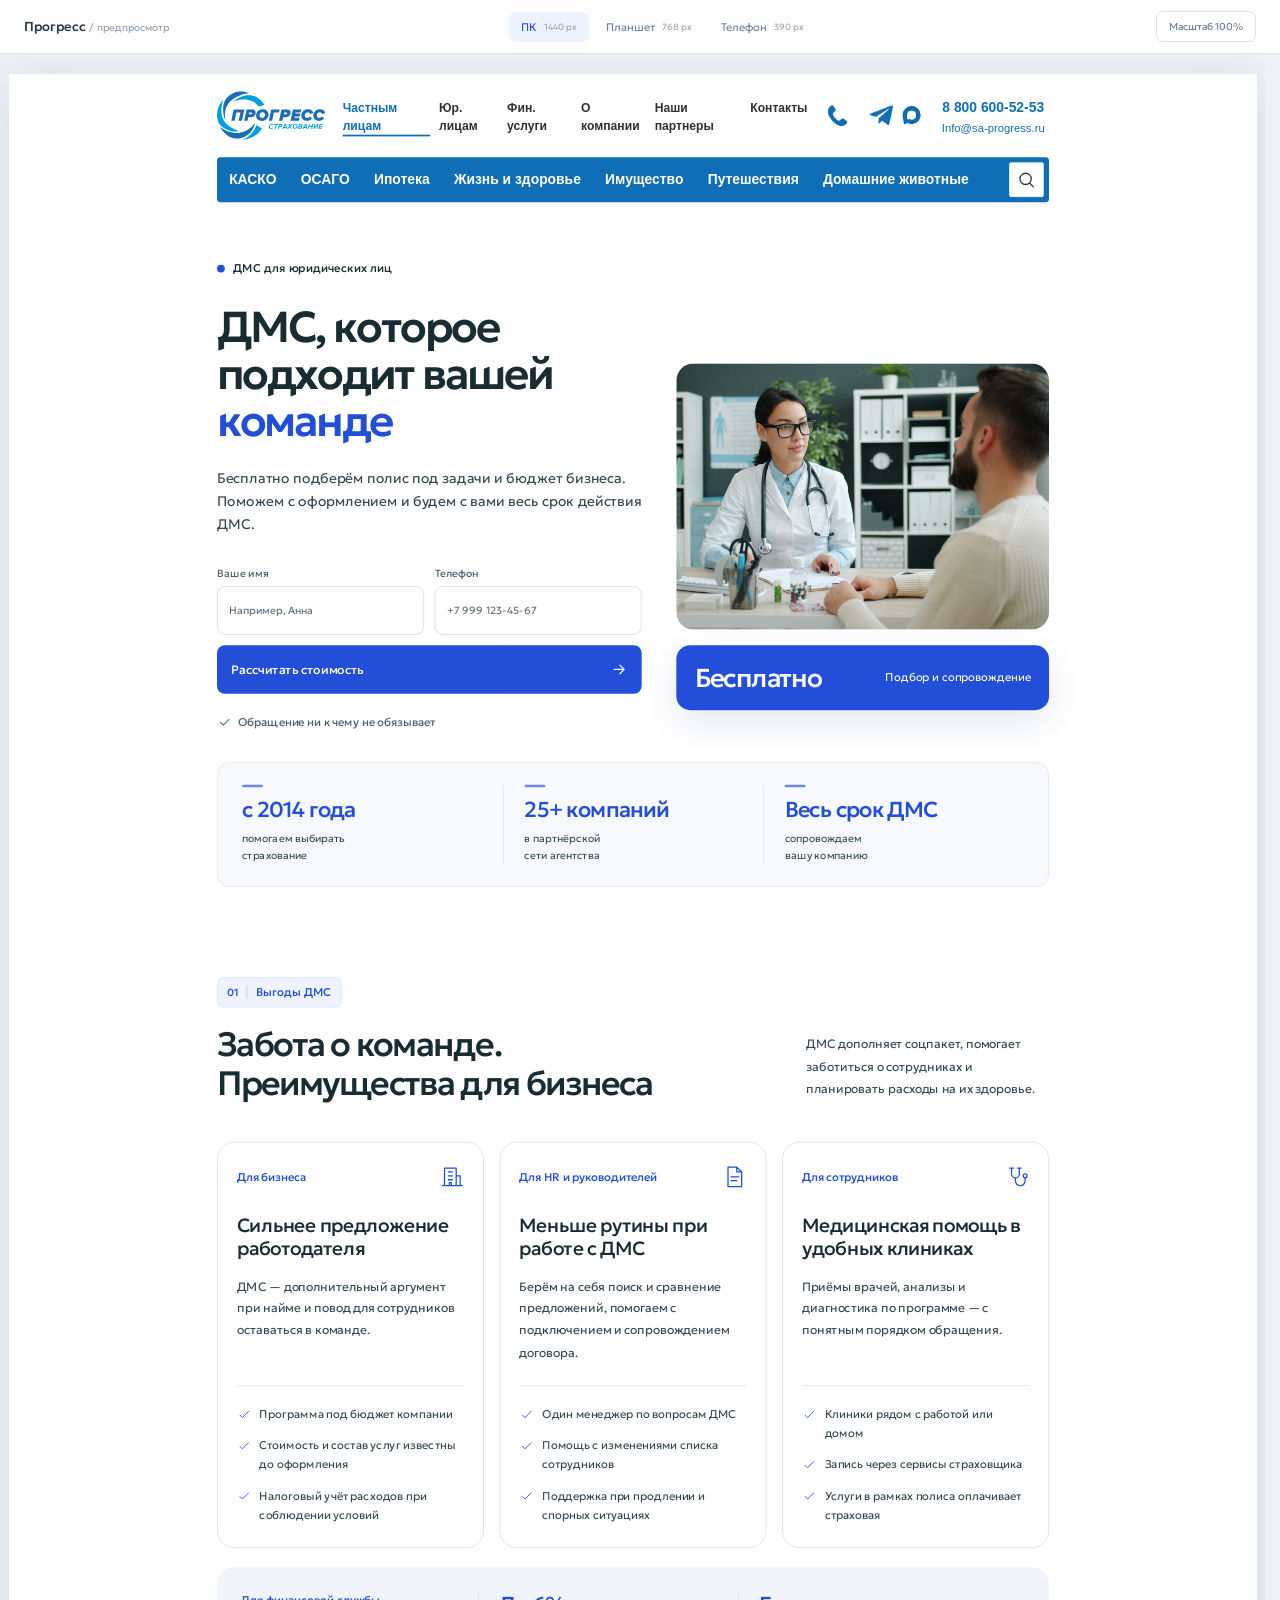
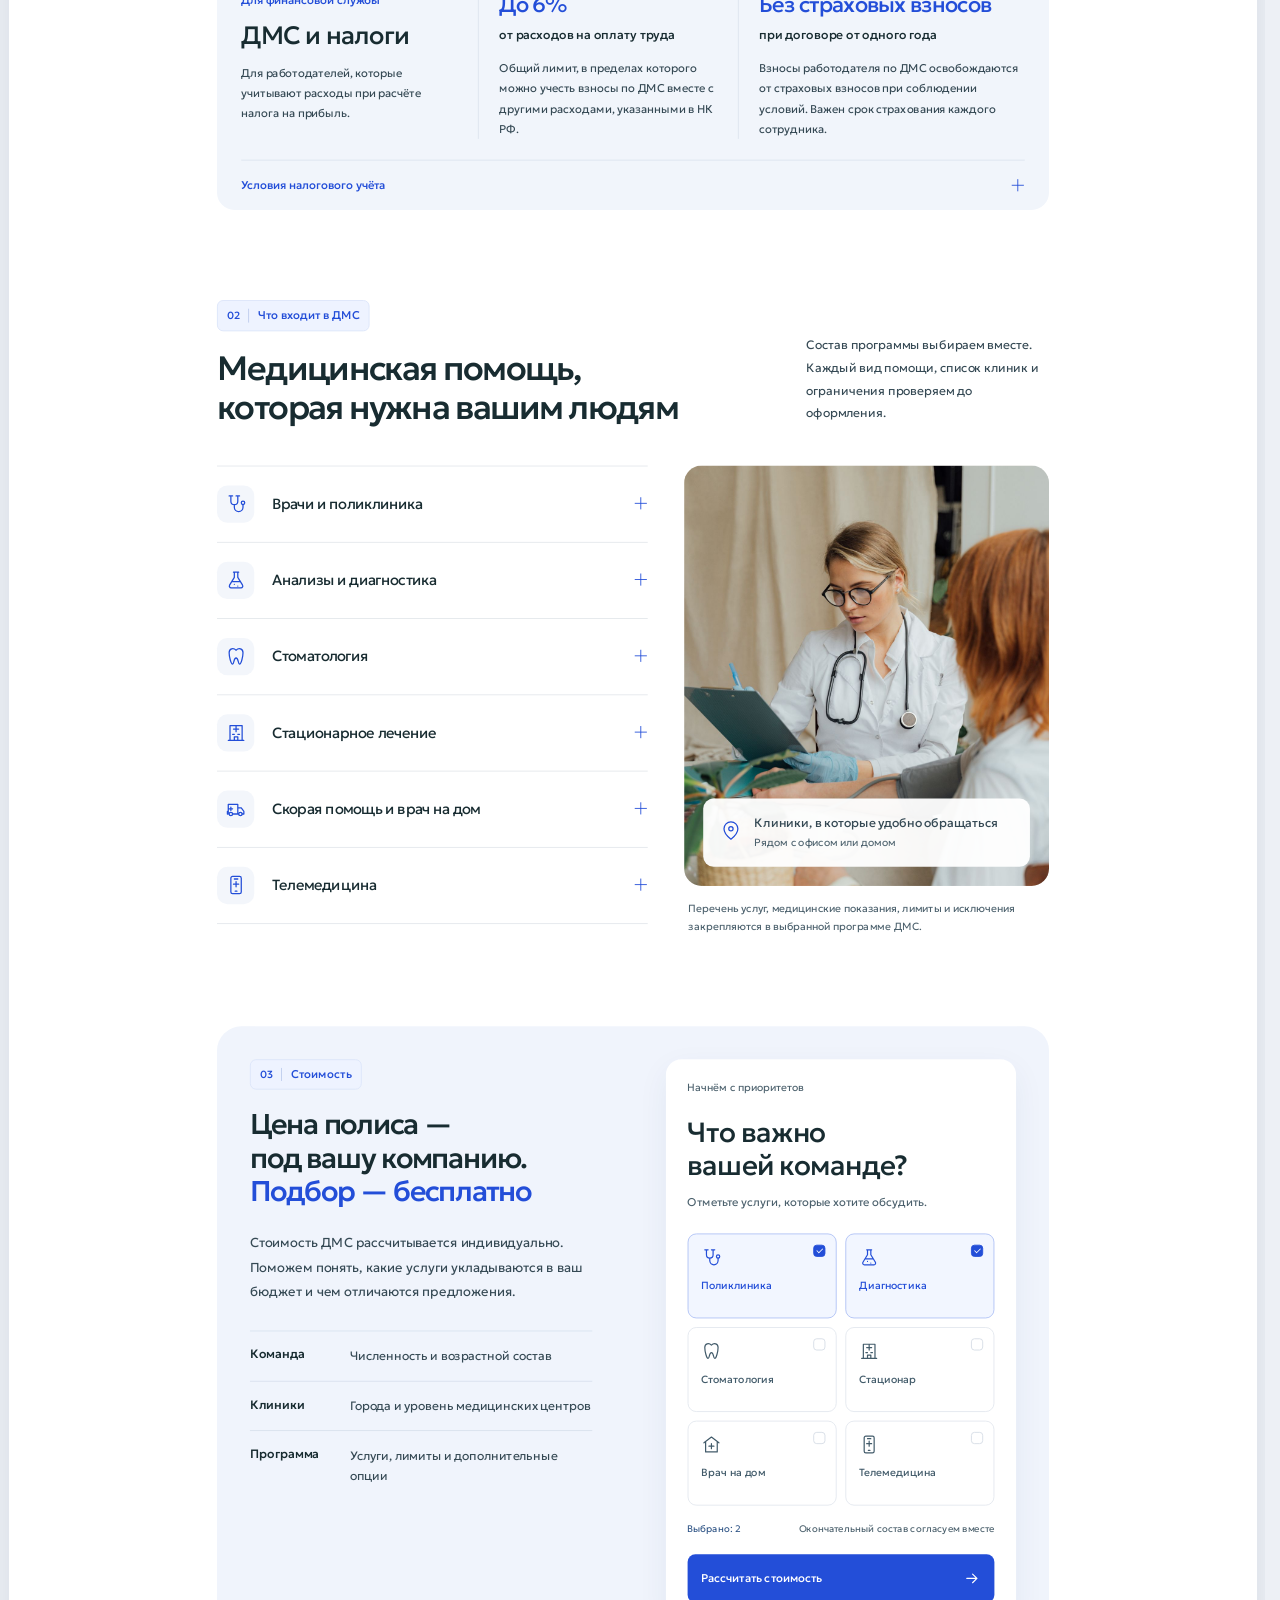
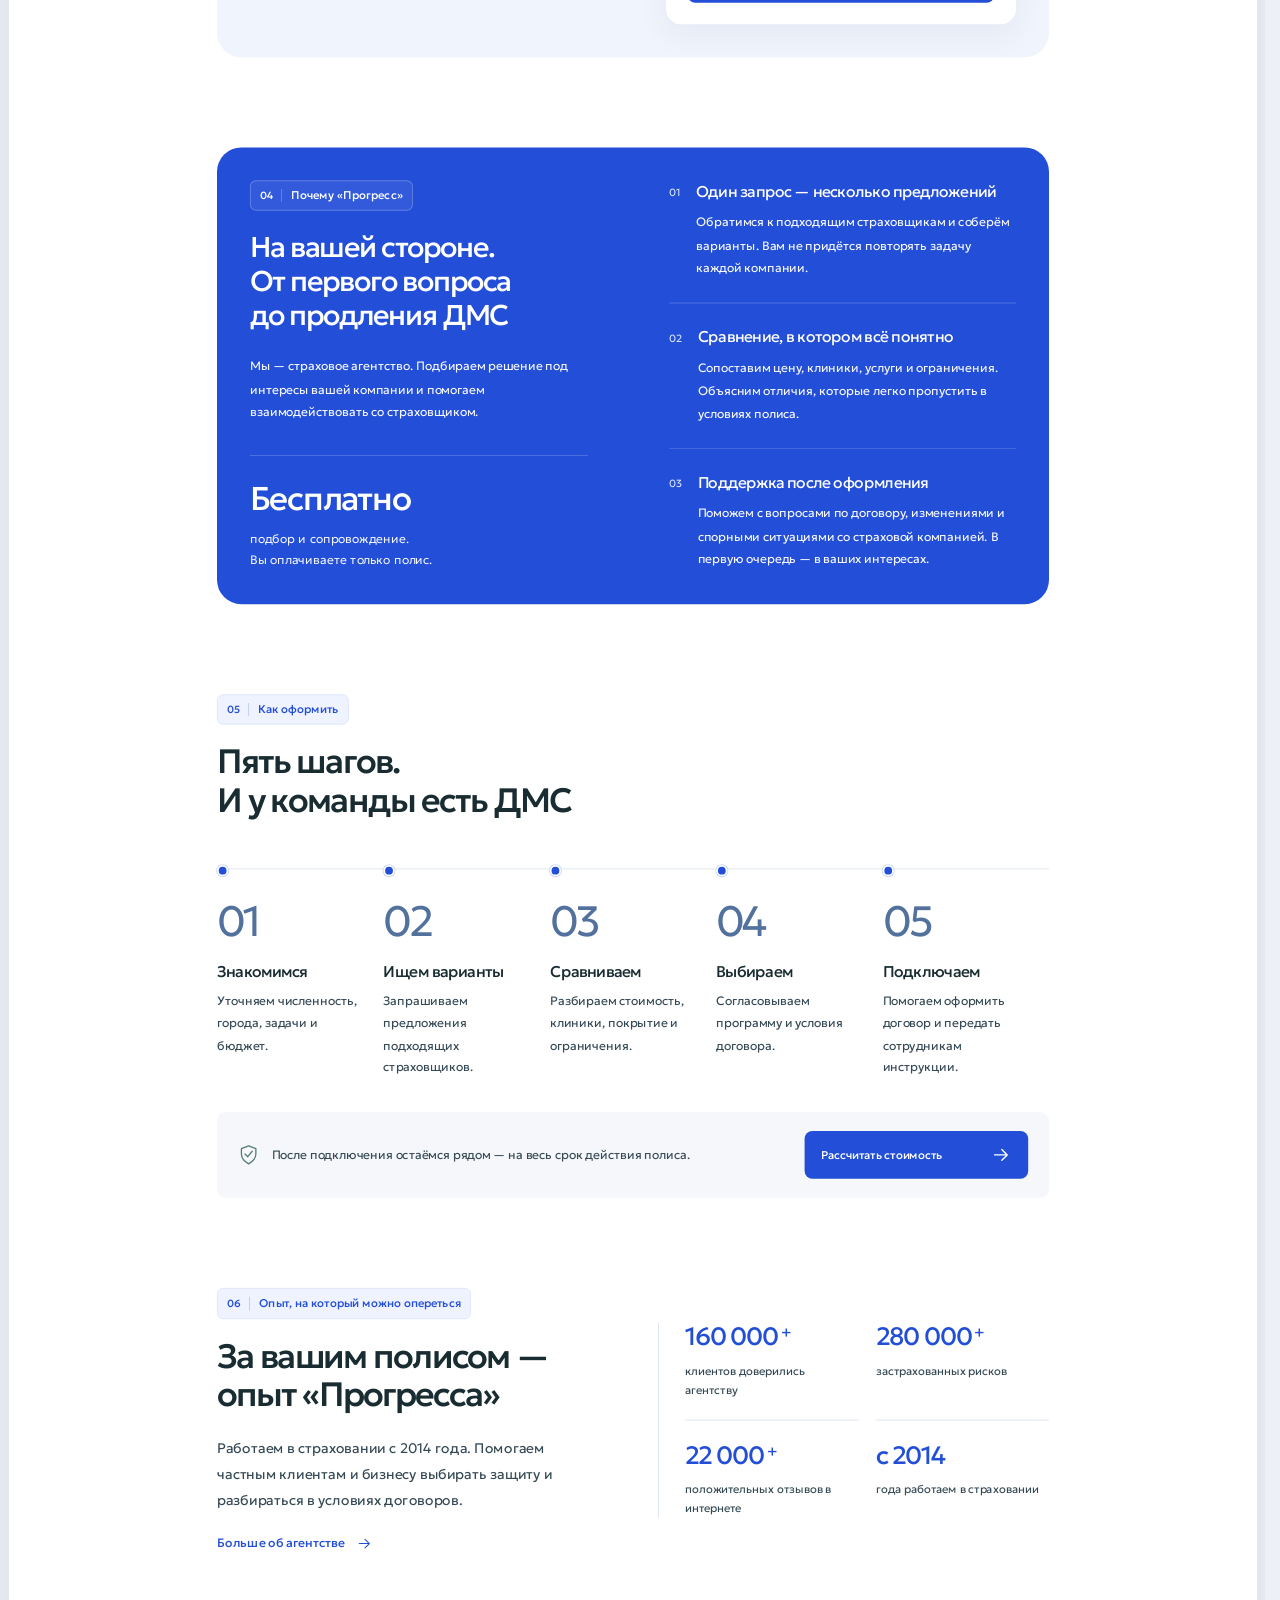
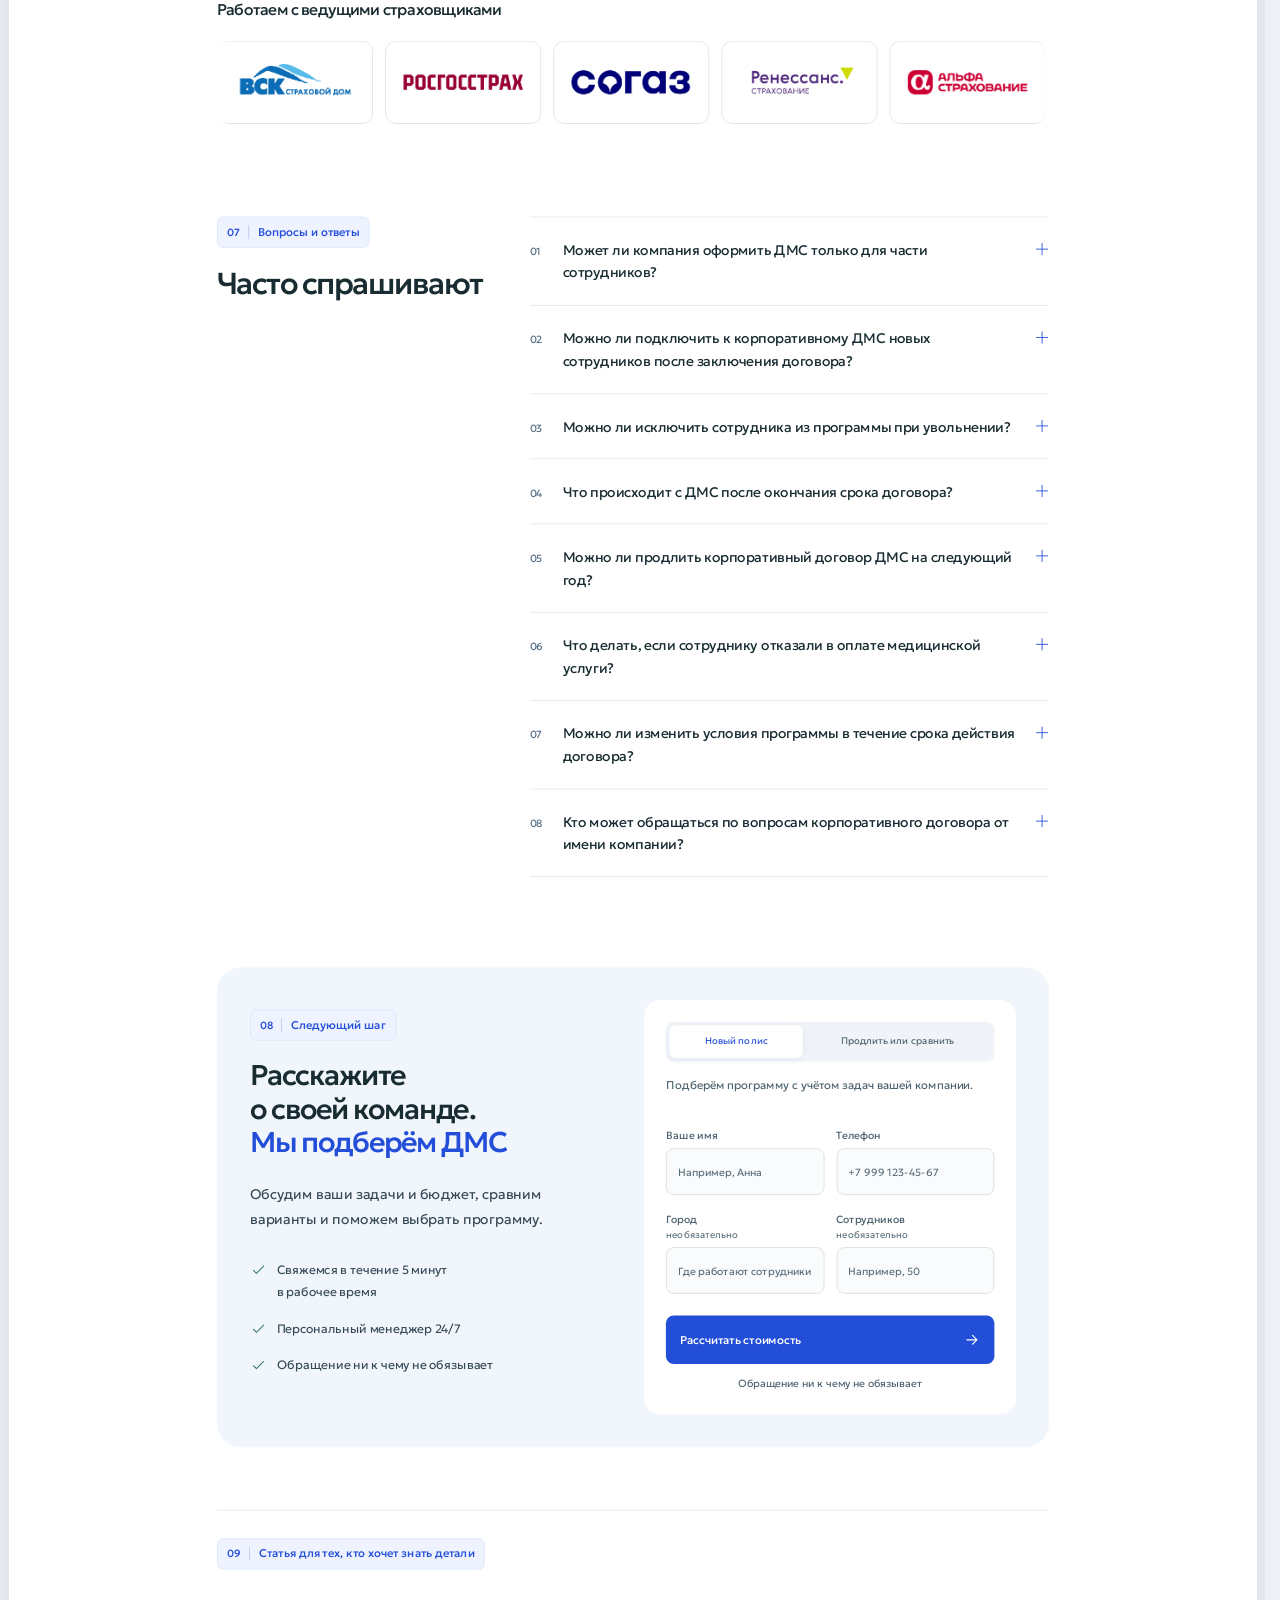
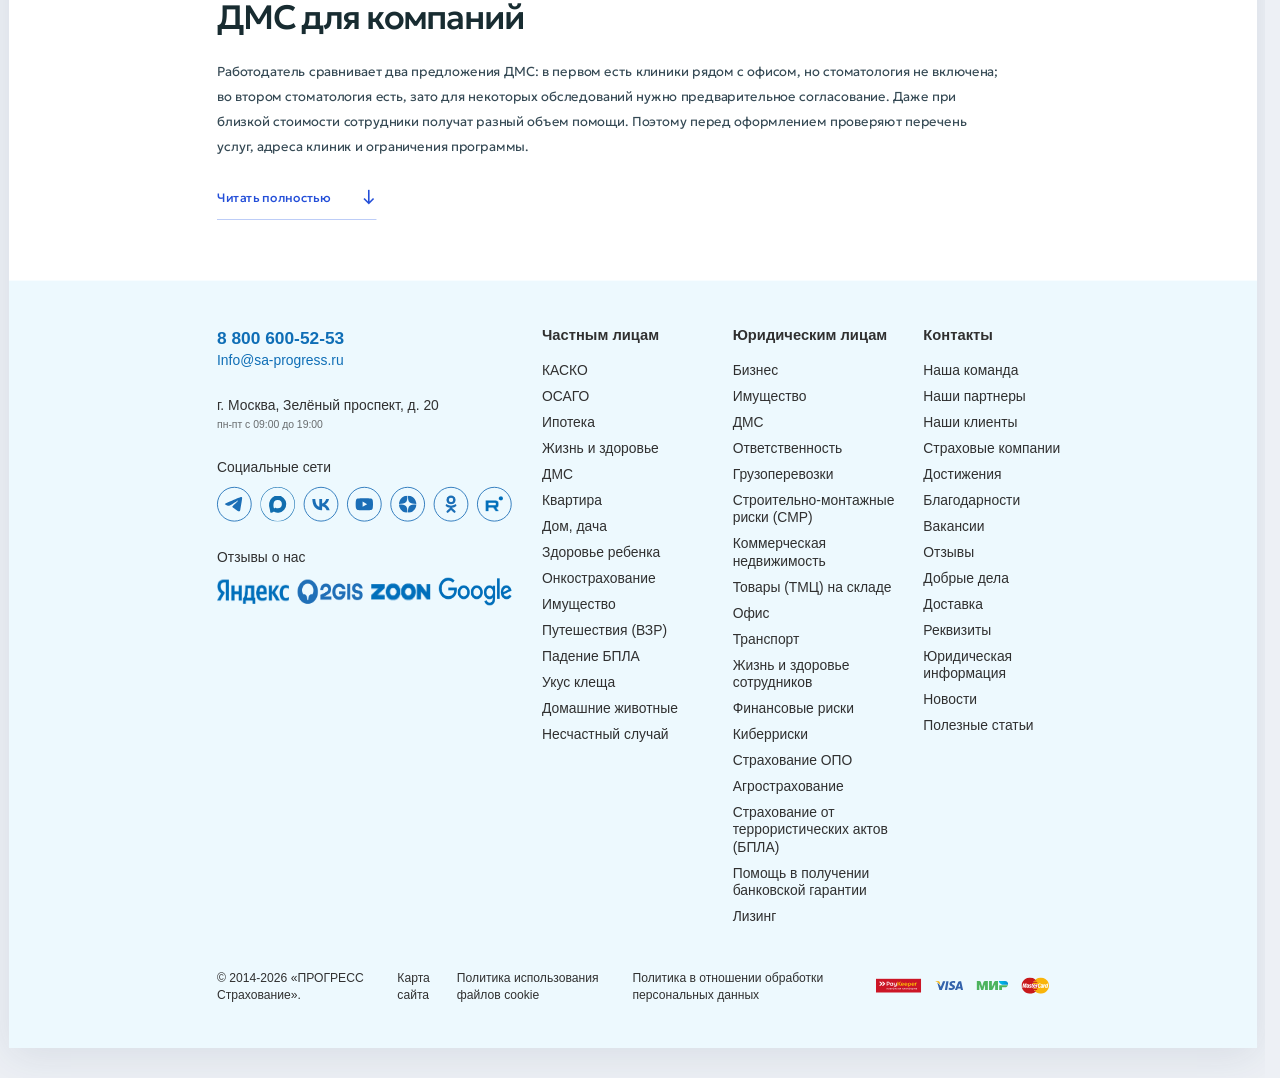
==== desktop.html @ e62f15ab "Publish DMS landing page in the original blue palette" ====
<!doctype html>
<html lang="ru" data-review="desktop" data-width="1440">
<head>
  <meta charset="utf-8">
  <meta name="viewport" content="width=device-width,initial-scale=1">
  <meta name="robots" content="noindex,nofollow">
  <meta name="theme-color" content="#ffffff">
  <meta name="description" content="Бесплатный подбор ДМС для сотрудников под задачи и бюджет вашей компании. Прогресс Страхование — на вашей стороне весь срок полиса.">
  <title>ПК 1440 — ДМС Прогресс</title>
  <link rel="icon" href="./assets/favicon.svg" type="image/svg+xml">
  <link rel="preload" href="./assets/fonts/Geologica-Variable.ttf" as="font" type="font/ttf" crossorigin>
  <link rel="stylesheet" href="./previews/desktop.css?v=02de1650d023">
  <link rel="stylesheet" href="./assets/vendor/lenis/lenis.css?v=02de1650d023">
  <script src="./assets/vendor/lenis/lenis.min.js?v=02de1650d023" defer></script>
  <script src="./scroll.js?v=02de1650d023" defer></script>
  <script src="./app.js?v=02de1650d023" defer></script>
  <script src="./assets/vendor/hystmodal/hystmodal.js?v=02de1650d023" defer></script>
  <script src="./site-chrome.js?v=02de1650d023" defer></script>
<link rel="stylesheet" href="./review.css?v=02de1650d023"><script src="./review.js?v=02de1650d023" defer></script></head>
<body><div class="review-toolbar"><a class="review-brand" href="./index.html" title="Открыть обычную адаптивную страницу">Прогресс <span>/ предпросмотр</span></a><nav aria-label="Формат предпросмотра"><a href="./desktop.html" aria-current="page">ПК<span>1440 px</span></a><a href="./tablet.html">Планшет<span>768 px</span></a><a href="./mobile.html">Телефон<span>390 px</span></a></nav><button id="review-scale" type="button" aria-pressed="false">Масштаб 100%</button></div><div class="review-stage"><div class="review-canvas">
  <div class="source-chrome source-chrome-header"><header class="header">
    <div class="content-wrapper">
        <div class="header__wrapper">
        <a class="header__logo" href="https://sa-progress.ru/">
            <img class="logo-img" src="./assets/original-site/img/logo.svg" alt="Прогресс стархование логотип">
        </a>
        <nav class="menu-top">
            <ul class="menu-top__list">
    <li class="menu-top__item js-menu-top-item first" data-is-active="yes">
        <a href="https://sa-progress.ru/chastnyim-liczam/" class="js-top-menu-section-item" data-type="private">Частным лицам</a>
            </li>

    <li class="menu-top__item js-menu-top-item" data-is-active="no">
        <a href="https://sa-progress.ru/yuridicheskim-liczam/" class="js-top-menu-section-item" data-type="corporate">Юр. лицам</a>
            </li>

    <li class="menu-top__item js-menu-top-item">
        <a href="https://sa-progress.ru/finansovyie-uslugi/">Фин. услуги</a>
            </li>

    <li class="menu-top__item js-menu-top-item">
        <a href="https://sa-progress.ru/o-kompanii/">О компании</a>
            </li>

    <li class="menu-top__item js-menu-top-item">
        <a href="https://sa-progress.ru/partnery">Наши партнеры</a>
            </li>

    <li class="menu-top__item js-menu-top-item last">
        <a href="https://sa-progress.ru/kontaktyi">Контакты</a>
            </li>
</ul>        </nav>
        <div class="callback-btn__wrapper">
            <button class="callback-btn-desktop" data-hystmodal="#feedback-form-short">Заказать звонок</button>
            <a class="callback-btn-mobile" href="tel:88006005253">
                <img class="callback-btn-mobile__img" src="./assets/original-site/img/icons/callback.png" alt="callback">
            </a>
        </div>
        <div class="header__social">
            <a href="https://t.me/Progress_strahovanie" class="header__social-item" target="_blank" rel="nofollow noopener noreferrer">
                <img src="./assets/original-site/img/icons/telegram.png">
            </a>
            <a href="https://max.ru/u/f9LHodD0cOL1nK710Nd3do71_UiDQPEofr9h8V5QH5dgAX2QZrWWFHqI5sg" class="header__social-item" target="_blank" rel="nofollow noopener noreferrer">
                <img src="./assets/original-site/img/icons/max-simple.svg">
            </a>
        </div>
        <div class="header__contacts">
            <a class="header-phone" href="tel:88006005253">8 800 600-52-53</a>
            <a class="header-mail" href="mailto:info@sa-progress.ru">Info@sa-progress.ru</a>
        </div>
        <div class="mobile-search" data-hystmodal="#mobile-search">
            <div class="mobile-search__icon">
                <svg><use xlink:href="./assets/original-site/sprite.svg#icon-search"></use></svg>
            </div>
        </div>
        <div class="mobile-menu__btn js-open-mobile-menu">
            <span></span>
            <span></span>
            <span></span>
         </div>
        
        <div class="desktop-menu">
            <div class="desktop-menu-wrapper">
                <a href="https://sa-progress.ru/" class="desktop-menu__logo">
                    <img src="./assets/original-site/img/logo-mini.svg" alt="logo">
                </a>
                <nav class="nav-desktop">
                    

<ul class="nav-desktop__list main-menu">
        
<li class="nav-desktop__item main-menu__item first level1">
    <a href="https://sa-progress.ru/chastnyim-liczam/kasko/">КАСКО</a>
        <ul class="main-submenu">
    <div class="main-submenu__wrapper">
        <li class="main-submenu__item first level1">
    <a class="main-submenu__link" href="https://sa-progress.ru/chastnyim-liczam/kasko/mini-kasko">Мини-КАСКО</a>
    </li>


<li class="main-submenu__item level1">
    <a class="main-submenu__link" href="https://sa-progress.ru/chastnyim-liczam/kasko/strahovka-kasko-s-franshizoy">КАСКО с франшизой</a>
    </li>


<li class="main-submenu__item last level1">
    <a class="main-submenu__link" href="https://sa-progress.ru/chastnyim-liczam/kasko/kasko-ot-ugona-i-polnoj-gibeli">КАСКО от угона и полной гибели</a>
    </li>


    </div>
</ul></li>    
<li class="nav-desktop__item main-menu__item level1">
    <a href="https://sa-progress.ru/chastnyim-liczam/osago/">ОСАГО</a>
        <ul class="main-submenu">
    <div class="main-submenu__wrapper">
        <li class="main-submenu__item first level1">
    <a class="main-submenu__link" href="https://sa-progress.ru/chastnyim-liczam/osago/sinyaya-karta">Синяя карта</a>
    </li>


<li class="main-submenu__item level1">
    <a class="main-submenu__link" href="https://sa-progress.ru/chastnyim-liczam/osago/otkryitaya-straxovka-na-mashinu">ОСАГО без ограничений</a>
    </li>


<li class="main-submenu__item last level1">
    <a class="main-submenu__link" href="https://sa-progress.ru/chastnyim-liczam/osago/dsago">ДСАГО (ДГО)</a>
    </li>


    </div>
</ul></li>    
<li class="nav-desktop__item main-menu__item level1">
    <a href="https://sa-progress.ru/chastnyim-liczam/ipoteka/">Ипотека</a>
        <ul class="main-submenu">
    <div class="main-submenu__wrapper">
        <li class="main-submenu__item first level1">
    <a class="main-submenu__link" href="https://sa-progress.ru/chastnyim-liczam/ipoteka/kompleksnoe-ipotechnoe-straxovanie-v-moskve-czena-kalkulyator-oformlen">Комплексное ипотечное страхование</a>
    </li>


<li class="main-submenu__item level1">
    <a class="main-submenu__link" href="https://sa-progress.ru/chastnyim-liczam/ipoteka/straxovanie-zhizni-dlya-ipoteki">Страхование жизни для ипотеки</a>
    </li>


<li class="main-submenu__item last level1">
    <a class="main-submenu__link" href="https://sa-progress.ru/chastnyim-liczam/ipoteka/titulnoe-straxovanie">Титульное страхование</a>
    </li>


    </div>
</ul></li>    
<li class="nav-desktop__item main-menu__item level1">
    <a href="https://sa-progress.ru/chastnyim-liczam/zhizn-i-zdorove/">Жизнь и здоровье</a>
        <ul class="main-submenu">
    <div class="main-submenu__wrapper">
        <li class="main-submenu__item first level1">
    <a class="main-submenu__link" href="https://sa-progress.ru/chastnyim-liczam/zhizn-i-zdorove/dms">Полис ДМС для физических лиц</a>
    </li>


<li class="main-submenu__item level1">
    <a class="main-submenu__link" href="https://sa-progress.ru/chastnyim-liczam/zhizn-i-zdorove/ns-neschastnyij-sluchaj">Страхование от несчастных случаев и болезней</a>
    </li>


<li class="main-submenu__item level1">
    <a class="main-submenu__link" href="https://sa-progress.ru/chastnyim-liczam/zhizn-i-zdorove/sportivnaya-straxovka">Спортивная страховка</a>
    </li>


<li class="main-submenu__item level1">
    <a class="main-submenu__link" href="https://sa-progress.ru/chastnyim-liczam/zhizn-i-zdorove/onkologicheskie-zabolevaniya">Онкологические заболевания</a>
    </li>


<li class="main-submenu__item level1">
    <a class="main-submenu__link" href="https://sa-progress.ru/chastnyim-liczam/zhizn-i-zdorove/polis-dms-dlya-rebenka">Полис ДМС для ребенка</a>
    </li>


<li class="main-submenu__item level1">
    <a class="main-submenu__link" href="https://sa-progress.ru/chastnyim-liczam/zhizn-i-zdorove/dms-so-stomatologiey-dlya-fizicheskih-lic">ДМС со стоматологией для физических лиц</a>
    </li>


<li class="main-submenu__item level1">
    <a class="main-submenu__link" href="https://sa-progress.ru/chastnyim-liczam/zhizn-i-zdorove/straxovanie-detej">Страхование детей</a>
    </li>


<li class="main-submenu__item last level1">
    <a class="main-submenu__link" href="https://sa-progress.ru/chastnyim-liczam/zhizn-i-zdorove/ukus-kleshha">Страховка от укуса клеща «Антиклещ»</a>
    </li>


    </div>
</ul></li>    
<li class="nav-desktop__item main-menu__item level1">
    <a href="https://sa-progress.ru/chastnyim-liczam/imushhestvo/">Имущество</a>
        <ul class="main-submenu">
    <div class="main-submenu__wrapper">
        <li class="main-submenu__item first level1">
    <a class="main-submenu__link" href="https://sa-progress.ru/chastnyim-liczam/imushhestvo/kvartira-apartamentyi">Страхование квартиры</a>
    </li>


<li class="main-submenu__item level1">
    <a class="main-submenu__link" href="https://sa-progress.ru/chastnyim-liczam/imushhestvo/dom-dacha">Страхование дома и дачи</a>
    </li>


<li class="main-submenu__item level1">
    <a class="main-submenu__link" href="https://sa-progress.ru/chastnyim-liczam/imushhestvo/otvetstvennost-pered-sosedyami">Страхование ответственности перед соседями</a>
    </li>


<li class="main-submenu__item level1">
    <a class="main-submenu__link" href="https://sa-progress.ru/chastnyim-liczam/imushhestvo/straxovanie-ot-padeniya-bpla">Страхование от падения БПЛА</a>
    </li>


<li class="main-submenu__item last level1">
    <a class="main-submenu__link" href="https://sa-progress.ru/chastnyim-liczam/imushhestvo/straxovanie-bani">Страхование бани</a>
    </li>


    </div>
</ul></li>    
<li class="nav-desktop__item main-menu__item level1">
    <a href="https://sa-progress.ru/chastnyim-liczam/puteshestviya/">Путешествия</a>
        <ul class="main-submenu">
    <div class="main-submenu__wrapper">
        <li class="main-submenu__item first level1">
    <a class="main-submenu__link" href="https://sa-progress.ru/chastnyim-liczam/puteshestviya/straxovka-vzr-dlya-vizyi">Страховка выезжающих за рубеж (ВЗР)</a>
    </li>


<li class="main-submenu__item level1">
    <a class="main-submenu__link" href="https://sa-progress.ru/chastnyim-liczam/puteshestviya/straxovanie-puteshestvuyushhix-po-rossii">Страховка для путешествий по России</a>
    </li>


<li class="main-submenu__item level1">
    <a class="main-submenu__link" href="https://sa-progress.ru/chastnyim-liczam/puteshestviya/straxovanie-tura-ot-nevyileta">Страховка от невылета за границу</a>
    </li>


<li class="main-submenu__item level1">
    <a class="main-submenu__link" href="https://sa-progress.ru/chastnyim-liczam/puteshestviya/straxovanie-bagazha-ot-poteri-v-puteshestvii">Страхование багажа от потери в путешествии</a>
    </li>


<li class="main-submenu__item last level1">
    <a class="main-submenu__link" href="https://sa-progress.ru/chastnyim-liczam/puteshestviya/straxovanie-bagazha-pri-perelete">Страхование багажа при перелете</a>
    </li>


    </div>
</ul></li>    
<li class="nav-desktop__item main-menu__item last level1">
    <a href="https://sa-progress.ru/chastnyim-liczam/straxovanie-pitomczev">Домашние животные</a>
        </li>        </ul>                </nav>
                
                <div class="desktop-menu__contacts">
                    <a href="https://t.me/Progress_strahovanie" class="header-icon">
                        <img src="./assets/original-site/img/icons/telegram-white.svg" alt="">
                    </a>
                    <a href="https://max.ru/u/f9LHodD0cOL1nK710Nd3do71_UiDQPEofr9h8V5QH5dgAX2QZrWWFHqI5sg" class="header-icon">
                        <img src="./assets/original-site/img/icons/max-white-simple.svg" alt="">
                    </a>
                    <div class="contacts-wrapper">
                        <a href="tel:88006005253" class="phone">8 800 600-52-53</a>
                        <a href="mailto:info@sa-progress.ru" class="email">info@sa-progress.ru</a>
                    </div>
                </div>
                
                <div class="desktop-menu__search">
                    <div class="search-btn js-toggle-desktop-search-btn">
                        <svg>
                            <use xlink:href="./assets/original-site/sprite.svg#icon-search"></use>
                        </svg>
                    </div>
                    <form id="main-menu-search-form" class="desktop-search__form js-search-form js-hidden" action="https://sa-progress.ru/search" method="get">
    <input id="searchField" type="text" name="query" placeholder="Поиск...">
    <input type="hidden" name="id" value="search">
    
    <div class="desktop-search__btn-close js-toggle-desktop-search-btn js-clear-search-form">
        <svg>
            <use xlink:href="./assets/original-site/sprite.svg#mobile-close"></use>
        </svg>
    </div>
    <button type="submit" class="desktop-search__btn-search ">
        <svg>
            <use xlink:href="./assets/original-site/sprite.svg#icon-search"></use>
        </svg>
    </button>
    
</form>                </div>
            </div>
        </div>

    </div>
    </div>
    

<div class="c-mobile-menu js-mobile-menu js-hidden fixed">
    <div class="mobile-menu-wrapper">
        <div class="section-switch">
            <div class="section-name js-mobile-section-switch active" data-type="private">Частным лицам</div>
            <div class="section-name js-mobile-section-switch " data-type="corporate">Юр. лицам</div>
            <div class="section-name js-mobile-section-switch " data-type="finance">Фин. услуги</div>
        </div>
        <nav class="c-nav-mobile border js-mobile-section " data-type="private">
            <ul class="menu-top__list"><li class="menu-mobile__item first level1 js-mobile-menu-parent" data-link="https://sa-progress.ru/chastnyim-liczam/kasko/" data-title="КАСКО">
    <div>КАСКО</div>
    <div class="mobile-menu__nav-arrow">
        <svg><use xlink:href="./assets/original-site/sprite.svg#mobile-arrow"></use></svg>
    </div>
    <ul class="mobile-menu__inner js-mobile-menu-inner fixed">
    <div class="js-mobile-menu-close-subsection mobile-menu__close-subsection">
        <svg><use xlink:href="./assets/original-site/sprite.svg#mobile-arrow-prev"></use></svg>
        Назад
    </div>
    <a href="" class="mobule-menu__submenu-title js-mobile-menu-submenu-title"></a>
    <li class="menu-mobile__item first level2"><a href="https://sa-progress.ru/chastnyim-liczam/kasko/mini-kasko">Мини-КАСКО</a></li><li class="menu-mobile__item level2"><a href="https://sa-progress.ru/chastnyim-liczam/kasko/strahovka-kasko-s-franshizoy">КАСКО с франшизой</a></li><li class="menu-mobile__item last level2"><a href="https://sa-progress.ru/chastnyim-liczam/kasko/kasko-ot-ugona-i-polnoj-gibeli">КАСКО от угона и полной гибели</a></li></ul></li><li class="menu-mobile__item level1 js-mobile-menu-parent" data-link="https://sa-progress.ru/chastnyim-liczam/osago/" data-title="ОСАГО">
    <div>ОСАГО</div>
    <div class="mobile-menu__nav-arrow">
        <svg><use xlink:href="./assets/original-site/sprite.svg#mobile-arrow"></use></svg>
    </div>
    <ul class="mobile-menu__inner js-mobile-menu-inner fixed">
    <div class="js-mobile-menu-close-subsection mobile-menu__close-subsection">
        <svg><use xlink:href="./assets/original-site/sprite.svg#mobile-arrow-prev"></use></svg>
        Назад
    </div>
    <a href="" class="mobule-menu__submenu-title js-mobile-menu-submenu-title"></a>
    <li class="menu-mobile__item first level2"><a href="https://sa-progress.ru/chastnyim-liczam/osago/sinyaya-karta">Синяя карта</a></li><li class="menu-mobile__item level2"><a href="https://sa-progress.ru/chastnyim-liczam/osago/otkryitaya-straxovka-na-mashinu">ОСАГО без ограничений</a></li><li class="menu-mobile__item last level2"><a href="https://sa-progress.ru/chastnyim-liczam/osago/dsago">ДСАГО (ДГО)</a></li></ul></li><li class="menu-mobile__item level1 js-mobile-menu-parent" data-link="https://sa-progress.ru/chastnyim-liczam/ipoteka/" data-title="Ипотека">
    <div>Ипотека</div>
    <div class="mobile-menu__nav-arrow">
        <svg><use xlink:href="./assets/original-site/sprite.svg#mobile-arrow"></use></svg>
    </div>
    <ul class="mobile-menu__inner js-mobile-menu-inner fixed">
    <div class="js-mobile-menu-close-subsection mobile-menu__close-subsection">
        <svg><use xlink:href="./assets/original-site/sprite.svg#mobile-arrow-prev"></use></svg>
        Назад
    </div>
    <a href="" class="mobule-menu__submenu-title js-mobile-menu-submenu-title"></a>
    <li class="menu-mobile__item first level2"><a href="https://sa-progress.ru/chastnyim-liczam/ipoteka/kompleksnoe-ipotechnoe-straxovanie-v-moskve-czena-kalkulyator-oformlen">Комплексное ипотечное страхование</a></li><li class="menu-mobile__item level2"><a href="https://sa-progress.ru/chastnyim-liczam/ipoteka/straxovanie-zhizni-dlya-ipoteki">Страхование жизни для ипотеки</a></li><li class="menu-mobile__item last level2"><a href="https://sa-progress.ru/chastnyim-liczam/ipoteka/titulnoe-straxovanie">Титульное страхование</a></li></ul></li><li class="menu-mobile__item level1 js-mobile-menu-parent" data-link="https://sa-progress.ru/chastnyim-liczam/zhizn-i-zdorove/" data-title="Жизнь и здоровье">
    <div>Жизнь и здоровье</div>
    <div class="mobile-menu__nav-arrow">
        <svg><use xlink:href="./assets/original-site/sprite.svg#mobile-arrow"></use></svg>
    </div>
    <ul class="mobile-menu__inner js-mobile-menu-inner fixed">
    <div class="js-mobile-menu-close-subsection mobile-menu__close-subsection">
        <svg><use xlink:href="./assets/original-site/sprite.svg#mobile-arrow-prev"></use></svg>
        Назад
    </div>
    <a href="" class="mobule-menu__submenu-title js-mobile-menu-submenu-title"></a>
    <li class="menu-mobile__item first level2"><a href="https://sa-progress.ru/chastnyim-liczam/zhizn-i-zdorove/dms">Полис ДМС для физических лиц</a></li><li class="menu-mobile__item level2"><a href="https://sa-progress.ru/chastnyim-liczam/zhizn-i-zdorove/ns-neschastnyij-sluchaj">Страхование от несчастных случаев и болезней</a></li><li class="menu-mobile__item level2"><a href="https://sa-progress.ru/chastnyim-liczam/zhizn-i-zdorove/sportivnaya-straxovka">Спортивная страховка</a></li><li class="menu-mobile__item level2"><a href="https://sa-progress.ru/chastnyim-liczam/zhizn-i-zdorove/onkologicheskie-zabolevaniya">Онкологические заболевания</a></li><li class="menu-mobile__item level2"><a href="https://sa-progress.ru/chastnyim-liczam/zhizn-i-zdorove/polis-dms-dlya-rebenka">Полис ДМС для ребенка</a></li><li class="menu-mobile__item level2"><a href="https://sa-progress.ru/chastnyim-liczam/zhizn-i-zdorove/dms-so-stomatologiey-dlya-fizicheskih-lic">ДМС со стоматологией для физических лиц</a></li><li class="menu-mobile__item level2"><a href="https://sa-progress.ru/chastnyim-liczam/zhizn-i-zdorove/straxovanie-detej">Страхование детей</a></li><li class="menu-mobile__item last level2"><a href="https://sa-progress.ru/chastnyim-liczam/zhizn-i-zdorove/ukus-kleshha">Страховка от укуса клеща «Антиклещ»</a></li></ul></li><li class="menu-mobile__item level1 js-mobile-menu-parent" data-link="https://sa-progress.ru/chastnyim-liczam/imushhestvo/" data-title="Имущество">
    <div>Имущество</div>
    <div class="mobile-menu__nav-arrow">
        <svg><use xlink:href="./assets/original-site/sprite.svg#mobile-arrow"></use></svg>
    </div>
    <ul class="mobile-menu__inner js-mobile-menu-inner fixed">
    <div class="js-mobile-menu-close-subsection mobile-menu__close-subsection">
        <svg><use xlink:href="./assets/original-site/sprite.svg#mobile-arrow-prev"></use></svg>
        Назад
    </div>
    <a href="" class="mobule-menu__submenu-title js-mobile-menu-submenu-title"></a>
    <li class="menu-mobile__item first level2"><a href="https://sa-progress.ru/chastnyim-liczam/imushhestvo/kvartira-apartamentyi">Страхование квартиры</a></li><li class="menu-mobile__item level2"><a href="https://sa-progress.ru/chastnyim-liczam/imushhestvo/dom-dacha">Страхование дома и дачи</a></li><li class="menu-mobile__item level2"><a href="https://sa-progress.ru/chastnyim-liczam/imushhestvo/otvetstvennost-pered-sosedyami">Страхование ответственности перед соседями</a></li><li class="menu-mobile__item level2"><a href="https://sa-progress.ru/chastnyim-liczam/imushhestvo/straxovanie-ot-padeniya-bpla">Страхование от падения БПЛА</a></li><li class="menu-mobile__item last level2"><a href="https://sa-progress.ru/chastnyim-liczam/imushhestvo/straxovanie-bani">Страхование бани</a></li></ul></li><li class="menu-mobile__item level1 js-mobile-menu-parent" data-link="https://sa-progress.ru/chastnyim-liczam/puteshestviya/" data-title="Путешествия">
    <div>Путешествия</div>
    <div class="mobile-menu__nav-arrow">
        <svg><use xlink:href="./assets/original-site/sprite.svg#mobile-arrow"></use></svg>
    </div>
    <ul class="mobile-menu__inner js-mobile-menu-inner fixed">
    <div class="js-mobile-menu-close-subsection mobile-menu__close-subsection">
        <svg><use xlink:href="./assets/original-site/sprite.svg#mobile-arrow-prev"></use></svg>
        Назад
    </div>
    <a href="" class="mobule-menu__submenu-title js-mobile-menu-submenu-title"></a>
    <li class="menu-mobile__item first level2"><a href="https://sa-progress.ru/chastnyim-liczam/puteshestviya/straxovka-vzr-dlya-vizyi">Страховка выезжающих за рубеж (ВЗР)</a></li><li class="menu-mobile__item level2"><a href="https://sa-progress.ru/chastnyim-liczam/puteshestviya/straxovanie-puteshestvuyushhix-po-rossii">Страховка для путешествий по России</a></li><li class="menu-mobile__item level2"><a href="https://sa-progress.ru/chastnyim-liczam/puteshestviya/straxovanie-tura-ot-nevyileta">Страховка от невылета за границу</a></li><li class="menu-mobile__item level2"><a href="https://sa-progress.ru/chastnyim-liczam/puteshestviya/straxovanie-bagazha-ot-poteri-v-puteshestvii">Страхование багажа от потери в путешествии</a></li><li class="menu-mobile__item last level2"><a href="https://sa-progress.ru/chastnyim-liczam/puteshestviya/straxovanie-bagazha-pri-perelete">Страхование багажа при перелете</a></li></ul></li><li class="menu-mobile__item last level1"><a href="https://sa-progress.ru/chastnyim-liczam/straxovanie-pitomczev">Домашние животные</a></li></ul> 
        </nav>
        <nav class="c-nav-mobile border js-mobile-section js-hidden" data-type="corporate">
            <ul class="menu-top__list"><li class="menu-mobile__item first level1 js-mobile-menu-parent" data-link="https://sa-progress.ru/yuridicheskim-liczam/imushhestvo/" data-title="Имущество">
    <div>Имущество</div>
    <div class="mobile-menu__nav-arrow">
        <svg><use xlink:href="./assets/original-site/sprite.svg#mobile-arrow"></use></svg>
    </div>
    <ul class="mobile-menu__inner js-mobile-menu-inner fixed">
    <div class="js-mobile-menu-close-subsection mobile-menu__close-subsection">
        <svg><use xlink:href="./assets/original-site/sprite.svg#mobile-arrow-prev"></use></svg>
        Назад
    </div>
    <a href="" class="mobule-menu__submenu-title js-mobile-menu-submenu-title"></a>
    <li class="menu-mobile__item first level2">
    <a href="https://sa-progress.ru/yuridicheskim-liczam/imushhestvo/straxovanie-kommercheskoj-nedvizhimosti">Страхование коммерческой недвижимости</a>
    </li>

<li class="menu-mobile__item level2">
    <a href="https://sa-progress.ru/yuridicheskim-liczam/imushhestvo/straxovanie-tmcz-tovara-na-sklade">Страхование (ТМЦ) товара</a>
    </li>

<li class="menu-mobile__item level2">
    <a href="https://sa-progress.ru/yuridicheskim-liczam/imushhestvo/straxovanie-skladov">Страхование складов</a>
    </li>

<li class="menu-mobile__item level2">
    <a href="https://sa-progress.ru/yuridicheskim-liczam/imushhestvo/straxovanie-oborudovaniya-i-inventarya">Страхование оборудования и инвентаря</a>
    </li>

<li class="menu-mobile__item level2">
    <a href="https://sa-progress.ru/yuridicheskim-liczam/imushhestvo/straxovanie-tcz">Страхование ТЦ</a>
    </li>

<li class="menu-mobile__item level2">
    <a href="https://sa-progress.ru/yuridicheskim-liczam/imushhestvo/straxovanie-vyistavok-i-predmetov-iskusstva">Страхование выставок и предметов искусства</a>
    </li>

<li class="menu-mobile__item level2">
    <a href="https://sa-progress.ru/yuridicheskim-liczam/imushhestvo/straxovanie-lizingovogo-imushhestva">Страхование лизингового имущества</a>
    </li>

<li class="menu-mobile__item level2">
    <a href="https://sa-progress.ru/yuridicheskim-liczam/imushhestvo/straxovanie-zalogovogo-imushhestva">Страхование залогового имущества</a>
    </li>

<li class="menu-mobile__item level2">
    <a href="https://sa-progress.ru/yuridicheskim-liczam/imushhestvo/straxovanie-lombardov-i-yuvelirnyix-magazinov">Страхование ломбардов и ювелирных магазинов</a>
    </li>

<li class="menu-mobile__item level2">
    <a href="https://sa-progress.ru/yuridicheskim-liczam/imushhestvo/inzhenernyie-seti-i-kommunikaczii">Инженерные сети и коммуникации</a>
    </li>

<li class="menu-mobile__item level2">
    <a href="https://sa-progress.ru/yuridicheskim-liczam/imushhestvo/straxovanie-bankomatov-i-terminalov-samoobsluzhivaniya">Страхование банкоматов и терминалов самообслуживания</a>
    </li>

<li class="menu-mobile__item level2">
    <a href="https://sa-progress.ru/yuridicheskim-liczam/imushhestvo/straxovanie-restoranov-barov-i-kafe">Страхование ресторанов, баров и кафе</a>
    </li>

<li class="menu-mobile__item level2">
    <a href="https://sa-progress.ru/yuridicheskim-liczam/imushhestvo/straxovanie-gostinicz-i-otelej">Страхование гостиниц и отелей</a>
    </li>

<li class="menu-mobile__item level2">
    <a href="https://sa-progress.ru/yuridicheskim-liczam/imushhestvo/strahovanie-ot-padeniya-bpla-yur-lic">Страхование от падения БПЛА</a>
    </li>

<li class="menu-mobile__item level2">
    <a href="https://sa-progress.ru/yuridicheskim-liczam/imushhestvo/strahovanie-nezhilyh-pomeshcheniy-i-zdaniy">Страхование нежилых помещений и зданий</a>
    </li>

<li class="menu-mobile__item last level2">
    <a href="https://sa-progress.ru/yuridicheskim-liczam/imushhestvo/straxovanie-ofisa">Страхование офиса</a>
    </li>

</ul></li><li class="menu-mobile__item level1 js-mobile-menu-parent" data-link="https://sa-progress.ru/yuridicheskim-liczam/otvetstvennost/" data-title="Ответственность">
    <div>Ответственность</div>
    <div class="mobile-menu__nav-arrow">
        <svg><use xlink:href="./assets/original-site/sprite.svg#mobile-arrow"></use></svg>
    </div>
    <ul class="mobile-menu__inner js-mobile-menu-inner fixed">
    <div class="js-mobile-menu-close-subsection mobile-menu__close-subsection">
        <svg><use xlink:href="./assets/original-site/sprite.svg#mobile-arrow-prev"></use></svg>
        Назад
    </div>
    <a href="" class="mobule-menu__submenu-title js-mobile-menu-submenu-title"></a>
    <li class="menu-mobile__item first level2">
    <a href="https://sa-progress.ru/yuridicheskim-liczam/otvetstvennost/straxovanie-professionalnoj-otvetstvennosti">Страхование профессиональной ответственности</a>
    </li>

<li class="menu-mobile__item level2">
    <a href="https://sa-progress.ru/yuridicheskim-liczam/otvetstvennost/straxovanie-grazhdanskoj-otvetstvennosti">Страхование гражданской ответственности</a>
    </li>

<li class="menu-mobile__item level2">
    <a href="https://sa-progress.ru/yuridicheskim-liczam/otvetstvennost/straxovanie-otvetstvennosti-perevozchikov-gruzov-i-ekspeditorov">Страхование ответственности перевозчиков грузов и экспедиторов</a>
    </li>

    <li class="menu-mobile__item level2">
        <a href="https://sa-progress.ru/page-tags/straxovanie-grazhdanskoj-otvetstvennosti-arendatora">Страхование арендатора</a>
    </li>
    <li class="menu-mobile__item level2">
        <a href="https://sa-progress.ru/page-tags/otvetstvennost-podryadnyix-organizaczij">Ответственность подрядных организаций</a>
    </li>
    <li class="menu-mobile__item level2">
        <a href="https://sa-progress.ru/page-tags/straxovanie-otvetstvennosti-proizvoditelya">Страхование ответственности производителя</a>
    </li>
    <li class="menu-mobile__item level2">
        <a href="https://sa-progress.ru/page-tags/straxovanie-otvetstvennosti-vladelczev-bespilotnikov">Страхование ответственности владельцев беспилотников</a>
    </li>
    <li class="menu-mobile__item level2">
        <a href="https://sa-progress.ru/page-tags/straxovanie-otvetstvennosti-rabotodatelya">Страхование ответственности работодателя</a>
    </li>
    <li class="menu-mobile__item level2">
        <a href="https://sa-progress.ru/page-tags/straxovanie-otvetstvennosti-za-kachestvo-produkczii">Страхование ответственности за качество продукции</a>
    </li>
<li class="menu-mobile__item last level2">
    <a href="https://sa-progress.ru/yuridicheskim-liczam/otvetstvennost/ekologicheskoe-straxovanie-riskov">Страхование экологических рисков</a>
    </li>

</ul></li><li class="menu-mobile__item level1 js-mobile-menu-parent" data-link="https://sa-progress.ru/yuridicheskim-liczam/trasnsport/" data-title="Транспорт">
    <div>Транспорт</div>
    <div class="mobile-menu__nav-arrow">
        <svg><use xlink:href="./assets/original-site/sprite.svg#mobile-arrow"></use></svg>
    </div>
    <ul class="mobile-menu__inner js-mobile-menu-inner fixed">
    <div class="js-mobile-menu-close-subsection mobile-menu__close-subsection">
        <svg><use xlink:href="./assets/original-site/sprite.svg#mobile-arrow-prev"></use></svg>
        Назад
    </div>
    <a href="" class="mobule-menu__submenu-title js-mobile-menu-submenu-title"></a>
    <li class="menu-mobile__item first level2">
    <a href="https://sa-progress.ru/yuridicheskim-liczam/trasnsport/gruzoperevozki">Грузоперевозки</a>
    </li>

<li class="menu-mobile__item level2">
    <a href="https://sa-progress.ru/yuridicheskim-liczam/trasnsport/straxovanie-avtoparka">Страхование автопарка</a>
    </li>

<li class="menu-mobile__item level2">
    <a href="https://sa-progress.ru/yuridicheskim-liczam/trasnsport/kasko-dlya-yuridicheskix-licz">КАСКО</a>
    </li>

<li class="menu-mobile__item level2">
    <a href="https://sa-progress.ru/yuridicheskim-liczam/trasnsport/osago-dlya-yuridicheskix-licz">ОСАГО</a>
    </li>

<li class="menu-mobile__item level2">
    <a href="https://sa-progress.ru/yuridicheskim-liczam/trasnsport/aviatransporta">Авиатранспорт</a>
    </li>

<li class="menu-mobile__item level2">
    <a href="https://sa-progress.ru/yuridicheskim-liczam/trasnsport/straxovanie-morskix-i-rechnyix-sudov">Страхование морских и речных судов</a>
    </li>

<li class="menu-mobile__item level2">
    <a href="https://sa-progress.ru/yuridicheskim-liczam/trasnsport/straxovanie-speczialnoj-texniki/">Страхование специальной техники</a>
    </li>

<li class="menu-mobile__item last level2">
    <a href="https://sa-progress.ru/yuridicheskim-liczam/trasnsport/polis-osgop-taksi">Полис ОСГОП такси</a>
    </li>

</ul></li><li class="menu-mobile__item level1 js-mobile-menu-parent" data-link="https://sa-progress.ru/yuridicheskim-liczam/mediczina/" data-title="Жизнь и здоровье">
    <div>Жизнь и здоровье</div>
    <div class="mobile-menu__nav-arrow">
        <svg><use xlink:href="./assets/original-site/sprite.svg#mobile-arrow"></use></svg>
    </div>
    <ul class="mobile-menu__inner js-mobile-menu-inner fixed">
    <div class="js-mobile-menu-close-subsection mobile-menu__close-subsection">
        <svg><use xlink:href="./assets/original-site/sprite.svg#mobile-arrow-prev"></use></svg>
        Назад
    </div>
    <a href="" class="mobule-menu__submenu-title js-mobile-menu-submenu-title"></a>
    <li class="menu-mobile__item first level2">
    <a href="https://sa-progress.ru/yuridicheskim-liczam/mediczina/dms-dlya-yuridicheskix-licz">ДМС для юридических лиц</a>
    </li>

<li class="menu-mobile__item level2">
    <a href="https://sa-progress.ru/yuridicheskim-liczam/mediczina/straxovanie-zhizni-i-zdorovya-sotrudnikov">Страхование жизни и здоровья сотрудников</a>
    </li>

<li class="menu-mobile__item level2">
    <a href="https://sa-progress.ru/yuridicheskim-liczam/mediczina/kollektivnoe-straxovanie-ot-onkozabolevanij">Коллективное страхование от онкозаболеваний</a>
    </li>

<li class="menu-mobile__item level2">
    <a href="https://sa-progress.ru/yuridicheskim-liczam/mediczina/kollektivnoe-straxovanie-ot-neschastnyix-sluchaev">Коллективное страхование от несчастных случаев</a>
    </li>

<li class="menu-mobile__item last level2">
    <a href="https://sa-progress.ru/yuridicheskim-liczam/mediczina/straxovanie-passazhirov">Страхование пассажиров</a>
    </li>

</ul></li><li class="menu-mobile__item level1 js-mobile-menu-parent" data-link="https://sa-progress.ru/yuridicheskim-liczam/stroitelno-montazhnyie-riski/" data-title="Строительно-монтажные риски">
    <div>Строительно-монтажные риски</div>
    <div class="mobile-menu__nav-arrow">
        <svg><use xlink:href="./assets/original-site/sprite.svg#mobile-arrow"></use></svg>
    </div>
    <ul class="mobile-menu__inner js-mobile-menu-inner fixed">
    <div class="js-mobile-menu-close-subsection mobile-menu__close-subsection">
        <svg><use xlink:href="./assets/original-site/sprite.svg#mobile-arrow-prev"></use></svg>
        Назад
    </div>
    <a href="" class="mobule-menu__submenu-title js-mobile-menu-submenu-title"></a>
    <li class="menu-mobile__item first level2">
    <a href="https://sa-progress.ru/yuridicheskim-liczam/stroitelno-montazhnyie-riski/straxovanie-grazhdanskoj-otvetstvennosti-chlenov-sro-odo">Страхование гражданской ответственности членов СРО (ОДО)</a>
    </li>

<li class="menu-mobile__item last level2">
    <a href="https://sa-progress.ru/yuridicheskim-liczam/stroitelno-montazhnyie-riski/straxovanie-ppgo">Страхование ППГО</a>
    </li>

</ul></li><li class="menu-mobile__item level1 js-mobile-menu-parent" data-link="https://sa-progress.ru/yuridicheskim-liczam/finansovyie-riski/" data-title="Финансовые риски">
    <div>Финансовые риски</div>
    <div class="mobile-menu__nav-arrow">
        <svg><use xlink:href="./assets/original-site/sprite.svg#mobile-arrow"></use></svg>
    </div>
    <ul class="mobile-menu__inner js-mobile-menu-inner fixed">
    <div class="js-mobile-menu-close-subsection mobile-menu__close-subsection">
        <svg><use xlink:href="./assets/original-site/sprite.svg#mobile-arrow-prev"></use></svg>
        Назад
    </div>
    <a href="" class="mobule-menu__submenu-title js-mobile-menu-submenu-title"></a>
    <li class="menu-mobile__item first level2">
    <a href="https://sa-progress.ru/yuridicheskim-liczam/finansovyie-riski/straxovanie-debitorskoj-zadolzhennosti">Страхование дебиторской задолженности</a>
    </li>

<li class="menu-mobile__item level2">
    <a href="https://sa-progress.ru/yuridicheskim-liczam/finansovyie-riski/straxovanie-eksportnyix-kreditov-i-kontraktov">Страхование экспортных кредитов и контрактов</a>
    </li>

<li class="menu-mobile__item level2">
    <a href="https://sa-progress.ru/yuridicheskim-liczam/finansovyie-riski/straxovanie-podtverzhdennogo-akkreditiva">Страхование подтвержденного аккредитива</a>
    </li>

<li class="menu-mobile__item level2">
    <a href="https://sa-progress.ru/yuridicheskim-liczam/finansovyie-riski/straxovanie-ubyitkov-ot-pereryivov-v-proizvodstve">Страхование убытков от перерывов в производстве</a>
    </li>

<li class="menu-mobile__item level2">
    <a href="https://sa-progress.ru/yuridicheskim-liczam/finansovyie-riski/straxovanie-avansovyix-platezhej">Страхование авансовых платежей</a>
    </li>

<li class="menu-mobile__item level2">
    <a href="https://sa-progress.ru/yuridicheskim-liczam/finansovyie-riski/straxovanie-eksportnogo-faktoringa">Страхование экспортного факторинга</a>
    </li>

<li class="menu-mobile__item level2">
    <a href="https://sa-progress.ru/yuridicheskim-liczam/finansovyie-riski/straxovanie-vkladov-yuridicheskix-licz">Страхование вкладов юридических лиц</a>
    </li>

<li class="menu-mobile__item level2">
    <a href="https://sa-progress.ru/yuridicheskim-liczam/finansovyie-riski/straxovanie-bankov-i-finansovyix-institutov-bbb">Страхование банков и финансовых институтов (BBB)</a>
    </li>

<li class="menu-mobile__item level2">
    <a href="https://sa-progress.ru/yuridicheskim-liczam/finansovyie-riski/obyazatelstva-po-dogovoru">Обязательства по договору</a>
    </li>

<li class="menu-mobile__item last level2">
    <a href="https://sa-progress.ru/yuridicheskim-liczam/finansovyie-riski/straxovanie-kommercheskix-kreditov">Страхование коммерческих кредитов</a>
    </li>

</ul></li><li class="menu-mobile__item level1">
    <a href="https://sa-progress.ru/yuridicheskim-liczam/kiberriski">Киберриски</a>
    </li>

<li class="menu-mobile__item level1 js-mobile-menu-parent" data-link="https://sa-progress.ru/yuridicheskim-liczam/opasnyie-obektyi-opo/" data-title="Страхование ОПО (ОСОПО)">
    <div>Страхование ОПО (ОСОПО)</div>
    <div class="mobile-menu__nav-arrow">
        <svg><use xlink:href="./assets/original-site/sprite.svg#mobile-arrow"></use></svg>
    </div>
    <ul class="mobile-menu__inner js-mobile-menu-inner fixed">
    <div class="js-mobile-menu-close-subsection mobile-menu__close-subsection">
        <svg><use xlink:href="./assets/original-site/sprite.svg#mobile-arrow-prev"></use></svg>
        Назад
    </div>
    <a href="" class="mobule-menu__submenu-title js-mobile-menu-submenu-title"></a>
    <li class="menu-mobile__item first level2">
    <a href="https://sa-progress.ru/yuridicheskim-liczam/opasnyie-obektyi-opo/gidrotexnicheskie-sooruzheniya">Страхование гидротехнических сооружений</a>
    </li>

<li class="menu-mobile__item level2">
    <a href="https://sa-progress.ru/yuridicheskim-liczam/opasnyie-obektyi-opo/liftyi-i-podemnyie-mexanizmyi">Страхование лифтов и подъемных механизмов</a>
    </li>

<li class="menu-mobile__item last level2">
    <a href="https://sa-progress.ru/yuridicheskim-liczam/opasnyie-obektyi-opo/straxovanie-rasxodov-po-likvidaczii-posledstvij-chrezvyichajnyix-situa">Страхование расходов по ликвидации последствий чрезвычайных ситуаций</a>
    </li>

</ul></li><li class="menu-mobile__item level1">
    <a href="https://sa-progress.ru/yuridicheskim-liczam/strahovanie-ot-terroristicheskih-aktov">Страхование от террористических актов</a>
    </li>

<li class="menu-mobile__item last level1 js-mobile-menu-parent" data-link="https://sa-progress.ru/yuridicheskim-liczam/agrostraxovanie/" data-title="Агрострахование">
    <div>Агрострахование</div>
    <div class="mobile-menu__nav-arrow">
        <svg><use xlink:href="./assets/original-site/sprite.svg#mobile-arrow"></use></svg>
    </div>
    <ul class="mobile-menu__inner js-mobile-menu-inner fixed">
    <div class="js-mobile-menu-close-subsection mobile-menu__close-subsection">
        <svg><use xlink:href="./assets/original-site/sprite.svg#mobile-arrow-prev"></use></svg>
        Назад
    </div>
    <a href="" class="mobule-menu__submenu-title js-mobile-menu-submenu-title"></a>
    <li class="menu-mobile__item first level2">
    <a href="https://sa-progress.ru/yuridicheskim-liczam/agrostraxovanie/straxovanie-urozhaya-selskoxozyajstvennyix-kultur-i-mnogoletnix-nasazh">Страхование урожая сельскохозяйственных культур и многолетних насаждений</a>
    </li>

<li class="menu-mobile__item level2">
    <a href="https://sa-progress.ru/yuridicheskim-liczam/agrostraxovanie/straxovanie-selskoxozyajstvennyix-zhivotnyix">Страхование сельскохозяйственных животных</a>
    </li>

<li class="menu-mobile__item last level2">
    <a href="https://sa-progress.ru/yuridicheskim-liczam/agrostraxovanie/straxovanie-akvakultur">Страхование аквакультур</a>
    </li>

</ul></li></ul> 
        </nav>
        <nav class="c-nav-mobile border js-mobile-section js-hidden" data-type="finance">
            <ul class="menu-top__list"><li class="menu-mobile__item first level1 js-mobile-menu-parent" data-link="https://sa-progress.ru/finansovyie-uslugi/lizing-avto/" data-title="Лизинг">
    <div>Лизинг</div>
    <div class="mobile-menu__nav-arrow">
        <svg><use xlink:href="./assets/original-site/sprite.svg#mobile-arrow"></use></svg>
    </div>
    <ul class="mobile-menu__inner js-mobile-menu-inner fixed">
    <div class="js-mobile-menu-close-subsection mobile-menu__close-subsection">
        <svg><use xlink:href="./assets/original-site/sprite.svg#mobile-arrow-prev"></use></svg>
        Назад
    </div>
    <a href="" class="mobule-menu__submenu-title js-mobile-menu-submenu-title"></a>
    <li class="menu-mobile__item first level2">
    <a href="https://sa-progress.ru/finansovyie-uslugi/lizing-avto/lizing-avtobusov-i-mikroavtobusov">Лизинг автобусов и микроавтобусов</a>
    </li>

<li class="menu-mobile__item level2">
    <a href="https://sa-progress.ru/finansovyie-uslugi/lizing-avto/avtomobilniy-lizing-pod-taksi">Автомобильный лизинг под такси</a>
    </li>

<li class="menu-mobile__item level2">
    <a href="https://sa-progress.ru/finansovyie-uslugi/lizing-avto/lizing-kommercheskogo-transporta">Лизинг коммерческого транспорта</a>
    </li>

<li class="menu-mobile__item level2">
    <a href="https://sa-progress.ru/finansovyie-uslugi/lizing-avto/gruzovyie-avtomobili-v-lizing">Грузовые автомобили в лизинг</a>
    </li>

<li class="menu-mobile__item level2">
    <a href="https://sa-progress.ru/finansovyie-uslugi/lizing-avto/lizing-specztexniki">Лизинг спецтехники</a>
    </li>

<li class="menu-mobile__item last level2">
    <a href="https://sa-progress.ru/finansovyie-uslugi/lizing-avto/lizing-oborudovaniya">Лизинг оборудования</a>
    </li>

</ul></li><li class="menu-mobile__item last level1 js-mobile-menu-parent" data-link="https://sa-progress.ru/finansovyie-uslugi/pomoshch-v-poluchenii-bankovskoy-garantii/" data-title="Обеспечение банковской гарантии">
    <div>Обеспечение банковской гарантии</div>
    <div class="mobile-menu__nav-arrow">
        <svg><use xlink:href="./assets/original-site/sprite.svg#mobile-arrow"></use></svg>
    </div>
    <ul class="mobile-menu__inner js-mobile-menu-inner fixed">
    <div class="js-mobile-menu-close-subsection mobile-menu__close-subsection">
        <svg><use xlink:href="./assets/original-site/sprite.svg#mobile-arrow-prev"></use></svg>
        Назад
    </div>
    <a href="" class="mobule-menu__submenu-title js-mobile-menu-submenu-title"></a>
    <li class="menu-mobile__item first level2">
    <a href="https://sa-progress.ru/finansovyie-uslugi/pomoshch-v-poluchenii-bankovskoy-garantii/kommercheskaya-bankovskaya-garantiya">Коммерческая банковская гарантия</a>
    </li>

<li class="menu-mobile__item last level2">
    <a href="https://sa-progress.ru/finansovyie-uslugi/pomoshch-v-poluchenii-bankovskoy-garantii/srochnoe-poluchenie-bankovskoj-garantii">Срочное получение банковской гарантии</a>
    </li>

</ul></li></ul> 
        </nav>
        <nav class="c-nav-mobile border">
            <ul class="menu-top__list"><li class="menu-mobile__item first level1 js-mobile-menu-parent" data-link="https://sa-progress.ru/finansovyie-uslugi/" data-title="Фин. услуги">
    <div>Фин. услуги</div>
    <div class="mobile-menu__nav-arrow">
        <svg><use xlink:href="./assets/original-site/sprite.svg#mobile-arrow"></use></svg>
    </div>
    <ul class="mobile-menu__inner js-mobile-menu-inner fixed">
    <div class="js-mobile-menu-close-subsection mobile-menu__close-subsection">
        <svg><use xlink:href="./assets/original-site/sprite.svg#mobile-arrow-prev"></use></svg>
        Назад
    </div>
    <a href="" class="mobule-menu__submenu-title js-mobile-menu-submenu-title"></a>
    <li class="menu-mobile__item first level2"><a href="https://sa-progress.ru/finansovyie-uslugi/lizing-avto/">Лизинг</a></li><li class="menu-mobile__item last level2"><a href="https://sa-progress.ru/finansovyie-uslugi/pomoshch-v-poluchenii-bankovskoy-garantii/">Обеспечение банковской гарантии</a></li></ul></li><li class="menu-mobile__item level1 js-mobile-menu-parent" data-link="https://sa-progress.ru/o-kompanii/" data-title="О компании">
    <div>О компании</div>
    <div class="mobile-menu__nav-arrow">
        <svg><use xlink:href="./assets/original-site/sprite.svg#mobile-arrow"></use></svg>
    </div>
    <ul class="mobile-menu__inner js-mobile-menu-inner fixed">
    <div class="js-mobile-menu-close-subsection mobile-menu__close-subsection">
        <svg><use xlink:href="./assets/original-site/sprite.svg#mobile-arrow-prev"></use></svg>
        Назад
    </div>
    <a href="" class="mobule-menu__submenu-title js-mobile-menu-submenu-title"></a>
    <li class="menu-mobile__item first level2"><a href="https://sa-progress.ru/o-kompanii/nasha-komanda">Наша команда</a></li><li class="menu-mobile__item level2"><a href="https://sa-progress.ru/o-kompanii/nashi-partneryi/">Страховые компании</a></li><li class="menu-mobile__item level2"><a href="https://sa-progress.ru/o-kompanii/nashi-klientyi">Наши клиенты</a></li><li class="menu-mobile__item level2"><a href="https://sa-progress.ru/o-kompanii/dostizheniya">Достижения</a></li><li class="menu-mobile__item level2"><a href="https://sa-progress.ru/o-kompanii/blagodarnosti">Благодарности</a></li><li class="menu-mobile__item level2"><a href="https://sa-progress.ru/o-kompanii/vakansii">Вакансии</a></li><li class="menu-mobile__item level2"><a href="https://sa-progress.ru/o-kompanii/progress-straxovanie-otzyivyi">Отзывы</a></li><li class="menu-mobile__item level2"><a href="https://sa-progress.ru/o-kompanii/dobryie-dela/">Добрые Дела</a></li><li class="menu-mobile__item level2"><a href="https://sa-progress.ru/o-kompanii/dostavka">Доставка</a></li><li class="menu-mobile__item level2"><a href="https://sa-progress.ru/o-kompanii/rekvizityi">Реквизиты</a></li><li class="menu-mobile__item level2"><a href="https://sa-progress.ru/o-kompanii/yuridicheskaya-informacziya">Юридическая информация</a></li><li class="menu-mobile__item level2"><a href="https://sa-progress.ru/o-kompanii/news/">Новости</a></li><li class="menu-mobile__item last level2"><a href="https://sa-progress.ru/o-kompanii/articles/">Полезные статьи</a></li></ul></li><li class="menu-mobile__item last level1"><a href="https://sa-progress.ru/partnery">Наши партнеры</a></li></ul>            <ul class="menu-top__list">
                <li class="menu-mobile__item last level1"><a href="https://sa-progress.ru/o-kompanii/vakansii">Вакансии</a></li>
                <li class="menu-mobile__item last level1"><a href="https://sa-progress.ru/o-kompanii/dobryie-dela/">Добрые дела</a></li>
                <li class="menu-mobile__item last level1"><a href="https://sa-progress.ru/kontaktyi">Контакты</a></li>
            </ul>
        </nav>
        <div class="sitemap-link border">
            <a href="https://sa-progress.ru/karta-saita">Карта сайта</a>
        </div>
        <div class="mobile-contacts">
            <div class="mobile-contacts__links">
              <a href="tel:8 800 600-52-53" class="mobile-contacts__phone">8 800 600-52-53</a>
              <a href="mailto:Info@sa-progress.ru" class="mobile-contacts__mail">Info@sa-progress.ru</a>
            </div>
            <div class="mobile-contacts__adress">
              г. Москва, Зелёный проспект, д. 20<span>пн-пт с 09:00 до 19:00</span>
            </div>
            <div class="mobile-contacts__social">
          <span>Социальные сети</span>
            <div class="mobile-contacts__social-links">
                <a href="https://t.me/Progress_strahovanie" class="mobile-contacts__social-item" target="_blank" rel="nofollow noopener noreferrer">
                  <img class="tg-img" src="./assets/original-site/img/tg.svg" alt="Telegram">
                </a>
                <a href="https://max.ru/id7721855929_biz" class="footer-contacts__social-item full-icon" target="_blank" rel="nofollow noopener noreferrer">
                    <img src="./assets/original-site/img/icons/max.svg" alt="">
                </a>
                <a href="https://vk.com/saprogress" class="mobile-contacts__social-item" target="_blank" rel="nofollow noopener noreferrer">
                  <img src="./assets/original-site/img/vk.svg" alt="VK">
                </a>
                <a href="https://www.youtube.com/@sa_progress" class="mobile-contacts__social-item" target="_blank" rel="nofollow noopener noreferrer">
                  <img class="youtube-img" src="./assets/original-site/img/yt.svg" alt="YouTube">
                </a>
                <a href="https://dzen.ru/sa_progress" class="mobile-contacts__social-item" target="_blank" rel="nofollow noopener noreferrer">
                  <img src="./assets/original-site/img/dzen.svg" alt="Dzen">
                </a>
<!--                 <a 
    href="https://wa.me/+79686810314?text=%D0%97%D0%B4%D1%80%D0%B0%D0%B2%D1%81%D1%82%D0%B2%D1%83%D0%B9%D1%82%D0%B5%21%20%D0%A3%20%D0%BC%D0%B5%D0%BD%D1%8F%20%D0%B2%D0%BE%D0%BF%D1%80%D0%BE%D1%81%20%D0%BF%D0%BE%20%D1%81%D1%82%D1%80%D0%B0%D1%85%D0%BE%D0%B2%D0%B0%D0%BD%D0%B8%D1%8E" 
    class="mobile-contacts__social-item" 
    target="_blank" 
    rel="nofollow noopener noreferrer">
  <img src="/assets/img/icons/wa.png" alt="WhatsApp">
</a> -->
                <a href="https://ok.ru/group/70000004581305" class="mobile-contacts__social-item" target="_blank" rel="nofollow noopener noreferrer">
                  <img src="./assets/original-site/img/icons/ok.png" alt="Одноклассники">
                </a>
                <a href="https://rutube.ru/channel/35334382/" class="mobile-contacts__social-item" target="_blank" rel="nofollow noopener noreferrer">
                  <img src="./assets/original-site/img/icons/rutube.png" alt="Rutube">
                </a>
              </div>
            </div>
        </div>
    </div>

</div>
    </header></div>

  <main>
    <section class="hero" aria-labelledby="hero-title">
      <div class="hero-copy">
        <div class="eyebrow"><span class="eyebrow-mark" aria-hidden="true"></span>ДМС для юридических лиц</div>
        <h1 id="hero-title">ДМС, которое<br>подходит вашей<br><span>команде</span></h1>
        <p class="hero-lead">Бесплатно подберём полис под задачи и бюджет бизнеса. Поможем с оформлением и будем с вами весь срок действия ДМС.</p>
        <form class="hero-form" id="hero-form" data-lead-form novalidate>
          <div class="form-row">
            <label class="field"><span>Ваше имя</span><input name="name" id="hero-name" autocomplete="given-name" placeholder="Например, Анна" required maxlength="80" aria-describedby="name-error"><small class="field-error" id="name-error"></small></label>
            <label class="field"><span>Телефон</span><input name="phone" id="hero-phone" autocomplete="tel" inputmode="tel" type="tel" placeholder="+7 999 123-45-67" required maxlength="22" aria-describedby="phone-error"><small class="field-error" id="phone-error"></small></label>
            <button class="button-primary" type="submit"><span>Рассчитать стоимость</span><svg viewBox="0 0 24 24" aria-hidden="true"><path d="M5 12h14M13 6l6 6-6 6"/></svg></button>
          </div>
        </form>
        <button class="button-primary hero-mobile-cta" type="button" data-open-lead data-context="hero" aria-haspopup="dialog" aria-controls="lead-dialog"><span>Рассчитать стоимость</span><svg viewBox="0 0 24 24" aria-hidden="true"><path d="M5 12h14M13 6l6 6-6 6"/></svg></button>
        <div class="hero-assurance">
          <span><svg viewBox="0 0 22 22" aria-hidden="true"><path d="m5 11 4 4 8-8"/></svg>Обращение ни к чему не обязывает</span>
        </div>
      </div>
      <div class="hero-visual">
        <figure class="hero-photo"><img src="./assets/images/clinic-hero.jpg" alt="Врач обсуждает с пациентом результаты обследования в современной клинике" width="1800" height="1013" fetchpriority="high"></figure>
        <div class="free-card">
          <div class="free-price">Бесплатно</div>
          <p>Подбор и сопровождение</p>
        </div>
      </div>
      <dl class="hero-proof" aria-label="Об агентстве">
        <div class="proof-fact"><dt>с 2014 года</dt><dd>помогаем выбирать<br>страхование</dd></div>
        <div class="proof-fact"><dt>25+ компаний</dt><dd>в партнёрской<br>сети агентства</dd></div>
        <div class="proof-fact"><dt>Весь срок ДМС</dt><dd>сопровождаем<br>вашу компанию</dd></div>
      </dl>
    </section>
    <section class="section audience-section" id="for-whom" aria-labelledby="audience-title" data-section="2">
  <div class="section-heading benefits-heading">
    <div><span class="section-kicker"><span class="kicker-index">01</span><span>Выгоды ДМС</span></span><h2 id="audience-title">Забота о команде.<br> Преимущества для бизнеса</h2></div>
    <p class="section-intro">ДМС дополняет соцпакет, помогает заботиться о сотрудниках и планировать расходы на их здоровье.</p>
  </div>
  <div class="benefit-grid">
    <article class="benefit-card"><div class="benefit-label">Для бизнеса <svg class="icon" viewBox="0 0 24 24" aria-hidden="true"><path d="M4 21V3h12v18M16 11h4v10M2 21h20M8 7h4M8 11h4M8 15h4M9 21v-3h2v3"/></svg></div><h3>Сильнее предложение<br> работодателя</h3><p>ДМС — дополнительный аргумент при найме и повод для сотрудников оставаться в команде.</p><ul class="clean-list"><li><svg class="icon" viewBox="0 0 24 24" aria-hidden="true"><path d="m5 12 4 4L19 6"/></svg>Программа под бюджет компании</li><li><svg class="icon" viewBox="0 0 24 24" aria-hidden="true"><path d="m5 12 4 4L19 6"/></svg>Стоимость и состав услуг известны до оформления</li><li><svg class="icon" viewBox="0 0 24 24" aria-hidden="true"><path d="m5 12 4 4L19 6"/></svg>Налоговый учёт расходов при соблюдении условий</li></ul></article>
    <article class="benefit-card"><div class="benefit-label">Для HR и руководителей <svg class="icon" viewBox="0 0 24 24" aria-hidden="true"><path d="M14 2H5v20h14V7l-5-5Z M14 2v5h5M8 12h8M8 16h6"/></svg></div><h3>Меньше рутины<br> при работе с ДМС</h3><p>Берём на себя поиск и сравнение предложений, помогаем с подключением и сопровождением договора.</p><ul class="clean-list"><li><svg class="icon" viewBox="0 0 24 24" aria-hidden="true"><path d="m5 12 4 4L19 6"/></svg>Один менеджер по вопросам ДМС</li><li><svg class="icon" viewBox="0 0 24 24" aria-hidden="true"><path d="m5 12 4 4L19 6"/></svg>Помощь с изменениями списка сотрудников</li><li><svg class="icon" viewBox="0 0 24 24" aria-hidden="true"><path d="m5 12 4 4L19 6"/></svg>Поддержка при продлении и спорных ситуациях</li></ul></article>
    <article class="benefit-card"><div class="benefit-label">Для сотрудников <svg class="icon" viewBox="0 0 24 24" aria-hidden="true"><path d="M6 3v6a4 4 0 0 0 8 0V3M4 3h4M12 3h4M10 13v3a5 5 0 0 0 10 0v-3"/><circle cx="20" cy="11" r="2"/></svg></div><h3>Медицинская помощь<br> в удобных клиниках</h3><p>Приёмы врачей, анализы и диагностика по программе — с понятным порядком обращения.</p><ul class="clean-list"><li><svg class="icon" viewBox="0 0 24 24" aria-hidden="true"><path d="m5 12 4 4L19 6"/></svg>Клиники рядом с работой или домом</li><li><svg class="icon" viewBox="0 0 24 24" aria-hidden="true"><path d="m5 12 4 4L19 6"/></svg>Запись через сервисы страховщика</li><li><svg class="icon" viewBox="0 0 24 24" aria-hidden="true"><path d="m5 12 4 4L19 6"/></svg>Услуги в рамках полиса оплачивает страховая</li></ul></article>
  </div>
  <div class="tax-benefits" aria-labelledby="tax-title">
    <div class="tax-heading"><span class="benefit-label">Для финансовой службы</span><h3 id="tax-title">ДМС и налоги</h3><p>Для работодателей, которые учитывают расходы при расчёте налога на прибыль.</p></div>
    <div class="tax-item"><strong>До 6%</strong><h4>от расходов на оплату труда</h4><p>Общий лимит, в пределах которого можно учесть взносы по ДМС вместе с другими расходами, указанными в НК РФ.</p></div>
    <div class="tax-item"><strong>Без страховых взносов</strong><h4>при договоре от одного года</h4><p>Взносы работодателя по ДМС освобождаются от страховых взносов при соблюдении условий. Важен срок страхования каждого сотрудника.</p></div>
    <details class="tax-details"><summary>Условия налогового учёта <span class="disclosure-mark" aria-hidden="true"></span></summary><div>
      <p>Для признания расходов на ДМС договор со страховщиком с соответствующей лицензией должен быть заключён не менее чем на год и предусматривать оплату медицинских расходов работников. Участие работодателя в ДМС предусматривают в трудовом или коллективном договоре.</p>
      <p>Лимит 6% общий: он включает взносы по ДМС, предусмотренные НК РФ договоры на медицинские услуги и расходы из пункта 24.2 статьи 255. Это лимит учитываемых расходов, а не размер экономии на налоге.</p>
      <p>Если страхование работника прекращается раньше года или новый сотрудник включён на срок менее года, освобождение от страховых взносов может не применяться. Итоговый учёт зависит от условий договора и налогового режима компании.</p>
      <p class="tax-sources">Основания: <a href="https://www.consultant.ru/document/cons_doc_LAW_28165/7b1ea255e5f4f1ac2bb055d2d61a28b4a03f6856/" target="_blank" rel="noopener">ст. 255, п. 16 НК РФ</a>; <a href="https://www.consultant.ru/document/cons_doc_LAW_28165/30e4690deae106140c96017db18054a3175e14f6/" target="_blank" rel="noopener">ст. 422, п. 1, подп. 5 НК РФ</a>; <a href="https://www.nalog.gov.ru/rn77/news/activities_fts/15685469/" target="_blank" rel="noopener">разъяснение ФНС о сроке страхования</a>.</p>
    </div></details>
  </div>
</section>

<section class="section coverage-section" id="coverage" aria-labelledby="coverage-title" data-section="3">
  <div class="section-heading"><div><span class="section-kicker"><span class="kicker-index">02</span><span>Что входит в ДМС</span></span><h2 id="coverage-title">Медицинская помощь,<br> которая нужна вашим людям</h2></div><p class="section-intro">Состав программы выбираем вместе. Каждый вид помощи, список клиник и ограничения проверяем до оформления.</p></div>
  <div class="coverage-layout">
    <div class="coverage-options">
      <details class="coverage-option" name="coverage"><summary><span class="service-icon"><svg class="icon" viewBox="0 0 24 24" aria-hidden="true"><path d="M6 3v6a4 4 0 0 0 8 0V3M4 3h4M12 3h4M10 13v3a5 5 0 0 0 10 0v-3"/><circle cx="20" cy="11" r="2"/></svg></span><span>Врачи и поликлиника</span><span class="disclosure-mark" aria-hidden="true"></span></summary><div class="coverage-answer">Приёмы терапевта и профильных специалистов, лечение и процедуры по назначению врача. Уточним доступные клиники, порядок записи и повторных обращений.</div></details>
      <details class="coverage-option" name="coverage"><summary><span class="service-icon"><svg class="icon" viewBox="0 0 24 24" aria-hidden="true"><path d="M9 3h6M10 3v6L4.5 18a2 2 0 0 0 1.7 3h11.6a2 2 0 0 0 1.7-3L14 9V3M8 14h8"/><path d="M10 17h.01M14 19h.01"/></svg></span><span>Анализы и диагностика</span><span class="disclosure-mark" aria-hidden="true"></span></summary><div class="coverage-answer">Лабораторные исследования, УЗИ и другие обследования по медицинским показаниям. Для сложной диагностики отдельно проверим условия направления и согласования.</div></details>
      <details class="coverage-option" name="coverage"><summary><span class="service-icon"><svg class="icon" viewBox="0 0 24 24" aria-hidden="true"><path d="M12 5c-3-3-8-2-8 3 0 4 2 13 4 13 2 0 1-7 4-7s2 7 4 7c2 0 4-9 4-13 0-5-5-6-8-3Z"/></svg></span><span>Стоматология</span><span class="disclosure-mark" aria-hidden="true"></span></summary><div class="coverage-answer">Диагностика и лечение зубов в пределах выбранного пакета. Состав услуг, профилактику, протезирование и другие ограничения уточним отдельно.</div></details>
      <details class="coverage-option" name="coverage"><summary><span class="service-icon"><svg class="icon" viewBox="0 0 24 24" aria-hidden="true"><path d="M5 21V4h14v17M3 21h18M9 8h6M12 5v6M8 14h2M14 14h2M10 21v-4h4v4"/></svg></span><span>Стационарное лечение</span><span class="disclosure-mark" aria-hidden="true"></span></summary><div class="coverage-answer">Плановая или экстренная госпитализация — если включена в программу. Проверим медицинские организации, основания для обращения, лимиты и согласования.</div></details>
      <details class="coverage-option" name="coverage"><summary><span class="service-icon"><svg class="icon" viewBox="0 0 24 24" aria-hidden="true"><path d="M3 17V7h11v10M14 11h4l3 4v3h-2M3 18H2v-3M8 18h7M6 10v4M4 12h4"/><circle cx="6" cy="18" r="2"/><circle cx="17" cy="18" r="2"/></svg></span><span>Скорая помощь и врач на дом</span><span class="disclosure-mark" aria-hidden="true"></span></summary><div class="coverage-answer">Выезд врача, неотложная помощь и транспортировка по условиям полиса. Важны территория обслуживания, режим работы и порядок вызова.</div></details>
      <details class="coverage-option" name="coverage"><summary><span class="service-icon"><svg class="icon" viewBox="0 0 24 24" aria-hidden="true"><rect x="6" y="2" width="12" height="20" rx="2"/><path d="M10 5h4M12 8v6M9 11h6M11 19h2"/></svg></span><span>Телемедицина</span><span class="disclosure-mark" aria-hidden="true"></span></summary><div class="coverage-answer">Дистанционные консультации врачей и дополнительные сервисы. Уточним доступные специальности, количество обращений и возможности выбранной программы.</div></details>
    </div>
    <div class="coverage-visual">
      <figure><img src="./assets/images/consultation.jpg" alt="Врач беседует с пациенткой на консультации" width="1200" height="1800" loading="lazy"><figcaption><span><svg class="icon" viewBox="0 0 24 24" aria-hidden="true"><path d="M20 10c0 6-8 12-8 12S4 16 4 10a8 8 0 0 1 16 0Z"/><circle cx="12" cy="10" r="2.5"/></svg></span><p>Клиники, в которые удобно обращаться<br> <small>Рядом с офисом или домом</small></p></figcaption></figure>
      <p class="coverage-note">Перечень услуг, медицинские показания, лимиты и исключения закрепляются в выбранной программе ДМС.</p>
    </div>
  </div>
</section>

<section class="section price-section" id="price" aria-labelledby="price-title" data-section="4">
  <div class="price-surface">
    <div class="price-copy"><span class="section-kicker"><span class="kicker-index">03</span><span>Стоимость</span></span><h2 id="price-title">Цена полиса —<br> под вашу компанию.<br> <span>Подбор — бесплатно</span></h2><p class="section-intro">Стоимость ДМС рассчитывается индивидуально. Поможем понять, какие услуги укладываются в ваш бюджет и чем отличаются предложения.</p>
      <dl class="price-factors"><div><dt>Команда</dt><dd>Численность и возрастной состав</dd></div><div><dt>Клиники</dt><dd>Города и уровень медицинских центров</dd></div><div><dt>Программа</dt><dd>Услуги, лимиты и дополнительные опции</dd></div></dl>
    </div>
    <div class="program-builder"><div class="builder-top"><span>Начнём с приоритетов</span></div><h3>Что важно<br> вашей команде?</h3><p>Отметьте услуги, которые хотите обсудить.</p><fieldset class="service-choices"><legend class="sr-only">Приоритетные медицинские услуги</legend>
      <label><input type="checkbox" name="service" value="Поликлиника" checked><span><svg class="icon" viewBox="0 0 24 24" aria-hidden="true"><path d="M6 3v6a4 4 0 0 0 8 0V3M4 3h4M12 3h4M10 13v3a5 5 0 0 0 10 0v-3"/><circle cx="20" cy="11" r="2"/></svg>Поликлиника<i aria-hidden="true"></i></span></label>
      <label><input type="checkbox" name="service" value="Диагностика" checked><span><svg class="icon" viewBox="0 0 24 24" aria-hidden="true"><path d="M9 3h6M10 3v6L4.5 18a2 2 0 0 0 1.7 3h11.6a2 2 0 0 0 1.7-3L14 9V3M8 14h8"/><path d="M10 17h.01M14 19h.01"/></svg>Диагностика<i aria-hidden="true"></i></span></label>
      <label><input type="checkbox" name="service" value="Стоматология"><span><svg class="icon" viewBox="0 0 24 24" aria-hidden="true"><path d="M12 5c-3-3-8-2-8 3 0 4 2 13 4 13 2 0 1-7 4-7s2 7 4 7c2 0 4-9 4-13 0-5-5-6-8-3Z"/></svg>Стоматология<i aria-hidden="true"></i></span></label>
      <label><input type="checkbox" name="service" value="Стационар"><span><svg class="icon" viewBox="0 0 24 24" aria-hidden="true"><path d="M5 21V4h14v17M3 21h18M9 8h6M12 5v6M8 14h2M14 14h2M10 21v-4h4v4"/></svg>Стационар<i aria-hidden="true"></i></span></label>
      <label><input type="checkbox" name="service" value="Помощь на дому"><span><svg class="icon" viewBox="0 0 24 24" aria-hidden="true"><path d="m3 10 9-7 9 7M5 9v12h14V9M12 11v6M9 14h6"/></svg>Врач на дом<i aria-hidden="true"></i></span></label>
      <label><input type="checkbox" name="service" value="Телемедицина"><span><svg class="icon" viewBox="0 0 24 24" aria-hidden="true"><rect x="6" y="2" width="12" height="20" rx="2"/><path d="M10 5h4M12 8v6M9 11h6M11 19h2"/></svg>Телемедицина<i aria-hidden="true"></i></span></label>
    </fieldset><div class="builder-summary"><span id="service-count" aria-live="polite">Выбрано: 2</span><span>Окончательный состав согласуем вместе</span></div><button class="button-primary" type="button" data-open-lead data-context="price"><span>Рассчитать стоимость</span><svg class="icon" viewBox="0 0 24 24" aria-hidden="true"><path d="M5 12h14M13 6l6 6-6 6"/></svg></button></div>
  </div>
</section>

<section class="section agency-section" id="agency" aria-labelledby="agency-title" data-section="5">
  <div class="agency-surface"><div class="agency-main"><span class="section-kicker"><span class="kicker-index">04</span><span>Почему «Прогресс»</span></span><h2 id="agency-title">На вашей стороне.<br> От первого вопроса<br> до продления ДМС</h2><p>Мы — страховое агентство. Подбираем решение под интересы вашей компании и помогаем взаимодействовать со страховщиком.</p><div class="agency-cost"><strong>Бесплатно</strong><span>подбор и сопровождение.<br> Вы оплачиваете только полис.</span></div></div>
    <div class="agency-reasons"><article><span class="reason-number">01</span><div><h3>Один запрос — несколько предложений</h3><p>Обратимся к подходящим страховщикам и соберём варианты. Вам не придётся повторять задачу каждой компании.</p></div></article><article><span class="reason-number">02</span><div><h3>Сравнение, в котором всё понятно</h3><p>Сопоставим цену, клиники, услуги и ограничения. Объясним отличия, которые легко пропустить в условиях полиса.</p></div></article><article><span class="reason-number">03</span><div><h3>Поддержка после оформления</h3><p>Поможем с вопросами по договору, изменениями и спорными ситуациями со страховой компанией. В первую очередь — в ваших интересах.</p></div></article></div>
  </div>
</section>

<section class="section process-section" id="process" aria-labelledby="process-title" data-section="6">
  <div class="section-heading"><div><span class="section-kicker"><span class="kicker-index">05</span><span>Как оформить</span></span><h2 id="process-title">Пять шагов.<br> И у команды есть ДМС</h2></div></div>
  <ol class="process-steps"><li><span class="step-number">01</span><h3>Знакомимся</h3><p>Уточняем численность, города, задачи и бюджет.</p></li><li><span class="step-number">02</span><h3>Ищем варианты</h3><p>Запрашиваем предложения подходящих страховщиков.</p></li><li><span class="step-number">03</span><h3>Сравниваем</h3><p>Разбираем стоимость, клиники, покрытие и ограничения.</p></li><li><span class="step-number">04</span><h3>Выбираем</h3><p>Согласовываем программу и условия договора.</p></li><li><span class="step-number">05</span><h3>Подключаем</h3><p>Помогаем оформить договор и передать сотрудникам инструкции.</p></li></ol>
  <div class="process-after"><div class="process-promise"><span><svg class="icon" viewBox="0 0 24 24" aria-hidden="true"><path d="m12 2 8 3v6c0 5-3 8-8 11-5-3-8-6-8-11V5l8-3Z"/><path d="m8 11 3 3 5-6"/></svg></span><p>После подключения остаёмся рядом — на весь срок действия полиса.</p></div><button class="button-primary" type="button" data-open-lead data-context="process" aria-haspopup="dialog" aria-controls="lead-dialog"><span>Рассчитать стоимость</span><svg class="icon" viewBox="0 0 24 24" aria-hidden="true"><path d="M5 12h14M13 6l6 6-6 6"/></svg></button></div>
</section>

<section class="section trust-section" id="trust" aria-labelledby="trust-title" data-section="7">
  <div class="trust-grid"><div><span class="section-kicker"><span class="kicker-index">06</span><span>Опыт, на который можно опереться</span></span><h2 id="trust-title">За вашим полисом —<br> опыт «Прогресса»</h2><p class="section-intro">Работаем в страховании с 2014 года. Помогаем частным клиентам и бизнесу выбирать защиту и разбираться в условиях договоров.</p><a class="text-link" href="https://sa-progress.ru/o-kompanii/" target="_blank" rel="noopener">Больше об агентстве <svg class="icon" viewBox="0 0 24 24" aria-hidden="true"><path d="M5 12h14M13 6l6 6-6 6"/></svg></a></div><div class="trust-evidence"><dl class="trust-facts"><div><dt>160 000<span>+</span></dt><dd>клиентов доверились агентству</dd></div><div><dt>280 000<span>+</span></dt><dd>застрахованных рисков</dd></div><div><dt>22 000<span>+</span></dt><dd>положительных отзывов в интернете</dd></div><div><dt>с 2014</dt><dd>года работаем в страховании</dd></div></dl></div></div>
  <div class="partners-heading"><h3>Работаем с ведущими страховщиками</h3></div>
  <div class="partners-marquee" role="region" tabindex="0" aria-label="Страховые компании — партнёры агентства"><div class="partner-track" id="partner-track"><ul class="partner-group" aria-label="Все страховщики из ленты агентства"><li><img src="./assets/images/partners/vsk.png" alt="ВСК"></li><li><img src="./assets/images/partners/rgs.png" alt="Росгосстрах"></li><li><img src="./assets/images/partners/sogaz.png" alt="Согаз"></li><li><img src="./assets/images/partners/ren.png" alt="Ренессанс страхование"></li><li><img src="./assets/images/partners/alfa.png" alt="АльфаСтрахование"></li><li><img src="./assets/images/partners/ingos.png" alt="Ингосстрах"></li><li><img src="./assets/images/partners/sovcom.png" alt="Совкомбанк страхование"></li><li><img src="./assets/images/partners/reso.png" alt="Ресо-Гарантия"></li><li><img src="./assets/images/partners/soglasie.png" alt="Согласие"></li><li><img src="./assets/images/partners/t-insurance.png" alt="Тинькофф страхование"></li><li><img src="./assets/images/partners/sber.png" alt="Сбербанк Страхование"></li></ul><ul class="partner-group" aria-hidden="true"><li><img src="./assets/images/partners/vsk.png" alt=""></li><li><img src="./assets/images/partners/rgs.png" alt=""></li><li><img src="./assets/images/partners/sogaz.png" alt=""></li><li><img src="./assets/images/partners/ren.png" alt=""></li><li><img src="./assets/images/partners/alfa.png" alt=""></li><li><img src="./assets/images/partners/ingos.png" alt=""></li><li><img src="./assets/images/partners/sovcom.png" alt=""></li><li><img src="./assets/images/partners/reso.png" alt=""></li><li><img src="./assets/images/partners/soglasie.png" alt=""></li><li><img src="./assets/images/partners/t-insurance.png" alt=""></li><li><img src="./assets/images/partners/sber.png" alt=""></li></ul></div></div>
</section>

<section class="section faq-section" id="faq" aria-labelledby="faq-title" data-section="8">
  <div class="faq-layout"><div class="faq-heading"><span class="section-kicker"><span class="kicker-index">07</span><span>Вопросы и ответы</span></span><h2 id="faq-title">Часто спрашивают</h2></div><div class="faq-list"><details class="faq-item" name="faq"><summary><span class="faq-index">01</span><span data-source-faq-question="0">Может ли компания оформить ДМС только для части сотрудников?</span><span class="disclosure-mark" aria-hidden="true"></span></summary><div class="faq-answer"><p data-source-faq-answer="0">Да, если страховщик допускает выбранный состав группы. Например, можно запросить программу для определенного подразделения или категории работников. Перед оформлением уточняют минимальную численность группы и закрепляют понятные условия предоставления льготы.</p></div></details>
<details class="faq-item" name="faq"><summary><span class="faq-index">02</span><span data-source-faq-question="1">Можно ли подключить к корпоративному ДМС новых сотрудников после заключения договора?</span><span class="disclosure-mark" aria-hidden="true"></span></summary><div class="faq-answer"><p data-source-faq-answer="1">Да, при наличии такой процедуры в договоре. Страховщик уточнит, какие сведения передать, с какой даты начнется обслуживание и потребуется ли доплата за оставшийся срок.</p></div></details>
<details class="faq-item" name="faq"><summary><span class="faq-index">03</span><span data-source-faq-question="2">Можно ли исключить сотрудника из программы при увольнении?</span><span class="disclosure-mark" aria-hidden="true"></span></summary><div class="faq-answer"><p data-source-faq-answer="2">Обычно да, в порядке, предусмотренном договором. Работодатель уведомляет страховщика об изменении списка и уточняет дату прекращения обслуживания и правила возможного перерасчета.</p></div></details>
<details class="faq-item" name="faq"><summary><span class="faq-index">04</span><span data-source-faq-question="3">Что происходит с ДМС после окончания срока договора?</span><span class="disclosure-mark" aria-hidden="true"></span></summary><div class="faq-answer"><p data-source-faq-answer="3">Покрытие прекращается в дату окончания договора, если страхование не продлили. Чтобы сотрудники не остались без доступа к программе между периодами, новый срок обслуживания лучше согласовать заранее.</p></div></details>
<details class="faq-item" name="faq"><summary><span class="faq-index">05</span><span data-source-faq-question="4">Можно ли продлить корпоративный договор ДМС на следующий год?</span><span class="disclosure-mark" aria-hidden="true"></span></summary><div class="faq-answer"><p data-source-faq-answer="4">Да, если стороны согласуют продление или заключение нового договора. Перед этим проверяют обновленный список сотрудников, доступность клиник, состав услуг и новый расчет стоимости.</p></div></details>
<details class="faq-item" name="faq"><summary><span class="faq-index">06</span><span data-source-faq-question="5">Что делать, если сотруднику отказали в оплате медицинской услуги?</span><span class="disclosure-mark" aria-hidden="true"></span></summary><div class="faq-answer"><p data-source-faq-answer="5">Сначала запросите у сервисной службы страховщика конкретную причину отказа: услуга может отсутствовать в программе, требовать направления или предварительного согласования. Сохраните ответ, медицинское назначение и связанные документы. Если договор оформлен через «Прогресс Страхование», менеджер поможет разобраться в условиях и порядке дальнейшего обращения.</p></div></details>
<details class="faq-item" name="faq"><summary><span class="faq-index">07</span><span data-source-faq-question="6">Можно ли изменить условия программы в течение срока действия договора?</span><span class="disclosure-mark" aria-hidden="true"></span></summary><div class="faq-answer"><p data-source-faq-answer="6">Иногда да, если страховщик согласует изменения. Расширение услуг, изменение перечня клиник или подключение новой группы сотрудников может потребовать дополнительного соглашения и перерасчета стоимости.</p></div></details>
<details class="faq-item" name="faq"><summary><span class="faq-index">08</span><span data-source-faq-question="7">Кто может обращаться по вопросам корпоративного договора от имени компании?</span><span class="disclosure-mark" aria-hidden="true"></span></summary><div class="faq-answer"><p data-source-faq-answer="7">Руководитель или уполномоченный представитель работодателя — например, сотрудник HR-службы. Порядок подтверждения полномочий и обмена сведениями согласовывают при оформлении договора.</p></div></details></div></div>
</section>

<section class="section request-section" id="request" aria-labelledby="request-title" data-section="9">
  <div class="request-surface"><div class="request-copy"><span class="section-kicker"><span class="kicker-index">08</span><span>Следующий шаг</span></span><h2 id="request-title">Расскажите<br> о своей команде.<br> <span>Мы подберём ДМС</span></h2><p>Обсудим ваши задачи и бюджет, сравним варианты и поможем выбрать программу.</p><ul class="request-promises"><li><svg class="icon" viewBox="0 0 24 24" aria-hidden="true"><path d="m5 12 4 4L19 6"/></svg><span>Свяжемся в течение 5 минут<br> в рабочее время</span></li><li><svg class="icon" viewBox="0 0 24 24" aria-hidden="true"><path d="m5 12 4 4L19 6"/></svg><span>Персональный менеджер 24/7</span></li><li><svg class="icon" viewBox="0 0 24 24" aria-hidden="true"><path d="m5 12 4 4L19 6"/></svg><span>Обращение ни к чему не обязывает</span></li></ul></div>
    <form class="request-form" id="request-form" data-lead-form novalidate>
      <fieldset class="request-scenarios"><legend class="sr-only">Ваша задача</legend><label><input type="radio" name="scenario" value="new" checked><span>Новый полис</span></label><label><input type="radio" name="scenario" value="renew"><span>Продлить или сравнить</span></label></fieldset>
      <p class="scenario-description" id="scenario-description">Подберём программу с учётом задач вашей компании.</p>
      <div class="request-fields"><label class="field"><span>Ваше имя</span><input name="name" id="request-name" autocomplete="given-name" placeholder="Например, Анна" required maxlength="80" aria-describedby="request-name-error"><small class="field-error" id="request-name-error"></small></label><label class="field"><span>Телефон</span><input name="phone" id="request-phone" autocomplete="tel" inputmode="tel" type="tel" placeholder="+7 999 123-45-67" required maxlength="22" aria-describedby="request-phone-error"><small class="field-error" id="request-phone-error"></small></label><label class="field"><span>Город <i>необязательно</i></span><input name="city" autocomplete="address-level2" placeholder="Где работают сотрудники" maxlength="100"></label><label class="field"><span>Сотрудников <i>необязательно</i></span><input name="employees" type="number" inputmode="numeric" min="1" max="100000" placeholder="Например, 50" aria-describedby="employees-error"><small class="field-error" id="employees-error"></small></label></div>
      <div class="program-file" id="program-file" hidden><label for="policy-file"><svg class="icon" viewBox="0 0 24 24" aria-hidden="true"><path d="M14 2H5v20h14V7l-5-5Z M14 2v5h5M8 12h8M8 16h6"/></svg><span id="file-label">Прикрепить действующую программу<small>Необязательно · PDF, DOCX, XLSX · до 10 МБ</small></span><input id="policy-file" type="file" accept=".pdf,.doc,.docx,.xls,.xlsx"></label><p id="file-error" class="field-error" role="status"></p></div>
      <button class="button-primary" type="submit"><span>Рассчитать стоимость</span><svg class="icon" viewBox="0 0 24 24" aria-hidden="true"><path d="M5 12h14M13 6l6 6-6 6"/></svg></button><p class="request-reassurance">Обращение ни к чему не обязывает</p>
    </form>
  </div>
</section>

<section class="section article-section" id="article" aria-labelledby="article-title" data-section="10">
  <div class="article-label"><span class="section-kicker"><span class="kicker-index">09</span><span>Статья для тех, кто хочет знать детали</span></span></div>
  <article class="seo-article"><h2 data-source-article="0" id="article-title"><strong>ДМС для компаний</strong></h2>
<p data-source-article="1">Работодатель сравнивает два предложения ДМС: в первом есть клиники рядом с офисом, но стоматология не включена; во втором стоматология есть, зато для некоторых обследований нужно предварительное согласование. Даже при близкой стоимости сотрудники получат разный объем помощи. Поэтому перед оформлением проверяют перечень услуг, адреса клиник и ограничения программы.</p>
<div id="article-more" hidden><p data-source-article="2">При подборе ДМС для юридических лиц в Москве учитывают численность команды, районы обслуживания, необходимые услуги и бюджет. «Прогресс Страхование» помогает получить предложения нескольких страховщиков, сопоставить условия и оформить корпоративный договор.</p>
<h3 data-source-article="3"><strong>Что такое корпоративное ДМС и как оно работает</strong></h3>
<p data-source-article="4">Добровольное медицинское страхование для юридических лиц — это договор, по которому работодатель оплачивает страховую программу для сотрудников. Страховщик организует медицинскую помощь в объеме, указанном в договоре: приемы врачей, диагностику, лечение и другие согласованные услуги.</p>
<p data-source-article="5">Страхование ДМС для юридических лиц оформляется по корпоративному договору: работодатель выступает страхователем, сотрудники — застрахованными лицами. Запись к врачу может проходить напрямую через клинику или через сервисную службу страховщика. Для отдельных обследований и госпитализации иногда нужны направление врача и предварительное согласование — этот порядок указан в программе.</p>
<p data-source-article="6">В договоре проверяют список сотрудников, дату начала обслуживания, перечень медицинских услуг и сеть клиник. Например, больница может входить в сеть страховщика, но плановая госпитализация по выбранному пакету будет недоступна. Для нее нужен отдельный раздел покрытия.</p>
<p data-source-article="7">Условия могут различаться для групп персонала. Организация вправе запросить несколько уровней программ, а возможность их объединения в одном договоре нужно согласовать со страховой компанией.</p>
<h3 data-source-article="8"><strong>Какие задачи бизнеса решает ДМС для сотрудников</strong></h3>
<p data-source-article="9">ДМС для организаций включают в социальный пакет, когда хотят предложить сотрудникам доступные клиники и понятный порядок обращения за медицинской помощью.</p>
<ul><li data-source-article="10">Социальный пакет и конкурентоспособность работодателя. В вакансии можно указать конкретные услуги: приемы врачей в частных клиниках, диагностику или стоматологию. При этом кандидатам важно сообщать, с какого момента начинает действовать полис и какие услуги действительно включены.</li>
<li data-source-article="11">Забота о здоровье коллектива. Работникам проще планировать консультации и обследования, когда есть подходящие клиники и ясные правила записи. При выборе учитывают сменный график, удаленную работу и расположение подразделений.</li>
<li data-source-article="12">Удержание персонала и HR-бренд. Корпоративный ДМС для бизнеса и ООО может стать аргументом при выборе работодателя, если сотрудникам доступны востребованные клиники и услуги. Правила подключения новых работников и перехода между программами лучше закрепить до запуска.</li>
<li data-source-article="13">Организация медицинского обслуживания. HR-отдел передает страховщику изменения в списках сотрудников, информирует персонал о программе и направляет вопросы в сервисную службу. Порядок таких обращений и ответственных лиц фиксируют при заключении договора.</li>
</ul><p data-source-article="14">При запуске ДМС сотрудникам передают список доступных клиник, контакты сервисной службы и инструкцию по записи. В ней отдельно указывают, какие обследования требуют согласования и что делать, если клиника не может принять по полису.</p>
<h3 data-source-article="15"><strong>Какие медицинские услуги можно включить в программу ДМС</strong></h3>
<p data-source-article="16">Медицинская страховка для юридических лиц может состоять из базовой амбулаторной помощи и дополнительных разделов. Для каждого вида помощи нужно уточнить, какие услуги включены, где их оказывают и требуется ли согласование.</p>
<ul><li data-source-article="17">Амбулаторно-поликлиническая помощь. Прием терапевта и профильных специалистов, лечение и процедуры по назначению врача. Уточняют доступность повторных приемов, вызова врача на дом и дистанционных консультаций.</li>
<li data-source-article="18">Диагностика и лабораторные исследования. Анализы, УЗИ и инструментальные обследования. Для КТ, МРТ и дорогостоящей диагностики страховщик может устанавливать особый порядок назначения и согласования.</li>
<li data-source-article="19">Стоматологическая помощь. Лечение кариеса, диагностика, удаление зубов и другие услуги в пределах выбранного пакета. Протезирование, имплантацию, ортодонтию и профилактическую гигиену проверяют отдельно: эти услуги не всегда включены.</li>
<li data-source-article="20">Скорая и неотложная медицинская помощь. Вызов бригады, неотложная помощь и транспортировка — если предусмотрены программой. Важны территория обслуживания и порядок вызова.</li>
<li data-source-article="21">Стационарное лечение и дополнительные опции. Плановая или экстренная госпитализация, операции, телемедицина, профилактические осмотры и отдельные программы обследований. Для стационара уточняют перечень оснований, медицинские организации и лимиты.</li>
</ul><p data-source-article="22">Страховка ДМС для юридических лиц может включать раздел «Стоматология», но перечень услуг внутри него отличается. В одной программе предусмотрено лечение кариеса, в другой — также удаление зубов и некоторые хирургические процедуры. Поэтому при сравнении смотрят расшифровку раздела в приложении к договору.</p>
<p data-source-article="23">Отдельно проверьте порядок согласования сложной диагностики: кто оформляет направление, куда обращаться сотруднику и какие документы запрашивает страховщик. Если в ближайшей клинике нужного исследования нет, важно заранее знать, как согласуется обращение в другое учреждение.</p>
<h3 data-source-article="24"><strong>Как подобрать программу ДМС для организации</strong></h3>
<p data-source-article="25">Перед запросом предложений полезно разделить сотрудников по городам, подразделениям и режиму работы. Для офиса в центре Москвы и сменного персонала на удаленной площадке удобная сеть клиник может оказаться разной.</p>
<ul><li data-source-article="26">Численность сотрудников. Укажите количество работников, которых планируете включить сразу, и ожидаемое пополнение штата. Уточните у страховщика минимальную численность группы и правила подключения в течение года.</li>
<li data-source-article="27">Бюджет на медицинское страхование. Определите общий предел расходов и приоритетные услуги. Если бюджет ограничен, сравните несколько вариантов наполнения с прозрачным перечнем различий.</li>
<li data-source-article="28">География обслуживания. Когда компания оформляет ДМС для юр лиц в Москве и других городах, список клиник проверяют по каждому филиалу. Наличие страховщика в регионе еще не подтверждает, что нужные специалисты доступны по выбранному пакету.</li>
<li data-source-article="29">Потребности разных категорий персонала. Работникам со сменным графиком и сотрудникам, которые часто ездят по регионам, могут понадобиться разные условия записи и обслуживания. Для отдельных групп можно запросить расширенные программы.</li>
<li data-source-article="30">Медицинские организации и доступность услуг. Проверьте адреса, профиль клиник, порядок записи, ограничения по специалистам и диагностике. Уточните, как страховщик информирует об изменениях медицинской сети.</li>
</ul><p data-source-article="31">Например, в предложении указаны десятки клиник по Москве, но большинство сотрудников работает в одном районе. Вместо общей численности медицинской сети лучше проверить ближайшие адреса, часы приема и наличие нужных специалистов.</p>
<p data-source-article="32">Если часть сотрудников работает удаленно, заранее уточните, какие клиники доступны по месту их проживания и можно ли обслуживаться вне города работодателя. Для разъездного персонала важны условия помощи в командировках.</p>
<h3 data-source-article="33"><strong>От чего зависит стоимость ДМС для юридических лиц</strong></h3>
<p data-source-article="34">Стоимость полиса ДМС для юридических лиц страховщик рассчитывает под конкретную группу сотрудников и набор медицинских услуг. Итоговую сумму обычно определяют после получения исходных данных; универсального тарифа для всех организаций нет.</p>
<ul><li data-source-article="35">Количество застрахованных сотрудников. Для крупных групп страховщик может предложить другой тариф на человека, но результат зависит от состава коллектива и условий программы. Уточните, изменится ли ставка при расширении штата.</li>
<li data-source-article="36">Состав страховой программы. Добавление стоматологии, стационара или расширенной диагностики меняет расчет. Запросите стоимость основного пакета и каждой дополнительной опции отдельно: так легче оценить, что укладывается в бюджет.</li>
<li data-source-article="37">Возрастной состав и характеристики группы. Страховщик может запрашивать возрастные данные и сведения, предусмотренные его правилами расчета. Конкретный набор параметров уточняют при заявке.</li>
<li data-source-article="38">Уровень клиник и территория обслуживания. Медицинские центры разных категорий и обслуживание в нескольких регионах могут стоить по-разному. Важно проверить, какие учреждения доступны каждому сотруднику.</li>
</ul><p data-source-article="39">Если у страховщика есть калькулятор ДМС для юридических лиц, указанная в нем цена обычно предварительная. Для расчета под компанию потребуются численность группы, города обслуживания, желаемые клиники, состав услуг и бюджет. Эти сведения можно передать в «Прогресс Страхование»: агентство запросит подходящие предложения и поможет сравнить их по наполнению.</p>
<p data-source-article="40">Если расчет представлен в виде цены на одного сотрудника, отдельно уточните стоимость дополнительных опций, порядок доплаты за новых работников и условия перерасчета при увольнении. Эти параметры влияют на расходы компании в течение года.</p>
<h3 data-source-article="41"><strong>Как оформить ДМС для юридического лица</strong></h3>
<p data-source-article="42">Для оформления работодатель передает параметры программы и согласует условия со страховщиком. «Прогресс Страхование» помогает пройти подбор и оформление по следующей схеме.</p>
<ol><li data-source-article="43">Заявка и исходные данные. Сообщите название компании, города обслуживания, численность сотрудников, бюджет и желаемые услуги. Состав необходимых сведений о персонале уточняют на следующем этапе, исходя из требований страховщика.</li>
<li data-source-article="44">Подбор предложений. Агентство запрашивает варианты у подходящих страховщиков и сопоставляет клиники, услуги, ограничения и цену. При необходимости формируются программы для разных групп сотрудников.</li>
<li data-source-article="45">Согласование договора. До подписания проверяют начало действия покрытия, полный перечень услуг, списки застрахованных, порядок их изменения и сроки предоставления документов.</li>
<li data-source-article="46">Оформление и подключение сотрудников. После согласования и выполнения условий договора страховщик оформляет документы и подключает застрахованных. Компании передают информацию о порядке пользования программой.</li>
<li data-source-article="47">Начало медицинского обслуживания. Сотрудникам сообщают, как записаться к врачу, когда требуется согласование и куда обращаться с вопросами. Если программа сменяется, заранее сверяют даты окончания старого и начала нового договора.</li>
</ol><p data-source-article="48">Если компания продлевает существующее ДМС, полезно до расчета собрать обращения сотрудников по недоступным клиникам, сложной записи и отказам в согласовании. Эти вопросы стоит включить в запрос при продлении или смене страховщика.</p>
<h3 data-source-article="49"><strong>Налоговые и документальные вопросы при оформлении ДМС</strong></h3>
<p data-source-article="50">Для оформления корпоративного договора обычно нужны реквизиты организации, сведения об уполномоченном представителе и список работников для подключения. Формат и состав данных определяет страховщик. Передавать персональные сведения следует через согласованный безопасный канал и с соблюдением правил обработки персональных данных.</p>
<p data-source-article="51">При расчете налога на прибыль взносы по договорам ДМС работников сроком не менее года могут учитываться в расходах на оплату труда. Пункт 16 статьи 255 НК РФ устанавливает совокупный предел 6% расходов на оплату труда для предусмотренных им медицинских расходов. Для отдельных налоговых режимов правила учета будут другими.</p>
<p data-source-article="52">По подпункту 5 пункта 1 статьи 422 НК РФ страховые платежи работодателя по соответствующим договорам ДМС, заключенным на срок не менее года, не облагаются страховыми взносами при соблюдении условий нормы.</p>
<p data-source-article="53">Бухгалтерии стоит проверить срок договора, документальное основание предоставления ДМС работникам, порядок учета взносов и последствия изменений в списках застрахованных. Порядок учета зависит от системы налогообложения компании и условий договора.</p>
<h3 data-source-article="54"><strong>Почему стоит обратиться в «Прогресс Страхование»</strong></h3>
<p data-source-article="55">HR-отделу сложно сравнивать корпоративные программы, если один страховщик прислал общую цену со стоматологией, другой — стоимость только поликлинического обслуживания, а третий включил в расчет стационар. «Прогресс Страхование» помогает привести такие предложения к сопоставимому виду: разделить основные и дополнительные услуги, уточнить ограничения и сеть клиник.</p>
<p data-source-article="56">Когда организация выбирает страховую компанию для ДМС юридических лиц, нужно проверить условия обслуживания: где принимают сотрудников, как согласуют диагностику и какие ограничения установлены для стационара. За исполнение договора отвечает страховщик. «Прогресс Страхование» помогает сопоставить эти параметры до оформления полиса.</p>
<p data-source-article="57">«Прогресс Страхование» сравнивает доступные предложения среди топ-25 страховщиков. Не каждый запрос направляют во все компании: состав подбора зависит от численности коллектива, географии и необходимых услуг. Менеджер пояснит, чем различаются подходящие варианты, включая ограничения, которые не видны по одной цене.</p>
<p data-source-article="58">После оформления агентство сопровождает своих клиентов в течение срока договора. Если возникают вопросы по условиям полиса или порядку обращения за медицинской помощью, менеджер поможет сориентироваться и связаться со страховщиком.</p>
<p data-source-article="59">Оставьте заявку, укажите численность команды, города обслуживания, желаемые услуги и ориентировочный бюджет. Агентство подготовит предложения для сравнения и поможет оформить выбранную программу.</p>
</div><button class="article-toggle" id="article-toggle" type="button" aria-expanded="false" aria-controls="article-more"><span>Читать полностью</span><span aria-hidden="true">↓</span></button></article>
  <div class="article-reading-actions" hidden><button class="text-link article-collapse" type="button" aria-controls="article-more">Свернуть статью <span aria-hidden="true">↑</span></button></div>
  <noscript><style>#article-more[hidden]{display:block}.article-toggle,.article-reading-actions{display:none}</style></noscript>
</section>

  </main>
  <div class="source-chrome source-chrome-footer"><footer class="footer"><div class="footer-wrapper">
    <div class="footer-top">
        <div class="footer-contacts">
            <div class="footer-contacts__phone-mail">
              <a class="footer-contacts__phone" href="tel:+78006005253">8 800 600-52-53</a>
              <a class="footer-cotacts__mail" href="mailto:info@sa-progress.ru">Info@sa-progress.ru</a>
            </div>
            <div class="footer-contacts__adress">
              г. Москва, Зелёный проспект, д. 20<span>пн-пт с 09:00 до 19:00</span>
            </div>
            <div class="footer-contacts__social">
              <span>Социальные сети</span>
              <div class="footer-contacts__social-links">
                <a href="https://t.me/sa_progress" class="footer-contacts__social-item" target="_blank" rel="nofollow noopener noreferrer">
                  <svg><use xlink:href="./assets/original-site/sprite.svg#icon-tg"></use></svg>
                </a>
                <a href="https://max.ru/id7721855929_biz" class="footer-contacts__social-item full-icon" target="_blank" rel="nofollow noopener noreferrer">
                  <img src="./assets/original-site/img/icons/max.svg" alt="">
                </a>
                <a href="https://vk.com/saprogress" class="footer-contacts__social-item" target="_blank" rel="nofollow noopener noreferrer">
                  <svg><use xlink:href="./assets/original-site/sprite.svg#icon-vk"></use></svg>
                </a>
                <a href="https://www.youtube.com/@sa_progress" class="footer-contacts__social-item" target="_blank" rel="nofollow noopener noreferrer">
                  <svg><use xlink:href="./assets/original-site/sprite.svg#icon-yt"></use></svg>
                </a>
                <a href="https://dzen.ru/sa_progress" class="footer-contacts__social-item" target="_blank" rel="nofollow noopener noreferrer">
                  <svg><use xlink:href="./assets/original-site/sprite.svg#icon-dzen"></use></svg>
                </a>
                <a href="https://ok.ru/group/saprogress" class="footer-contacts__social-item" target="_blank" rel="nofollow noopener noreferrer">
                  <img src="./assets/original-site/img/icons/ok.png">
                </a>
                <a href="https://rutube.ru/channel/35334382/" class="footer-contacts__social-item" target="_blank" rel="nofollow noopener noreferrer">
                  <img src="./assets/original-site/img/icons/rutube.png">
                </a>
              </div>
            </div>
            <div class="footer-contacts__agregators">
                <span>Отзывы о нас</span>
              <div class="footer-contacts__agregators-links">
                <a href="https://yandex.ru/maps/org/progress_strakhovaniye/12485485484/reviews" class="footer-contacts__agregator-item" target="_blank" rel="nofollow noopener noreferrer">
                  <img class="agregators-reviews__yandex" src="./assets/original-site/img/icons/yandex.png">
                </a>
                <a href="https://go.2gis.com/fu2vb" class="footer-contacts__agregator-item" target="_blank" rel="nofollow noopener noreferrer">
                  <img class="agregators-reviews__2gis" src="./assets/original-site/img/icons/2gis.png">
                </a>
                <a href="https://zoon.ru/s/zy9jzQ" class="footer-contacts__agregator-item" target="_blank" rel="nofollow noopener noreferrer">
                  <img class="agregators-reviews__zoon" src="./assets/original-site/img/icons/zoon.png">
                </a>
                <a href="https://g.page/r/CfUudbU5HbfGEB0/review" class="footer-contacts__agregator-item" target="_blank" rel="nofollow noopener noreferrer">
                  <img class="agregators-reviews__google" src="./assets/original-site/img/icons/google.png">
                </a>
              </div>
            </div>
        </div>
          
        <div class="footer-menu-desktop">
            <div class="footer-menu-desktop__col">
                <div class="footer-menu__item">
                    <a href="https://sa-progress.ru/chastnyim-liczam/" class="footer-menu__main-link">Частным лицам</a>
                    <ul>
                        <li class="footer-menu__link"><a href="https://sa-progress.ru/chastnyim-liczam/kasko/">КАСКО</a></li>
                        <li class="footer-menu__link"><a href="https://sa-progress.ru/chastnyim-liczam/osago/">ОСАГО</a></li>
                        <li class="footer-menu__link"><a href="https://sa-progress.ru/chastnyim-liczam/ipoteka/">Ипотека</a></li>
                        <li class="footer-menu__link"><a href="https://sa-progress.ru/chastnyim-liczam/zhizn-i-zdorove/">Жизнь и здоровье</a></li>
                        <li class="footer-menu__link"><a href="https://sa-progress.ru/chastnyim-liczam/zhizn-i-zdorove/dms">ДМС</a></li>
                        <li class="footer-menu__link"><a href="https://sa-progress.ru/chastnyim-liczam/imushhestvo/kvartira-apartamentyi">Квартира</a></li>
                        <li class="footer-menu__link"><a href="https://sa-progress.ru/chastnyim-liczam/imushhestvo/dom-dacha">Дом, дача</a></li>
                        <li class="footer-menu__link"><a href="https://sa-progress.ru/chastnyim-liczam/zhizn-i-zdorove/polis-dms-dlya-rebenka">Здоровье ребенка</a></li>
                        <li class="footer-menu__link"><a href="https://sa-progress.ru/chastnyim-liczam/zhizn-i-zdorove/onkologicheskie-zabolevaniya">Онкострахование</a></li>
                        <li class="footer-menu__link"><a href="https://sa-progress.ru/chastnyim-liczam/imushhestvo/">Имущество</a></li>
                        <li class="footer-menu__link"><a href="https://sa-progress.ru/chastnyim-liczam/puteshestviya/straxovka-vzr-dlya-vizyi">Путешествия (ВЗР)</a></li>
                        <li class="footer-menu__link"><a href="https://sa-progress.ru/chastnyim-liczam/imushhestvo/straxovanie-ot-padeniya-bpla">Падение БПЛА</a></li>
                        <li class="footer-menu__link"><a href="https://sa-progress.ru/chastnyim-liczam/zhizn-i-zdorove/ukus-kleshha">Укус клеща</a></li>
                        <li class="footer-menu__link"><a href="https://sa-progress.ru/chastnyim-liczam/straxovanie-pitomczev">Домашние животные</a></li>
                        <li class="footer-menu__link"><a href="https://sa-progress.ru/chastnyim-liczam/zhizn-i-zdorove/ns-neschastnyij-sluchaj">Несчастный случай</a></li>
                    </ul>
                </div>
            </div>
            <div class="footer-menu-desktop__col">
                <div class="footer-menu__item">
                    <a href="https://sa-progress.ru/yuridicheskim-liczam/" class="footer-menu__main-link">Юридическим лицам</a>
                    <ul>
                        <li class="footer-menu__link"><a href="https://sa-progress.ru/page-tags/strahovanie-malogo-i-srednego-biznesa">Бизнес</a></li>
                        <li class="footer-menu__link"><a href="https://sa-progress.ru/yuridicheskim-liczam/imushhestvo/">Имущество</a></li>
                        <li class="footer-menu__link"><a href="https://sa-progress.ru/yuridicheskim-liczam/mediczina/dms-dlya-yuridicheskix-licz">ДМС</a></li>
                        <li class="footer-menu__link"><a href="https://sa-progress.ru/yuridicheskim-liczam/otvetstvennost/">Ответственность</a></li>
                        <li class="footer-menu__link"><a href="https://sa-progress.ru/yuridicheskim-liczam/trasnsport/gruzoperevozki">Грузоперевозки</a></li>
                        <li class="footer-menu__link"><a href="https://sa-progress.ru/yuridicheskim-liczam/stroitelno-montazhnyie-riski/">Строительно-монтажные риски (СМР)</a></li>
                        <li class="footer-menu__link"><a href="https://sa-progress.ru/yuridicheskim-liczam/imushhestvo/straxovanie-kommercheskoj-nedvizhimosti">Коммерческая недвижимость</a></li>
                        <li class="footer-menu__link"><a href="https://sa-progress.ru/yuridicheskim-liczam/imushhestvo/straxovanie-tmcz-tovara-na-sklade">Товары (ТМЦ) на складе</a></li>
                        <li class="footer-menu__link"><a href="https://sa-progress.ru/yuridicheskim-liczam/imushhestvo/straxovanie-ofisa">Офис</a></li>
                        <li class="footer-menu__link"><a href="https://sa-progress.ru/yuridicheskim-liczam/trasnsport/">Транспорт</a></li>
                        <li class="footer-menu__link"><a href="https://sa-progress.ru/yuridicheskim-liczam/mediczina/straxovanie-zhizni-i-zdorovya-sotrudnikov">Жизнь и здоровье сотрудников</a></li>
                        <li class="footer-menu__link"><a href="https://sa-progress.ru/yuridicheskim-liczam/finansovyie-riski/">Финансовые риски</a></li>
                        <li class="footer-menu__link"><a href="https://sa-progress.ru/yuridicheskim-liczam/kiberriski">Киберриски</a></li>
                        <li class="footer-menu__link"><a href="https://sa-progress.ru/yuridicheskim-liczam/opasnyie-obektyi-opo/">Страхование ОПО</a></li>
                        <li class="footer-menu__link"><a href="https://sa-progress.ru/yuridicheskim-liczam/agrostraxovanie/">Агрострахование</a></li>
                        <li class="footer-menu__link"><a href="https://sa-progress.ru/yuridicheskim-liczam/imushhestvo/strahovanie-ot-padeniya-bpla-yur-lic">Страхование от террористических актов (БПЛА)</a></li>
                        <li class="footer-menu__link"><a href="https://sa-progress.ru/finansovyie-uslugi/pomoshch-v-poluchenii-bankovskoy-garantii/">Помощь в получении банковской гарантии</a></li>
                        <li class="footer-menu__link"><a href="https://sa-progress.ru/finansovyie-uslugi/lizing-avto/">Лизинг</a></li>
                    </ul>
                </div>
            </div>
            <div class="footer-menu-desktop__col">
                <div class="footer-menu__item">
                    <a href="https://sa-progress.ru/kontaktyi" class="footer-menu__main-link">Контакты</a>
                    <ul>
                        <li class="footer-menu__link"><a href="https://sa-progress.ru/o-kompanii/nasha-komanda">Наша команда</a></li>
                        <li class="footer-menu__link"><a href="https://sa-progress.ru/partnery">Наши партнеры</a></li>
                        <li class="footer-menu__link"><a href="https://sa-progress.ru/o-kompanii/nashi-klientyi">Наши клиенты</a></li>
                        <li class="footer-menu__link"><a href="https://sa-progress.ru/o-kompanii/nashi-partneryi/">Страховые компании</a></li>
                        <li class="footer-menu__link"><a href="https://sa-progress.ru/o-kompanii/dostizheniya">Достижения</a></li>
                        <li class="footer-menu__link"><a href="https://sa-progress.ru/o-kompanii/blagodarnosti">Благодарности</a></li>
                        <li class="footer-menu__link"><a href="https://sa-progress.ru/o-kompanii/vakansii">Вакансии</a></li>
                        <li class="footer-menu__link"><a href="https://sa-progress.ru/o-kompanii/progress-straxovanie-otzyivyi">Отзывы</a></li>
                        <li class="footer-menu__link"><a href="https://sa-progress.ru/o-kompanii/dobryie-dela/">Добрые дела</a></li>
                        <li class="footer-menu__link"><a href="https://sa-progress.ru/o-kompanii/dostavka">Доставка</a></li>
                        <li class="footer-menu__link"><a href="https://sa-progress.ru/o-kompanii/rekvizityi">Реквизиты</a></li>
                        <li class="footer-menu__link"><a href="https://sa-progress.ru/o-kompanii/yuridicheskaya-informacziya">Юридическая информация</a></li>
                        <li class="footer-menu__link"><a href="https://sa-progress.ru/o-kompanii/news/">Новости</a></li>
                        <li class="footer-menu__link"><a href="https://sa-progress.ru/o-kompanii/articles/">Полезные статьи</a></li>
                    </ul>
                </div>
            </div>
        </div>

        <div class="footer-menu-mobile">
            <div class="footer-menu__item">
                <button class="footer-menu__btn js-btn-collapse-expand">Частным лицам
                    <img class="footer-btn-img footer-btn-img-down-show" src="./assets/original-site/img/footer-btn-img-down.png">
                    <img class="footer-btn-img footer-btn-img-collape js-hidden-btn-img" src="./assets/original-site/img/footer-btn-img-up.png">
                </button>
                <div class="footer-sub-menu js-hidden-sub-menu">
                    <ul>
                        <li class="footer-menu__link"><a href="https://sa-progress.ru/chastnyim-liczam/kasko/">КАСКО</a></li>
                        <li class="footer-menu__link"><a href="https://sa-progress.ru/chastnyim-liczam/osago/">ОСАГО</a></li>
                        <li class="footer-menu__link"><a href="https://sa-progress.ru/chastnyim-liczam/ipoteka/">Ипотека</a></li>
                        <li class="footer-menu__link"><a href="https://sa-progress.ru/chastnyim-liczam/zhizn-i-zdorove/">Жизнь и здоровье</a></li>
                        <li class="footer-menu__link"><a href="https://sa-progress.ru/chastnyim-liczam/zhizn-i-zdorove/dms">ДМС</a></li>
                        <li class="footer-menu__link"><a href="https://sa-progress.ru/chastnyim-liczam/imushhestvo/kvartira-apartamentyi">Квартира</a></li>
                        <li class="footer-menu__link"><a href="https://sa-progress.ru/chastnyim-liczam/imushhestvo/dom-dacha">Дом, дача</a></li>
                        <li class="footer-menu__link"><a href="https://sa-progress.ru/chastnyim-liczam/zhizn-i-zdorove/polis-dms-dlya-rebenka">Здоровье ребенка</a></li>
                        <li class="footer-menu__link"><a href="https://sa-progress.ru/chastnyim-liczam/zhizn-i-zdorove/onkologicheskie-zabolevaniya">Онкострахование</a></li>
                        <li class="footer-menu__link"><a href="https://sa-progress.ru/chastnyim-liczam/imushhestvo/">Имущество</a></li>
                        <li class="footer-menu__link"><a href="https://sa-progress.ru/chastnyim-liczam/puteshestviya/straxovka-vzr-dlya-vizyi">Путешествия (ВЗР)</a></li>
                        <li class="footer-menu__link"><a href="https://sa-progress.ru/chastnyim-liczam/imushhestvo/straxovanie-ot-padeniya-bpla">Падение БПЛА</a></li>
                        <li class="footer-menu__link"><a href="https://sa-progress.ru/chastnyim-liczam/zhizn-i-zdorove/ukus-kleshha">Укус клеща</a></li>
                        <li class="footer-menu__link"><a href="https://sa-progress.ru/chastnyim-liczam/straxovanie-pitomczev">Домашние животные</a></li>
                        <li class="footer-menu__link"><a href="https://sa-progress.ru/chastnyim-liczam/zhizn-i-zdorove/ns-neschastnyij-sluchaj">Несчастный случай</a></li>
                    </ul>
                </div>
            </div>
            <div class="footer-menu__item">
                <button class="footer-menu__btn js-btn-collapse-expand">Юридическим лицам
                    <img class="footer-btn-img footer-btn-img-down-show" src="./assets/original-site/img/footer-btn-img-down.png">
                    <img class="footer-btn-img footer-btn-img-collape js-hidden-btn-img" src="./assets/original-site/img/footer-btn-img-up.png">
                </button>
                <div class="footer-sub-menu js-hidden-sub-menu">
                    <ul>
                        <li class="footer-menu__link"><a href="https://sa-progress.ru/page-tags/strahovanie-malogo-i-srednego-biznesa">Бизнес</a></li>
                        <li class="footer-menu__link"><a href="https://sa-progress.ru/yuridicheskim-liczam/imushhestvo/">Имущество</a></li>
                        <li class="footer-menu__link"><a href="https://sa-progress.ru/yuridicheskim-liczam/mediczina/dms-dlya-yuridicheskix-licz">ДМС</a></li>
                        <li class="footer-menu__link"><a href="https://sa-progress.ru/yuridicheskim-liczam/otvetstvennost/">Ответственность</a></li>
                        <li class="footer-menu__link"><a href="https://sa-progress.ru/yuridicheskim-liczam/trasnsport/gruzoperevozki">Грузоперевозки</a></li>
                        <li class="footer-menu__link"><a href="https://sa-progress.ru/yuridicheskim-liczam/stroitelno-montazhnyie-riski/">Строительно-монтажные риски (СМР)</a></li>
                        <li class="footer-menu__link"><a href="https://sa-progress.ru/yuridicheskim-liczam/imushhestvo/straxovanie-kommercheskoj-nedvizhimosti">Коммерческая недвижимость</a></li>
                        <li class="footer-menu__link"><a href="https://sa-progress.ru/yuridicheskim-liczam/imushhestvo/straxovanie-tmcz-tovara-na-sklade">Товары (ТМЦ) на складе</a></li>
                        <li class="footer-menu__link"><a href="https://sa-progress.ru/yuridicheskim-liczam/imushhestvo/straxovanie-ofisa">Офис</a></li>
                        <li class="footer-menu__link"><a href="https://sa-progress.ru/yuridicheskim-liczam/trasnsport/">Транспорт</a></li>
                        <li class="footer-menu__link"><a href="https://sa-progress.ru/yuridicheskim-liczam/mediczina/straxovanie-zhizni-i-zdorovya-sotrudnikov">Жизнь и здоровье сотрудников</a></li>
                        <li class="footer-menu__link"><a href="https://sa-progress.ru/yuridicheskim-liczam/finansovyie-riski/">Финансовые риски</a></li>
                        <li class="footer-menu__link"><a href="https://sa-progress.ru/yuridicheskim-liczam/kiberriski">Киберриски</a></li>
                        <li class="footer-menu__link"><a href="https://sa-progress.ru/yuridicheskim-liczam/opasnyie-obektyi-opo/">Страхование ОПО</a></li>
                        <li class="footer-menu__link"><a href="https://sa-progress.ru/yuridicheskim-liczam/agrostraxovanie/">Агрострахование</a></li>
                        <li class="footer-menu__link"><a href="https://sa-progress.ru/yuridicheskim-liczam/imushhestvo/strahovanie-ot-padeniya-bpla-yur-lic">Страхование от террористических актов (БПЛА)</a></li>
                        <li class="footer-menu__link"><a href="https://sa-progress.ru/finansovyie-uslugi/pomoshch-v-poluchenii-bankovskoy-garantii/">Помощь в получении банковской гарантии</a></li>
                        <li class="footer-menu__link"><a href="https://sa-progress.ru/finansovyie-uslugi/lizing-avto/">Лизинг</a></li>
                    </ul>
                </div>
            </div>
            <div class="footer-menu__item">
                <button class="footer-menu__btn js-btn-collapse-expand">О компании
                    <img class="footer-btn-img footer-btn-img-down-show" src="./assets/original-site/img/footer-btn-img-down.png">
                    <img class="footer-btn-img footer-btn-img-collape js-hidden-btn-img" src="./assets/original-site/img/footer-btn-img-up.png">
                </button>
                <div class="footer-sub-menu js-hidden-sub-menu">
                    <ul>
                        <li class="footer-menu__link"><a href="https://sa-progress.ru/o-kompanii/nasha-komanda">Наша команда</a></li>
                        <li class="footer-menu__link"><a href="https://sa-progress.ru/partnery">Наши партнеры</a></li>
                        <li class="footer-menu__link"><a href="https://sa-progress.ru/o-kompanii/nashi-klientyi">Наши клиенты</a></li>
                        <li class="footer-menu__link"><a href="https://sa-progress.ru/o-kompanii/nashi-partneryi/">Страховые компании</a></li>
                        <li class="footer-menu__link"><a href="https://sa-progress.ru/o-kompanii/dostizheniya">Достижения</a></li>
                        <li class="footer-menu__link"><a href="https://sa-progress.ru/o-kompanii/blagodarnosti">Благодарности</a></li>
                        <li class="footer-menu__link"><a href="https://sa-progress.ru/o-kompanii/vakansii">Вакансии</a></li>
                        <li class="footer-menu__link"><a href="https://sa-progress.ru/o-kompanii/progress-straxovanie-otzyivyi">Отзывы</a></li>
                        <li class="footer-menu__link"><a href="https://sa-progress.ru/o-kompanii/dobryie-dela/">Добрые дела</a></li>
                        <li class="footer-menu__link"><a href="https://sa-progress.ru/o-kompanii/dostavka">Доставка</a></li>
                        <li class="footer-menu__link"><a href="https://sa-progress.ru/o-kompanii/rekvizityi">Реквизиты</a></li>
                        <li class="footer-menu__link"><a href="https://sa-progress.ru/o-kompanii/yuridicheskaya-informacziya">Юридическая информация</a></li>
                        <li class="footer-menu__link"><a href="https://sa-progress.ru/o-kompanii/news/">Новости</a></li>
                        <li class="footer-menu__link"><a href="https://sa-progress.ru/o-kompanii/articles/">Полезные статьи</a></li>
                    </ul>
                </div>
            </div>
        </div>
    </div>
    
    <div class="footer-bottom">
          <div class="footer-bottom__copyright">© 2014-2026 «ПРОГРЕСС Страхование».</div>
          <a href="https://sa-progress.ru/karta-saita" class="footer-menu__agreements">Карта сайта</a>
          <a href="https://sa-progress.ru/assets/img/dok/politika-ispolzovaniya-fajlov-cookie.pdf" target="_blank" class="footer-menu__agreements">Политика использования файлов cookie</a>
          <a href="https://sa-progress.ru/assets/img/dok/politika-konfidenczialnosti.pdf" target="_blank" class="footer-menu__agreements">Политика в отношении обработки персональных данных</a>
          <div class="footer-bottom__pay">
            <div class="footer-bottom__pay-item">
              <img src="./assets/original-site/img/paykeeper.svg" alt="PayKeeper">
            </div>

            <div class="footer-bottom__pay-item">
              <img src="./assets/original-site/img/visa.svg" alt="Visa">
            </div>

            <div class="footer-bottom__pay-item">
              <img src="./assets/original-site/img/mir.svg" alt="MIR">
            </div>

            <div class="footer-bottom__pay-item">
              <img src="./assets/original-site/img/mastercard.svg" alt="MasterCard">
            </div>
          </div>
    </div>

</div></footer></div>

  <div class="source-chrome source-chrome-modals"><div class="hystmodal" id="feedback-form-short">
    <div class="hystmodal__wrap">
        <div class="hystmodal__window modal-wrapper feedback" role="dialog" aria-modal="true">
            <div class="wrapper">
                    
                <button data-hystclose="" class="hystmodal__close"></button>
                <form action="#" method="post" data-form-type="feedback-modal">
    <div class="js-ajax-insert">
        <input type="hidden" name="url" value="https://sa-progress.ru/">
        <input type="hidden" name="pagetitle" value="Страхование любых рисков для физических и юридических лиц">
        
        <h2 class="title">Оставить заявку</h2>
        
        <div class="form-group js-form-group">
            <label class="input-label default">Ваш телефон <span class="asterisk">*</span></label>
            <label class="input-label error"></label>
            <input class="input-field js-input-field required" type="text" name="phone" placeholder="">
            <span class="input-error" data-error="name"></span>
        </div>
        
        <div class="form-agreement-section js-form-agreement-section">
    <div class="agreement-wrapper">
        <div class="agreement-btn js-agreement-btn">
            <img src="./assets/original-site/img/icons/checkbox-checked.png" alt="" class="checkbox-icon checked">
            <img src="./assets/original-site/img/icons/checkbox-empty.png" alt="" class="checkbox-icon empty">
        </div>
        <div class="agreement-text">
            Ознакомлен с <a class="link" href="https://sa-progress.ru/assets/img/dok/politika-ispolzovaniya-fajlov-cookie.pdf" target="_blank">Политикой использования файлов cookie</a> 
            и <a class="link" href="https://sa-progress.ru/assets/img/dok/politika-konfidenczialnosti.pdf" target="_blank">Политикой в отношении обработки персональных данных</a>.
        </div>    
    </div>
    <div class="agreement-error agreement-text">
        Требуется согласие
    </div>
</div>        <button class="btn js-send-form">Перезвоните мне</button>
    </div>
</form>            </div>
        </div>
    </div>
</div><div class="hystmodal" id="mobile-search">
    <div class="hystmodal__wrap">
        <div class="hystmodal__window modal-wrapper mobile-search" role="dialog" aria-modal="true">
            <div class="wrapper">
                    
                <button data-hystclose="" class="hystmodal__close"></button>
                <form id="mobile-menu-search-form" class="mobile-search__form js-search-form" action="https://sa-progress.ru/search" method="get">
    <input id="searchField" type="text" name="query" placeholder="Поиск...">
    <input type="hidden" name="id" value="search">
    
    <div class="desktop-search__btn-close js-toggle-desktop-search-btn js-clear-search-form">
        <svg>
            <use xlink:href="./assets/original-site/sprite.svg#mobile-close"></use>
        </svg>
    </div>
    <button type="submit" class="desktop-search__btn-search ">
        <svg>
            <use xlink:href="./assets/original-site/sprite.svg#icon-search"></use>
        </svg>
    </button>
    <button type="submit" class="main-search-btn">
        Показать результаты
    </button>
</form>            </div>
        </div>
    </div>
</div></div>

  <dialog id="lead-dialog" class="lead-dialog" aria-labelledby="lead-dialog-title"><button class="dialog-close" aria-label="Закрыть форму" type="button" data-close-dialog>×</button><span class="dialog-label">Подберём ДМС под вашу задачу</span><h2 id="lead-dialog-title">Начнём<br>с вашей команды</h2><p id="lead-context"></p><form data-lead-form novalidate><label class="field"><span>Ваше имя</span><input name="name" id="modal-name" placeholder="Например, Анна" autocomplete="given-name" required maxlength="80" aria-describedby="modal-name-error"><small class="field-error" id="modal-name-error"></small></label><label class="field"><span>Телефон</span><input name="phone" id="modal-phone" type="tel" inputmode="tel" autocomplete="tel" placeholder="+7 999 123-45-67" required maxlength="22" aria-describedby="modal-phone-error"><small class="field-error" id="modal-phone-error"></small></label><button class="button-primary" type="submit"><span>Рассчитать стоимость</span><svg class="icon" viewBox="0 0 24 24" aria-hidden="true"><path d="M5 12h14M13 6l6 6-6 6"/></svg></button><p class="request-reassurance">Обращение ни к чему не обязывает</p></form></dialog>
  <dialog id="demo-dialog" aria-labelledby="demo-title" aria-describedby="demo-description">
    <button class="dialog-close" aria-label="Закрыть уведомление" type="button">×</button>
    <span class="dialog-label">Демонстрация формы</span>
    <h2 id="demo-title">Всё готово<br>для знакомства.</h2>
    <p id="demo-description">В рабочей версии менеджер свяжется с вами, уточнит задачи и подберёт варианты ДМС. Сейчас это макет для согласования: данные никуда не отправлены.</p>
    <button class="button-primary dialog-done" type="button">Вернуться к странице <span aria-hidden="true">↗</span></button>
  </dialog>
</div></div></body>
</html>
---- previews/desktop.css ----
@font-face{font-family:Geologica;src:url('../assets/fonts/Geologica-Variable.ttf') format('truetype');font-weight:100 900;font-style:normal;font-display:swap}
:root{--paper:#ffffff;--ink:#182c31;--muted:#687472;--blue:#234ed8;--blue-hover:#173bae;--line:#e3e7eb;--pale:#f4f6fa;--font:Geologica,Arial,sans-serif}
*{box-sizing:border-box}html{scroll-behavior:smooth}body{margin:0;background:var(--paper);color:var(--ink);font-family:var(--font);font-weight:350;-webkit-font-smoothing:antialiased}button,input{font:inherit}button{cursor:pointer}button,input,a{-webkit-tap-highlight-color:transparent}button:focus-visible,input:focus-visible,a:focus-visible{outline:3px solid #7395ff;outline-offset:4px}button{touch-action:manipulation}svg{fill:none;stroke:currentColor;stroke-linecap:round;stroke-linejoin:round}::selection{background:#d5e0ff;color:var(--ink)}
.hero{max-width:1536px;margin:0 auto;padding:58px 64px 0;display:grid;grid-template-columns:minmax(0,1.17fr) minmax(0,1fr);gap:0 64px;position:relative}.hero-copy{padding:10px 0 0;position:relative;z-index:2}.eyebrow{display:flex;gap:10px;align-items:center;font-size:13px;letter-spacing:.025em;font-weight:450;line-height:1.4}.eyebrow-mark{width:9px;height:9px;background:var(--blue);border-radius:50%}.hero h1{font-size:clamp(42px,69.12px,73px);font-weight:550;font-variation-settings:'SHRP' 65;line-height:1.085;letter-spacing:-.052em;margin:31px 0 25px;white-space:nowrap}.hero h1 span{color:var(--blue)}.hero-lead{max-width:535px;font-size:17px;line-height:1.65;font-weight:330;margin:0;color:#52615f}.hero-form{margin-top:34px}.form-heading{font-size:15px;font-weight:500;margin-bottom:16px}.form-row{display:grid;grid-template-columns:minmax(0,.8fr) minmax(0,.95fr) minmax(0,1.3fr);gap:10px;align-items:start}.field{display:block;min-width:0;position:relative}.field>span{display:block;font-size:11px;font-weight:400;margin-bottom:8px;color:#697674}.field input{width:100%;height:56px;border:1px solid #d9dfd8;border-radius:9px;background:rgba(255,255,255,.65);padding:0 13px;font-size:12px;font-weight:350;color:var(--ink);transition:border-color .18s,background .18s;min-width:0}.field input::placeholder{color:#85908c;opacity:1}.field input:hover{border-color:#9cae9d}.field input:focus{background:#fff;border-color:var(--blue)}.field input[aria-invalid=true]{border-color:#c54e39}.field-error{font-size:10px;color:#a93524;line-height:1.3;display:block;margin-top:5px}.field-error:empty{display:none}.button-primary{min-height:56px;border:0;border-radius:9px;background:var(--blue);color:#fff;display:flex;align-items:center;justify-content:space-between;gap:10px;padding:15px 16px;font-size:12px;font-weight:450;transition:background .18s,transform .18s}.button-primary svg{height:20px;width:20px;stroke-width:1.6;flex-shrink:0}.button-primary:hover{background:var(--blue-hover)}.button-primary:active{transform:translateY(1px)}.form-row>.button-primary{margin-top:23px}.form-note{font-size:9px;line-height:1.5;color:#819087;margin:11px 0 0;max-width:440px}.hero-assurance{display:flex;gap:24px;margin-top:28px;font-size:11px;color:#536760;font-weight:400}.hero-assurance span{display:flex;align-items:center;gap:6px}.hero-assurance svg{width:18px;height:18px;stroke-width:1.6;color:#3e745d}
.hero-visual{position:relative;min-height:617px;align-self:stretch;margin:0 0 0 0}.hero-photo{margin:0;width:100%;height:100%;position:absolute;overflow:hidden;background:#f4f5f6;border-radius:145px 22px 22px 22px}.hero-photo img{width:100%;height:100%;object-fit:cover;object-position:50% 47%;display:block}.hero-photo::after{content:'';position:absolute;inset:0;background:linear-gradient(180deg,rgba(0,0,0,.08),transparent 32%,transparent 70%,rgba(19,40,29,.14));pointer-events:none}.care-caption{position:absolute;top:29px;right:24px;background:#fffffff0;border-radius:10px;padding:13px 17px 13px 35px;font-size:11px;line-height:1.55;letter-spacing:-.01em;font-weight:420;color:#3f5448;box-shadow:0 4px 28px #283d2010}.care-dot{position:absolute;top:19px;left:17px;width:6px;height:6px;background:#608960;border-radius:50%}.free-card{position:absolute;left:-33px;bottom:28px;background:var(--blue);color:#fff;padding:22px 24px 23px;border-radius:16px;width:237px;box-shadow:0 14px 40px #193a7e1c}.free-card-top{display:flex;align-items:center;justify-content:space-between;gap:22px;font-size:10px;font-weight:350}.free-card-top svg{width:24px;height:24px;stroke-width:1.6}.free-price{font-size:74px;font-weight:500;letter-spacing:-.06em;line-height:1;margin-top:0}.free-price span{font-size:46px;font-weight:350;vertical-align:8px;letter-spacing:-.02em}.free-card p{font-size:12px;line-height:1.6;font-weight:330;margin:11px 0 0}.photo-index{position:absolute;right:22px;bottom:26px;display:flex;flex-direction:column;gap:4px;font-size:8px;letter-spacing:.12em;color:#fff;text-shadow:0 1px 8px #18352b40;font-weight:500}
.hero-proof{grid-column:1/-1;margin-top:40px;padding:24px 0 27px;border-top:1px solid var(--line);display:grid;grid-template-columns:1.17fr .85fr 1fr 1fr;gap:30px;align-items:center}.proof-intro{display:flex;align-items:center;gap:20px}.proof-intro p{font-size:13px;line-height:1.6;margin:0;font-weight:450}.proof-intro p span{font-weight:330;color:var(--muted)}.progress-symbol{display:flex;align-items:center;gap:4px;width:41px;height:40px;flex-shrink:0}.progress-symbol i{display:block;width:9px;border-radius:2px;background:var(--blue);transform:skew(-15deg);height:22px}.progress-symbol i:nth-child(2){height:32px}.progress-symbol i:nth-child(3){height:40px}.proof-item{border-left:1px solid var(--line);padding-left:28px}.proof-item strong{font-size:26px;font-weight:450;letter-spacing:-.04em}.proof-item p{font-size:10px;line-height:1.5;color:var(--muted);margin:5px 0 0}.proof-end{display:flex;align-items:center;gap:15px;justify-content:flex-end}.proof-end svg{width:36px;height:36px;stroke-width:1.2;color:#618077}.proof-end p{font-size:11px;line-height:1.6;margin:0;color:#657773}
dialog{width:min(470px,calc(100% - 32px));border:0;border-radius:22px;padding:42px;background:var(--paper);color:var(--ink);box-shadow:0 28px 100px #10241f40}dialog::backdrop{background:#172f3080;backdrop-filter:blur(4px)}.dialog-close{position:absolute;right:15px;top:13px;font-family:Arial,sans-serif;font-size:30px;background:transparent;border:0;color:var(--muted);width:36px;height:36px}.dialog-label{font-size:12px;color:var(--blue)}dialog h2{font-size:31px;letter-spacing:-.04em;line-height:1.15;font-weight:500;margin:20px 0}dialog p{font-size:14px;line-height:1.75;color:var(--muted)}dialog .button-primary{width:100%;margin-top:26px;font-size:14px}




@media(prefers-reduced-motion:reduce){html{scroll-behavior:auto}*,*::before,*::after{transition:none!important}}



/* Hero revision: unified proof strip and quieter supporting elements. */
.hero-photo img{object-position:50% 39%}
.hero-photo::after{background:linear-gradient(180deg,transparent 60%,rgba(20,33,45,.04))}
.hero-form{margin-top:36px}
.form-row>.button-primary>span{white-space:nowrap}
.hero-assurance{margin-top:23px;font-size:12px;color:#5e6c73}
.hero-assurance svg{color:#547e77}
.free-price{margin-top:0}
.hero-proof{grid-template-columns:repeat(3,minmax(0,1fr));gap:0;margin:34px 0 0;padding:30px 0 32px;border-top:1px solid var(--line);align-items:stretch}
.proof-fact{display:flex;align-items:center;gap:24px;padding:0 28px;border-left:1px solid var(--line)}
.proof-fact:first-child{border-left:0;padding-left:0}
.proof-fact:last-child{padding-right:0}
.proof-fact dt{font-size:29px;font-weight:450;letter-spacing:-.045em;line-height:1.2;white-space:nowrap}
.proof-fact dd{margin:0;font-size:10px;font-weight:330;line-height:1.6;color:#68757a}






/* Updated hero photo and mobile reading order. */
.hero-photo img{object-position:38% 50%}




/* Page sections share the approved hero's typography, colour and spacing. */
[hidden]{display:none!important}.sr-only{position:absolute!important;width:1px;height:1px;padding:0;margin:-1px;overflow:hidden;clip:rect(0,0,0,0);white-space:nowrap;border:0}.icon{width:24px;height:24px;stroke-width:1.45;flex-shrink:0}.section{max-width:1536px;margin:0 auto;padding:104px 64px 0;scroll-margin-top:30px}.section h2{font-size:clamp(31px,48.24px,52px);line-height:1.15;letter-spacing:-.048em;font-weight:500;margin:21px 0 0}.section h3{font-weight:450;letter-spacing:-.025em}.section-kicker{display:block;font-size:11px;font-weight:450;letter-spacing:.055em;color:var(--blue)}.section-heading{display:flex;justify-content:space-between;align-items:flex-end;gap:48px;margin-bottom:44px}.section-heading>div{flex:1.7}.section-intro{font-size:15px;line-height:1.8;color:#647176;font-weight:330;max-width:425px;margin:0}.section-heading>.section-intro{flex:1;max-width:335px;margin-bottom:3px}.text-link{display:inline-flex;align-items:center;gap:12px;color:var(--blue);font-size:13px;font-weight:450;text-decoration:none;background:none;border:0;padding:0;line-height:1.5;cursor:pointer}.text-link .icon{width:20px;height:20px}.text-link:hover{text-decoration:underline;text-underline-offset:4px}
/* 2 — audience */
.audience-layout{display:grid;grid-template-columns:.9fr 1.3fr;gap:64px;align-items:stretch}.audience-tabs{display:flex;flex-direction:column;border-top:1px solid var(--line)}.audience-tab{width:100%;display:flex;align-items:center;gap:20px;text-align:left;padding:28px 20px 28px 0;background:#fff;border:0;border-bottom:1px solid var(--line);color:#647176;transition:color .15s}.tab-number{font-size:11px;font-weight:400;align-self:flex-start;padding-top:5px;color:#85949e}.audience-tab strong{display:block;font-size:20px;font-weight:450;line-height:1.25;letter-spacing:-.03em}.audience-tab small{display:block;margin-top:8px;font-size:11px;font-weight:330;color:#7a878c;line-height:1.5}.tab-arrow{margin-left:auto;font-size:24px;font-weight:300;opacity:0;transform:translate(-5px,5px);transition:opacity .15s,transform .15s}.audience-tab:hover,.audience-tab.is-active{color:var(--blue)}.audience-tab.is-active .tab-arrow{opacity:1;transform:none}.audience-tab.is-active .tab-number{color:var(--blue)}.audience-panels{background:#f1f5fb;border-radius:24px;padding:35px 40px;min-height:370px}.panel-topline{display:flex;justify-content:space-between;align-items:center;color:#6d7c8e;font-size:11px}.panel-topline .icon{width:33px;height:33px;color:var(--blue)}.audience-panel h3{font-size:28px;line-height:1.25;margin:25px 0 16px}.audience-panel>p{font-size:13px;line-height:1.8;color:#63717d;max-width:480px;margin:0}.clean-list{list-style:none;padding:0;margin:24px 0 0;display:grid;gap:12px}.clean-list li{display:flex;align-items:flex-start;gap:9px;font-size:12px;line-height:1.5;color:#3d5363}.clean-list .icon{width:17px;height:17px;color:var(--blue);margin-top:1px}.panel-footnote{display:block;border-top:1px solid #dae2ee;padding-top:18px;margin-top:27px;font-size:10px;color:#7e8b96;line-height:1.6}
/* 3 — medical coverage */
.coverage-layout{display:grid;grid-template-columns:1.18fr 1fr;gap:80px;align-items:start}.coverage-options{border-top:1px solid var(--line)}details>summary{list-style:none;cursor:pointer}details>summary::-webkit-details-marker{display:none}.coverage-option{border-bottom:1px solid var(--line)}.coverage-option summary{display:flex;align-items:center;gap:20px;padding:22px 0;font-size:17px;font-weight:400;letter-spacing:-.025em}.service-icon{width:43px;height:43px;display:grid;place-items:center;background:#f3f6fb;color:var(--blue);border-radius:12px;flex-shrink:0}.coverage-option summary .disclosure-mark{margin-left:auto}.disclosure-mark{width:16px;height:16px;position:relative;flex-shrink:0;color:var(--blue)}.disclosure-mark::before,.disclosure-mark::after{position:absolute;content:'';background:currentColor;left:1px;right:1px;top:7px;height:1px}.disclosure-mark::after{transform:rotate(90deg);transition:transform .18s}details[open]>summary .disclosure-mark::after{transform:rotate(0)}details[open]>summary{color:var(--blue)}summary:focus-visible{outline:3px solid #7395ff;outline-offset:4px;border-radius:4px}.coverage-answer{padding:0 34px 24px 63px;font-size:13px;line-height:1.85;color:#647176}.coverage-visual figure{position:relative;margin:0;height:485px;border-radius:24px 90px 24px 24px;overflow:hidden;background:#f5f4f0}.coverage-visual figure>img{width:100%;height:100%;object-fit:cover;object-position:50% 45%;display:block}.coverage-visual figcaption{position:absolute;left:22px;right:22px;bottom:22px;display:flex;gap:15px;align-items:center;background:#fffffff3;border-radius:12px;padding:17px 20px}.coverage-visual figcaption>span{color:var(--blue)}.coverage-visual figcaption p{margin:0;font-size:12px;font-weight:400;line-height:1.6}.coverage-visual figcaption small{font-size:10px;color:#7a8586;font-weight:330}.coverage-note{font-size:10px;line-height:1.75;color:#879397;margin:15px 5px 0}
/* 4 — price and priorities */
.price-surface{display:grid;grid-template-columns:1.1fr 1fr;gap:70px;padding:54px;background:#f0f4fc;border-radius:28px}.price-copy h2{font-size:clamp(31px,43.92px,46px);line-height:1.18}.price-copy h2 span{color:var(--blue)}.price-copy>.section-intro{font-size:13px;line-height:1.85;margin-top:25px;max-width:390px}.price-factors{margin:32px 0 0;max-width:395px}.price-factors>div{display:grid;grid-template-columns:95px 1fr;gap:20px;padding:17px 0;border-top:1px solid #d8e0ed}.price-factors dt{font-size:12px;font-weight:500}.price-factors dd{margin:0;font-size:12px;font-weight:330;line-height:1.6;color:#6b7b8a}.program-builder{background:#fff;border-radius:18px;padding:30px 32px;box-shadow:0 12px 36px #203c7510;align-self:center}.builder-top{display:flex;justify-content:space-between;align-items:center;gap:15px;font-size:10px;color:#758397}.builder-step{color:var(--blue);letter-spacing:.08em}.program-builder h3{font-size:32px;line-height:1.15;margin:27px 0 15px}.program-builder>p{font-size:12px;color:#7b8790;margin:0 0 25px;line-height:1.6}.service-choices{margin:0;padding:0;border:0;display:grid;grid-template-columns:1fr 1fr;gap:10px}.service-choices label{position:relative;cursor:pointer}.service-choices input{position:absolute;opacity:0;width:1px;height:1px}.service-choices label>span{display:flex;flex-direction:column;gap:13px;font-size:11px;font-weight:400;border:1px solid #e2e7ee;border-radius:10px;padding:15px;color:#74818a;position:relative;min-height:92px;transition:border-color .15s,background .15s}.service-choices .icon{width:23px;height:23px}.service-choices i{position:absolute;width:14px;height:14px;right:12px;top:12px;border:1px solid #d4dce5;border-radius:4px}.service-choices input:checked+span{border-color:#adc0f5;background:#f2f6ff;color:var(--blue)}.service-choices input:checked+span i{background:var(--blue);border-color:var(--blue)}.service-choices input:checked+span i::after{content:'';position:absolute;width:6px;height:3px;border-left:1px solid #fff;border-bottom:1px solid #fff;transform:rotate(-45deg);top:3px;left:3px}.service-choices input:focus-visible+span{outline:3px solid #7395ff;outline-offset:3px}.builder-summary{display:flex;gap:16px;justify-content:space-between;margin:19px 0;font-size:9px;color:#8a96a3;line-height:1.6}.builder-summary span:first-child{white-space:nowrap;color:#536d99}.builder-summary span:last-child{text-align:right}.program-builder .button-primary{width:100%;font-size:13px}.builder-note{display:block;text-align:center;font-size:9px;line-height:1.5;margin-top:13px;color:#89949e}
/* 5 — agency value */
.agency-surface{border-radius:28px;background:var(--blue);color:#fff;padding:55px;display:grid;grid-template-columns:1.12fr 1fr;gap:85px}.agency-surface .section-kicker{color:#b8ccff}.agency-main h2{font-size:clamp(32px,44.64px,47px);font-weight:450;line-height:1.18;margin-top:24px}.agency-main>p{font-size:13px;line-height:1.85;color:#d4dfff;max-width:395px;margin:25px 0 0;font-weight:300}.agency-cost{display:flex;align-items:center;gap:22px;border-top:1px solid #ffffff30;padding-top:27px;margin-top:36px;max-width:390px}.agency-cost strong{font-size:60px;font-weight:400;letter-spacing:-.06em;white-space:nowrap;line-height:1}.agency-cost span{font-size:12px;line-height:1.75;font-weight:300;color:#d4dfff}.agency-reasons{display:grid;align-content:center}.agency-reasons article{display:flex;align-items:flex-start;gap:18px;border-bottom:1px solid #ffffff30;padding:26px 0}.agency-reasons article:first-child{padding-top:0}.agency-reasons article:last-child{border-bottom:0;padding-bottom:0}.reason-number{font-size:10px;margin-top:6px;color:#a5bcff}.agency-reasons h3{font-size:19px;line-height:1.4;font-weight:400;margin:0 0 10px}.agency-reasons p{margin:0;font-size:12px;line-height:1.85;color:#d0dcff;font-weight:300}
/* 6 — five steps */
.process-section .section-heading{margin-bottom:55px}.process-steps{list-style:none;display:grid;grid-template-columns:repeat(5,minmax(0,1fr));padding:0;margin:0}.process-steps li{position:relative;border-top:1px solid #dce4ed;padding:35px 25px 0 0}.process-steps li::before{content:'';position:absolute;top:-5px;left:0;width:9px;height:9px;border:2px solid #fff;border-radius:50%;background:var(--blue);box-shadow:0 0 0 1px #c9d7f6}.step-number{font-size:49px;color:#cbd7e6;font-weight:350;letter-spacing:-.06em;line-height:1}.process-steps h3{font-size:18px;font-weight:450;margin:21px 0 10px;line-height:1.4}.process-steps p{font-size:12px;line-height:1.8;color:#77868f;margin:0;max-width:190px}.process-after{margin-top:39px;padding:18px 22px;background:#f5f7fa;border-radius:10px;display:flex;align-items:center;gap:15px}.process-after>span{color:#668a84;display:flex}.process-after .icon{width:25px;height:25px}.process-after p{font-size:12px;color:#67797e;margin:0;line-height:1.6}
/* 7 — reputation and actual partners */
.trust-grid{display:grid;grid-template-columns:1.1fr 1fr;align-items:center;gap:80px}.trust-grid .section-intro{margin-top:25px;font-size:14px;max-width:440px}.trust-grid .text-link{margin-top:24px}.trust-number{border-left:1px solid #dce4ef;padding:35px 0 35px 45px}.trust-number strong{display:block;white-space:nowrap;font-size:clamp(59px,96.48px,101px);font-weight:450;letter-spacing:-.065em;line-height:1;color:var(--blue)}.trust-number strong span{font-size:.48em;vertical-align:top;line-height:1.4;margin-left:6px;font-weight:350}.trust-number>p{font-size:15px;margin:21px 0 13px;font-weight:400}.trust-number small{font-size:10px;color:#8a959d;font-weight:330;line-height:1.75}.partners-heading{display:flex;align-items:baseline;justify-content:space-between;gap:20px;margin-top:54px;margin-bottom:22px}.partners-heading h3{font-size:16px;margin:0;font-weight:450}.partners-heading>span{font-size:11px;color:#7d8b94}.partner-grid{list-style:none;margin:0;padding:0;display:grid;grid-template-columns:repeat(6,minmax(0,1fr));gap:12px}.partner-grid li{height:100px;border:1px solid #e5e9ef;border-radius:10px;display:flex;align-items:center;justify-content:center;padding:14px 18px}.partner-grid img{max-width:100%;width:150px;max-height:58px;object-fit:contain}.partner-note{font-size:10px;line-height:1.8;color:#89959d;margin:19px 0 0;max-width:720px}
/* 8 — unchanged FAQ */
.faq-layout{display:grid;grid-template-columns:.7fr 1.3fr;gap:80px}.faq-heading h2{font-size:44px}.faq-heading>p{font-size:13px;line-height:1.85;color:#7b8790;margin:22px 0 0}.faq-decoration{width:55px;height:55px;border:1px solid #dce5f4;border-radius:50%;display:grid;place-items:center;margin-top:32px;font-size:30px;color:var(--blue);font-weight:300}.faq-list{border-top:1px solid var(--line)}.faq-item{border-bottom:1px solid var(--line)}.faq-item summary{display:flex;align-items:flex-start;gap:20px;padding:24px 0;font-size:15px;font-weight:400;line-height:1.6;letter-spacing:-.015em}.faq-index{font-size:10px;color:#8c9aab;min-width:18px;padding-top:5px}.faq-item summary .disclosure-mark{margin-left:auto;margin-top:5px}.faq-item summary>span:nth-child(2){flex:1}.faq-answer{padding:0 36px 23px 38px;font-size:12px;line-height:1.85;color:#71808a;font-weight:330}.faq-answer p{margin:0}.faq-outro{max-width:760px;margin:25px 0 0 auto;font-size:11px;line-height:1.8;color:#81909a}.faq-outro p{margin:0}
/* 9 — final lead form */
.request-surface{display:grid;grid-template-columns:1fr 1.02fr;gap:75px;padding:52px;background:#f1f5fc;border-radius:28px}.request-copy{padding:11px 0}.request-copy h2{font-size:clamp(33px,46.8px,49px);line-height:1.17}.request-copy h2 span{color:var(--blue)}.request-copy>p{font-size:14px;line-height:1.8;color:#71808a;margin:25px 0 0;max-width:340px}.request-promise{display:flex;align-items:flex-start;gap:12px;margin-top:42px;color:#5e7a73;font-size:12px;line-height:1.8}.request-promise .icon{width:21px;height:21px;margin-top:2px}.request-form{background:#fff;border-radius:18px;padding:30px;align-self:start}.request-scenarios{margin:0;padding:4px;border:0;background:#f0f3f8;border-radius:9px;display:grid;grid-template-columns:1fr 1.4fr;gap:2px}.request-scenarios label{position:relative;cursor:pointer}.request-scenarios input{position:absolute;opacity:0;width:1px;height:1px}.request-scenarios span{display:block;font-size:11px;line-height:1.6;padding:10px 9px;text-align:center;color:#7e8b98;border-radius:7px;white-space:nowrap}.request-scenarios input:checked+span{background:#fff;color:var(--blue);box-shadow:0 2px 8px #243e6410}.request-scenarios input:focus-visible+span{outline:3px solid #7395ff;outline-offset:2px}.scenario-description{font-size:11px;color:#83909a;line-height:1.7;min-height:38px;margin:17px 0 22px}.request-fields{display:grid;grid-template-columns:1fr 1fr;gap:20px 14px}.field>span>i{font-size:9px;font-style:normal;font-weight:300;margin-left:4px;color:#9ba5ae}.request-fields .field input{font-size:12px;background:#fafbfd;height:54px}.request-form>.button-primary{width:100%;margin-top:25px;font-size:13px}.request-reassurance{text-align:center;font-size:10px;line-height:1.6;color:#73847f;margin:13px 0 0}.request-form .form-note{text-align:center;max-width:none;margin-top:8px}.program-file{margin-top:23px}.program-file>label{position:relative;display:flex;align-items:center;gap:12px;padding:18px;border:1px dashed #b7c7df;border-radius:10px;cursor:pointer;color:#526e9d;font-size:11px;line-height:1.5;overflow:hidden}.program-file label small{display:block;font-size:9px;color:#96a1ad;margin-top:4px}.program-file input{position:absolute;opacity:0;inset:0;width:100%;height:100%;cursor:pointer}.program-file>small{display:block;font-size:9px;line-height:1.6;color:#97a1a8;margin-top:8px}.program-file label:focus-within{outline:3px solid #7395ff;outline-offset:3px}#file-label{overflow-wrap:anywhere}.lead-dialog .field{margin-top:18px}.lead-dialog .field input{font-size:14px}.lead-dialog #lead-context{font-size:12px;line-height:1.7}.lead-dialog .request-reassurance{font-size:10px}.lead-dialog .form-note{font-size:9px;text-align:center;line-height:1.6}
/* 10 — article, always present in the HTML */
.article-section{padding-top:72px;padding-bottom:70px}.article-label{border-top:1px solid var(--line);padding-top:32px;display:flex;justify-content:space-between;gap:20px;margin-bottom:32px}.article-label>span:last-child{font-size:10px;color:#9aa3aa}.seo-article{max-width:910px}.seo-article h2{font-size:32px;margin:0 0 22px;font-weight:450;line-height:1.25}.seo-article h3{font-size:23px;line-height:1.4;margin:35px 0 16px;font-weight:450}.seo-article h4{font-size:19px;line-height:1.4;margin:25px 0 15px}.seo-article p,.seo-article li{font-size:13px;line-height:1.95;color:#77848d;font-weight:330}.seo-article p{margin:0 0 17px}.seo-article li{padding-left:3px;margin-bottom:11px}.seo-article ul,.seo-article ol{padding-left:21px;margin:20px 0}.seo-article strong{font-weight:500}.article-toggle{display:flex;align-items:center;gap:35px;background:none;border:0;border-bottom:1px solid #b3c6f6;padding:8px 0 12px;font-size:12px;color:var(--blue);font-weight:450;margin-top:22px}.article-toggle>span:last-child{font-size:20px}.article-collapse{margin:18px 0 5px}.article-toggle:hover{border-bottom-color:var(--blue)}





/* Readability and the annotation revisions approved on 23 October. */
:root{--body-copy:#354954;--secondary-copy:#4c616d;--soft-line:#dce3ee}
body{font-weight:350}
.hero-lead{color:var(--body-copy);font-weight:350}
.section-intro,.audience-panel>p,.coverage-answer,.price-factors dd,.process-steps p,.faq-answer,.faq-outro,.request-copy>p,.seo-article p,.seo-article li{color:var(--body-copy);font-weight:350}
.audience-tab small,.panel-topline,.panel-footnote,.coverage-note,.builder-top,.program-builder>p,.builder-summary,.builder-note,.partners-heading>span,.partner-note,.scenario-description,.field>span,.field>span>i,.request-reassurance,.program-file label small,.program-file>small,.hero-assurance{color:var(--secondary-copy)}
.section-intro{font-size:16px;line-height:1.85}
.audience-panel>p{font-size:15px;line-height:1.85}
.audience-tab small{font-size:13px;line-height:1.6}
.clean-list li{font-size:14px;line-height:1.7;color:var(--body-copy)}
.panel-topline{font-size:12px}
.panel-footnote{font-size:12px}
.coverage-answer{font-size:14px;line-height:1.9}
.coverage-note{font-size:12px;line-height:1.8}
.coverage-visual figcaption p{font-size:14px;color:var(--body-copy)}
.coverage-visual figcaption small{font-size:12px;color:var(--secondary-copy)}
.price-copy>.section-intro{font-size:15px;line-height:1.85}
.price-factors dt,.price-factors dd{font-size:14px}
.program-builder>p{font-size:13px}
.builder-top{font-size:12px}
.service-choices label>span{font-size:12px;min-height:98px;color:#425b6a}
.builder-summary{font-size:11px;gap:18px}
.builder-summary span:first-child{color:#305586}
.builder-note{font-size:12px}
.agency-main>p,.agency-reasons p{color:#f5f8ff;font-size:14px;font-weight:350;line-height:1.9}
.agency-cost{display:block}
.agency-cost strong{font-size:38px;font-weight:450;letter-spacing:-.04em;line-height:1.15}
.agency-cost span{display:block;margin-top:12px;color:#f5f8ff;font-size:14px;line-height:1.8}
.reason-number{color:#e2ebff;font-size:12px}
.process-steps p{font-size:14px;line-height:1.8}
.process-after p{font-size:14px;color:var(--body-copy)}
.trust-grid .section-intro{font-size:16px}
.partners-heading h3{font-size:18px}
.partner-note{font-size:12px;line-height:1.8}
.faq-item summary{font-size:16px;line-height:1.65}
.faq-index{font-size:12px;color:#506b83}
.faq-answer{font-size:14px;line-height:1.9}
.faq-outro{font-size:14px;line-height:1.85}
.faq-outro strong{font-weight:inherit}
.request-copy>p{font-size:16px;line-height:1.8}
.scenario-description{font-size:13px;line-height:1.75}
.field>span{font-size:12px;font-weight:400}
.field>span>i{font-size:11px;color:#526875}
.field input::placeholder{color:#596d78}
.field input{color:#223943}
.request-fields .field>span{font-size:12px}
.request-fields .field>span>i{font-size:11px}
.request-reassurance{font-size:12px;line-height:1.7}
.program-file>label{font-size:13px;color:#315880}
.program-file label small{font-size:11px}
.lead-dialog #lead-context{font-size:14px;color:var(--body-copy)}
.lead-dialog .request-reassurance{font-size:12px;color:var(--secondary-copy)}
dialog p{color:var(--body-copy)}
.seo-article p,.seo-article li{font-size:15px;line-height:1.95}
.article-toggle,.article-collapse,.text-link{font-size:14px}

/* Modest, equal image corners and a word instead of a zero price. */
.hero-photo,.coverage-visual figure{border-radius:20px}
.free-card{width:254px;padding:24px}
.free-price{font-size:34px;font-weight:500;line-height:1.1;letter-spacing:-.045em;margin:0;white-space:nowrap}
.free-card p{font-size:14px;line-height:1.6;margin-top:12px;max-width:180px}
.hero-mobile-cta{display:none}
.hero-assurance{font-size:13px;line-height:1.6}

/* Calm accent and equal rhythm in the three facts under the hero. */
.hero-proof{border:1px solid #e1e8f1;border-radius:14px;background:#f7f9fd;margin-top:32px;padding:25px 28px;gap:0}
.proof-fact{padding:0 28px;gap:20px}
.proof-fact dt{font-size:27px;font-weight:500;letter-spacing:-.035em;color:var(--blue);line-height:1.25}
.proof-fact dt::before{display:block;content:'';height:3px;width:24px;border-radius:2px;background:var(--blue);margin-bottom:10px;opacity:.65}
.proof-fact dd{font-size:12px;line-height:1.65;color:var(--body-copy)}

/* Legible section labels. */
.section-kicker{display:inline-flex;align-items:center;gap:10px;max-width:100%;font-size:13px;line-height:1.5;font-weight:450;letter-spacing:.01em;color:#234ed8;background:#eef3ff;border:1px solid #dce5fa;border-radius:7px;padding:7px 11px}
.kicker-index{font-size:12px;font-weight:500;padding-right:9px;border-right:1px solid #bdcbed;line-height:1.3}
.agency-surface .section-kicker{color:#fff;background:#ffffff12;border-color:#ffffff40}
.agency-surface .kicker-index{border-color:#ffffff45}

/* Four verified agency facts, distinct from DMS-specific results. */
.trust-grid{grid-template-columns:1.05fr 1fr;gap:65px}
.trust-evidence{border-left:1px solid #dce3ee;padding-left:42px}
.trust-facts{display:grid;grid-template-columns:1fr 1fr;gap:0 28px;margin:0}
.trust-facts>div{padding:24px 0;border-bottom:1px solid #dce3ee;min-width:0}
.trust-facts>div:nth-child(-n+2){padding-top:0}
.trust-facts>div:nth-child(n+3){border-bottom:0;padding-bottom:0}
.trust-facts dt{font-size:39px;line-height:1.15;font-weight:450;letter-spacing:-.055em;color:var(--blue);white-space:nowrap}
.trust-facts dt>span{font-size:.65em;vertical-align:8px;margin-left:3px}
.trust-facts dd{margin:12px 0 0;font-size:14px;line-height:1.65;color:var(--body-copy);max-width:220px}
.facts-source{font-size:11px;line-height:1.85;color:#526777;margin:24px 0 0;max-width:480px}
.facts-source a{color:inherit;text-underline-offset:3px}

/* All partner logos from the source website, moving continuously to the left. */
.partners-heading{align-items:center;gap:24px}
.partner-controls{display:flex;align-items:center;gap:19px}
.partner-controls>span{font-size:12px;color:var(--secondary-copy)}
.marquee-toggle{display:inline-flex;align-items:center;gap:6px;font-family:inherit;font-size:12px;color:var(--blue);background:#fff;border:1px solid #cfdcf6;border-radius:7px;padding:8px 10px;line-height:1.4;white-space:nowrap}
.marquee-toggle .icon{width:16px;height:16px;stroke-width:1.6}
.partners-marquee{overflow:hidden;padding:3px 0;mask-image:linear-gradient(to right,transparent,#000 16px,#000 calc(100% - 16px),transparent)}
.partner-track{display:flex;width:max-content;animation:partner-drift 68s linear infinite;will-change:transform}
.partner-group{display:flex;flex:none;gap:14px;padding:0 14px 0 0;margin:0;list-style:none}
.partner-group li{width:180px;height:96px;border:1px solid #dce4ed;border-radius:12px;background:#fff;display:flex;align-items:center;justify-content:center;padding:15px 20px;flex:0 0 auto}
.partner-group img{display:block;width:100%;max-height:58px;object-fit:contain}
.partner-track.is-paused,.partners-marquee:hover .partner-track,.partners-marquee:focus-within .partner-track{animation-play-state:paused}
@keyframes partner-drift{from{transform:translateX(0)}to{transform:translateX(-50%)}}

.request-promises{list-style:none;padding:0;margin:33px 0 0;display:grid;gap:17px;max-width:430px}
.request-promises li{display:flex;align-items:flex-start;gap:11px;font-size:14px;line-height:1.8;color:var(--body-copy)}
.request-promises .icon{width:20px;height:20px;color:#36796c;margin-top:3px}
.article-label{justify-content:flex-start}
.tab-number{color:#5e7383}
.step-number{color:#52719c}
.request-scenarios span{color:var(--secondary-copy)}
.article-section .article-label>.section-kicker{display:inline-flex;margin-top:0;color:#234ed8;font-size:13px}







@media(prefers-reduced-motion:reduce){.partner-track{animation:none;will-change:auto}.partners-marquee{overflow-x:auto;mask-image:none}.partner-group[aria-hidden=true],.marquee-toggle{display:none}}

/* Second annotation pass: process CTA and article reading controls. */
.process-after{justify-content:space-between;gap:26px;padding:22px 24px}
.process-promise{display:flex;align-items:center;gap:14px;flex:1;min-width:0}
.process-promise>span{display:flex;color:#557e73;flex-shrink:0}
.process-after>.button-primary{flex:0 0 258px;min-height:52px;font-size:13px;padding:15px 19px}
.partners-marquee:focus-visible{outline:3px solid #7395ff;outline-offset:4px}
.article-section{scroll-margin-top:24px}
.article-section.is-expanded{padding-bottom:112px}
.article-reading-actions{position:fixed;bottom:max(20px,env(safe-area-inset-bottom));z-index:40;display:flex;justify-content:center;pointer-events:none}
.article-reading-actions[hidden]{display:none}
.article-reading-actions .article-collapse{display:flex;align-items:center;gap:22px;min-height:48px;margin:0;padding:13px 19px;border:1px solid #c3d2ee;border-radius:10px;background:#fff;color:var(--blue);font-family:var(--font);font-size:14px;line-height:1.5;font-weight:450;white-space:nowrap;box-shadow:0 6px 28px #253c721a;pointer-events:auto}
.article-reading-actions .article-collapse:hover{background:#f2f6ff;border-color:#8fa8e1}
.article-reading-actions .article-collapse>span{font-size:18px;line-height:1}


html{scrollbar-gutter:stable}
html.lenis{scroll-behavior:auto!important}
html.has-open-dialog{overflow:hidden}


/* Match the exact container edges used by the source header. */
.hero,.section{max-width:none;padding-left:20px;padding-right:20px}
.price-surface,.agency-surface,.request-surface{margin-left:0;margin-right:0}
.hero-copy{align-self:start}
.hero-photo img{object-position:100% 50%}
.benefits-heading h2{max-width:850px}
.benefit-grid{display:grid;grid-template-columns:repeat(3,minmax(0,1fr));gap:18px}
.benefit-card{padding:30px 28px;border:1px solid var(--soft-line);border-radius:20px;background:#fff;display:flex;flex-direction:column}
.benefit-label{display:flex;align-items:center;justify-content:space-between;gap:16px;color:var(--blue);font-size:13px;font-weight:450;line-height:1.5}
.benefit-label .icon{width:27px;height:27px;stroke-width:1.3}
.benefit-card h3{font-size:25px;line-height:1.25;margin:29px 0 17px}
.benefit-card>p{font-size:14px;line-height:1.8;color:var(--body-copy);margin:0 0 25px}
.benefit-card .clean-list{margin-top:auto;gap:14px;padding-top:22px;border-top:1px solid var(--line)}
.benefit-card .clean-list li{font-size:13px;line-height:1.7}
.benefit-card .clean-list .icon{margin-top:3px}
.tax-benefits{display:grid;grid-template-columns:.9fr 1fr 1.2fr;gap:28px 40px;margin-top:22px;padding:32px 34px 0;border-radius:20px;background:#f1f5fb}
.tax-heading h3{font-size:29px;margin:13px 0 14px}
.tax-heading>p,.tax-item p{font-size:13px;line-height:1.8;color:var(--body-copy);margin:0}
.tax-item{border-left:1px solid var(--soft-line);padding-left:30px}
.tax-item>strong{display:block;font-size:29px;font-weight:450;line-height:1.25;letter-spacing:-.035em;color:var(--blue)}
.tax-item h4{font-size:14px;font-weight:450;margin:8px 0 15px;line-height:1.6}
.tax-details{grid-column:1/-1;border-top:1px solid var(--soft-line)}
.tax-details summary{display:flex;justify-content:space-between;align-items:center;gap:20px;padding:20px 0;font-size:13px;font-weight:450;cursor:pointer;color:var(--blue);list-style:none}
.tax-details summary::-webkit-details-marker{display:none}
.tax-details[open] .disclosure-mark::after{transform:rotate(90deg)}
.tax-details>div{padding:0 0 23px;max-width:1000px}
.tax-details p{font-size:13px;line-height:1.85;color:var(--body-copy);margin:0 0 13px}
.tax-details p:last-child{margin-bottom:0}
.tax-sources a{color:var(--blue);text-underline-offset:3px}

  .hero-photo{height:auto;aspect-ratio:1.4;top:auto;bottom:calc(100% - var(--hero-cta-top,440px) + 18px)}
  .free-card{top:var(--hero-cta-top,440px);bottom:auto;left:0;right:0;width:auto;display:flex;align-items:center;justify-content:space-between;gap:20px;padding:23px 24px}
  .free-card p{margin:0;max-width:170px}
  .hero-visual{min-height:var(--hero-card-end,575px)}

.hero,.section{max-width:1000px}


  .hero{grid-template-columns:1.14fr 1fr;gap:0 40px}
  .hero h1{font-size:50px}
  .hero-lead{font-size:16px}
  .form-row{grid-template-columns:1fr 1fr;gap:12px}
  .form-row>.button-primary{grid-column:1/-1;margin-top:0;justify-content:space-between;font-size:14px}
  .free-card{width:auto;padding:21px;left:0}
  .free-price{font-size:30px}
  .free-card p{font-size:13px}
  .proof-fact{display:block;padding:0 24px}
  .proof-fact dt{font-size:25px}
  .proof-fact dd{font-size:12px;margin-top:8px}
  .section h2{font-size:39px}
  .section-heading{gap:35px}
  .section-heading>.section-intro{max-width:280px;font-size:14px}
  .coverage-layout{gap:42px}
  .price-surface,.agency-surface,.request-surface{gap:35px;padding:38px}
  .price-copy h2,.agency-main h2,.request-copy h2{font-size:33px}
  .program-builder,.request-form{padding:25px}
  .agency-reasons h3{font-size:18px}
  .trust-grid{gap:35px}
  .trust-evidence{padding-left:30px}
  .trust-facts{gap:0 20px}
  .trust-facts dt{font-size:29px}
  .trust-facts dd{font-size:13px}
  .faq-layout{gap:38px;grid-template-columns:.7fr 1.3fr}
  .faq-heading h2{font-size:35px}
  .request-fields .field>span>i{display:block;margin:3px 0 0}
  .benefit-card{padding:26px 22px}
  .benefit-card h3{font-size:22px}
  .benefit-card h3 br{display:none}
  .tax-benefits{gap:24px;padding:28px 28px 0}
  .tax-item{padding-left:24px}
  .tax-item>strong{font-size:25px}





:root{--hystmodal-speed: .2s;--hystmodal-zindex: 70}.source-chrome .hystmodal{position:fixed;top:0;left:0;width:100%;height:100%;overflow:hidden;overflow-y:auto;-webkit-overflow-scrolling:touch;pointer-events:none;display:grid;grid-template-columns:100%;grid-template-rows:0px min-content 0px;justify-content:center;align-content:space-between;visibility:hidden;scrollbar-width:none;-ms-overflow-style:none}.source-chrome .hystmodal::-webkit-scrollbar{display:none}.source-chrome .hystmodal:before{position:fixed;top:0;left:0;width:100%;height:100%;content:"";display:block;background-color:#000;opacity:0;pointer-events:none}.source-chrome .hystmodal--animated:before{transition:opacity var(--hystmodal-speed) ease}.source-chrome .hystmodal--active:before{opacity:.6}.source-chrome .hystmodal--moved,.source-chrome .hystmodal--active{opacity:1;pointer-events:none;visibility:visible}.source-chrome .hystmodal--active{pointer-events:auto}.source-chrome .hystmodal__wrap{display:block;min-width:0;grid-row:2 / 3}.source-chrome .hystmodal__window{min-width:0;grid-row:2 / 3;position:relative;z-index:10;box-sizing:border-box;flex-shrink:0;flex-grow:0;background:#fff;width:600px;max-width:100%;overflow:visible;transform:scale(.95);opacity:0;margin:50px auto}.source-chrome .hystmodal__window--loading{min-height:400px;background-image:url("data:image/svg+xml,%0A%3Csvg width='105' height='105' viewBox='0 0 105 105' xmlns='http://www.w3.org/2000/svg' fill='%23aaa'%3E%3Ccircle cx='12.5' cy='12.5' r='12.5'%3E%3Canimate attributeName='fill-opacity' begin='0s' dur='1s' values='1;.2;1' calcMode='linear' repeatCount='indefinite' /%3E%3C/circle%3E%3Ccircle cx='12.5' cy='52.5' r='12.5' fill-opacity='.5'%3E%3Canimate attributeName='fill-opacity' begin='100ms' dur='1s' values='1;.2;1' calcMode='linear' repeatCount='indefinite' /%3E%3C/circle%3E%3Ccircle cx='52.5' cy='12.5' r='12.5'%3E%3Canimate attributeName='fill-opacity' begin='300ms' dur='1s' values='1;.2;1' calcMode='linear' repeatCount='indefinite' /%3E%3C/circle%3E%3Ccircle cx='52.5' cy='52.5' r='12.5'%3E%3Canimate attributeName='fill-opacity' begin='600ms' dur='1s' values='1;.2;1' calcMode='linear' repeatCount='indefinite' /%3E%3C/circle%3E%3Ccircle cx='92.5' cy='12.5' r='12.5'%3E%3Canimate attributeName='fill-opacity' begin='800ms' dur='1s' values='1;.2;1' calcMode='linear' repeatCount='indefinite' /%3E%3C/circle%3E%3Ccircle cx='92.5' cy='52.5' r='12.5'%3E%3Canimate attributeName='fill-opacity' begin='400ms' dur='1s' values='1;.2;1' calcMode='linear' repeatCount='indefinite' /%3E%3C/circle%3E%3Ccircle cx='12.5' cy='92.5' r='12.5'%3E%3Canimate attributeName='fill-opacity' begin='700ms' dur='1s' values='1;.2;1' calcMode='linear' repeatCount='indefinite' /%3E%3C/circle%3E%3Ccircle cx='52.5' cy='92.5' r='12.5'%3E%3Canimate attributeName='fill-opacity' begin='500ms' dur='1s' values='1;.2;1' calcMode='linear' repeatCount='indefinite' /%3E%3C/circle%3E%3Ccircle cx='92.5' cy='92.5' r='12.5'%3E%3Canimate attributeName='fill-opacity' begin='200ms' dur='1s' values='1;.2;1' calcMode='linear' repeatCount='indefinite' /%3E%3C/circle%3E%3C/svg%3E%0A");background-position:50%;background-repeat:no-repeat;background-size:48px}.source-chrome .hystmodal--animated .hystmodal__window{transition:transform var(--hystmodal-speed) ease 0s,opacity var(--hystmodal-speed) ease 0s}.source-chrome .hystmodal--active .hystmodal__window{transform:none;opacity:1}.source-chrome .hystmodal__close{position:absolute;z-index:10;top:15px;right:15px;display:block;width:25px;height:25px;background-color:transparent;background-position:center center;background-repeat:no-repeat;background-image:url("data:image/svg+xml,%3Csvg xmlns='http://www.w3.org/2000/svg' viewBox='0 0 24 24'%3E%3Cpath fill='%23fff' stroke='%23000' stroke-linecap='square' stroke-miterlimit='50' stroke-width='2' d='M22 2L2 22'/%3E%3Cpath fill='none' stroke='%23000' stroke-linecap='square' stroke-miterlimit='50' stroke-width='2' d='M2 2l20 20'/%3E%3C/svg%3E");background-size:100% 100%;border:none;font-size:0;cursor:pointer;outline:none}.source-chrome .hystmodal__close--wh{background-image:url("data:image/svg+xml,%3Csvg xmlns='http://www.w3.org/2000/svg' viewBox='0 0 24 24'%3E%3Cpath fill='%23fff' stroke='%23fff' stroke-linecap='square' stroke-miterlimit='50' stroke-width='2' d='M22 2L2 22'/%3E%3Cpath fill='none' stroke='%23fff' stroke-linecap='square' stroke-miterlimit='50' stroke-width='2' d='M2 2l20 20'/%3E%3C/svg%3E")}.source-chrome .hystmodal__close:hover{opacity:.95}.source-chrome .hystmodal__close:focus{outline:2px dotted rgba(0,0,0,.7);outline-offset:2px}.source-chrome .hystmodal__close--wh:focus{outline:2px dotted rgba(255,255,255,.7)}

/* Source: sa-progress.ru, captured 2026-10-23. Rules scoped without redesign. */
.source-chrome{box-sizing:border-box;font-family:"PT Sans",Arial,Helvetica,sans-serif;font-size:16px;font-weight:400;line-height:20px;color:#303030;letter-spacing:normal;text-align:left}
.source-chrome svg{fill:initial;stroke:none;stroke-linecap:butt;stroke-linejoin:miter}
.source-chrome * {
	box-sizing: border-box;
	background-repeat: no-repeat;
}

.source-chrome {
	text-rendering: optimizespeed;
}

.source-chrome {
	text-rendering: optimizespeed;
}

.source-chrome a,
.source-chrome abbr,
.source-chrome acronym,
.source-chrome address,
.source-chrome applet,
.source-chrome article,
.source-chrome aside,
.source-chrome audio,
.source-chrome b,
.source-chrome big,
.source-chrome blockquote,
.source-chrome canvas,
.source-chrome caption,
.source-chrome center,
.source-chrome cite,
.source-chrome code,
.source-chrome dd,
.source-chrome del,
.source-chrome details,
.source-chrome dfn,
.source-chrome div,
.source-chrome dl,
.source-chrome dt,
.source-chrome em,
.source-chrome embed,
.source-chrome fieldset,
.source-chrome figcaption,
.source-chrome figure,
.source-chrome footer,
.source-chrome form,
.source-chrome h1,
.source-chrome h2,
.source-chrome h3,
.source-chrome h4,
.source-chrome h5,
.source-chrome h6,
.source-chrome header,
.source-chrome hgroup,
.source-chrome i,
.source-chrome iframe,
.source-chrome img,
.source-chrome input[type="button"],
.source-chrome input[type="password"],
.source-chrome input[type="text"],
.source-chrome ins,
.source-chrome kbd,
.source-chrome label,
.source-chrome legend,
.source-chrome li,
.source-chrome main,
.source-chrome mark,
.source-chrome menu,
.source-chrome nav,
.source-chrome object,
.source-chrome ol,
.source-chrome output,
.source-chrome p,
.source-chrome pre,
.source-chrome q,
.source-chrome ruby,
.source-chrome s,
.source-chrome samp,
.source-chrome section,
.source-chrome small,
.source-chrome span,
.source-chrome strike,
.source-chrome strong,
.source-chrome sub,
.source-chrome summary,
.source-chrome sup,
.source-chrome table,
.source-chrome tbody,
.source-chrome td,
.source-chrome textarea,
.source-chrome tfoot,
.source-chrome th,
.source-chrome thead,
.source-chrome time,
.source-chrome tr,
.source-chrome tt,
.source-chrome u,
.source-chrome ul,
.source-chrome var,
.source-chrome video {
	margin: 0;
	padding: 0;
	border: 0;
	-webkit-tap-highlight-color: rgba(255, 255, 255, 0);
	-webkit-tap-highlight-color: transparent;
	text-rendering: optimizespeed;
}

.source-chrome {
	text-rendering: optimizespeed;
	line-height: 1.15;
	font-family: sans-serif;
}
.source-chrome {
	text-rendering: optimizespeed;
}

.source-chrome {
	color: #303030;
	font-family: "PT Sans", Arial, Helvetica, sans-serif;
	font-weight: 400;
	font-size: 16px;
	line-height: 20px;
}

.source-chrome {
	color: #303030;
	font-family: "PT Sans", Arial, Helvetica, sans-serif;
	font-weight: 400;
	font-size: 16px;
	line-height: 20px;
}

.source-chrome img {
	max-width: 100%;
	width: auto;
	height: auto;
}

.source-chrome svg {
	width: 100%;
	height: 100%;
}

.source-chrome a {
	color: inherit;
	text-decoration: none;
	transition: color 0.2s ease;
	-webkit-tap-highlight-color: rgba(255, 255, 255, 0);
	-webkit-tap-highlight-color: transparent;
}

.source-chrome .header {
	z-index: 20;
	position: relative;
}

.source-chrome button,
.source-chrome .btn {
	font-family: "PT Sans", Arial, Helvetica, serif;
	border: none;
	display: flex;
	justify-content: center;
	align-items: center;
	padding: 12px 36px;
	font-size: 16px;
	line-height: 20px;
	font-weight: 700;
	color: #fff;
	background: #0f6eb6;
	max-width: fit-content;
	transition: 0.2s ease;
	border-radius: 4px;
	cursor: pointer;
	position: relative;
	overflow-x: hidden;
	transition: 0.8s;
}

.source-chrome .btn:hover {
	background: #009fe3;
	color: #fff;
}

.source-chrome input[type="email"],
.source-chrome input[type="number"],
.source-chrome input[type="password"],
.source-chrome input[type="tel"],
.source-chrome input[type="text"],
.source-chrome textarea {
	font-family: "PT Sans", Arial, Helvetica, sans-serif;
	outline: 0;
	box-shadow: none;
	-webkit-appearance: none;
	-moz-appearance: none;
	appearance: none;
	border: none;
	padding: 20px 40px 13px 16px;
	border: 1px solid #dcdcdc;
	width: 100%;
	border-radius: 4px;
	font-size: 15px;
	line-height: 20px;
	resize: none;
	max-height: 48px;
	color: #303030;
	box-sizing: border-box;
}

.source-chrome h1 {
	font-weight: 700;
	font-size: 22px;
	line-height: 28px;
	margin: 20px 0;
	margin: clamp(15px, 30.24px, 25px) 0;
}

.source-chrome h2 {
	font-weight: 700;
	font-size: 19px;
	line-height: 24px;
}

.source-chrome h3 {
	font-weight: 700;
	font-size: 17px;
	line-height: 22px;
}

.source-chrome a:hover {
	color: #0f6eb6;
}

@font-face {
	font-family: PT Sans;
	src: url("../assets/original-site/fonts/PTSans-Regular.ttf") format("truetype");
	font-weight: 400;
	font-style: normal;
	font-display: swap;
}
@font-face {
	font-family: PT Sans;
	src: url("../assets/original-site/fonts/PTSans-Bold.ttf") format("truetype");
	font-weight: 700;
	font-style: normal;
	font-display: swap;
}

.source-chrome .content-wrapper {
	display: block;
	width: 100%;
	margin: 0 auto;
	padding: 0 20px;
	position: relative;
	z-index: 1;
}

.source-chrome .header__wrapper {
	display: grid;
	align-items: center;
	grid-template-columns: 120px 1fr auto auto auto;
	grid-template-rows: 1fr;
	grid-template-areas: "logo contacts callback-btn header-social mobile-search mobile-menu__btn";
	padding: 6px 0;
	background: #fff;
	border-bottom: 1px solid #f0f0f0;
	position: relative;
	z-index: 2;
}

.source-chrome .callback-btn__wrapper {
	grid-area: callback-btn;
	width: 100%;
	height: 100%;
	padding-left: 10px;
}

.source-chrome .header__logo {
	display: flex;
	grid-area: logo;
	align-items: center;
	justify-content: center;
	width: 100%;
	flex-shrink: 0;
}

.source-chrome .menu-top {
	grid-area: menu-top;
	display: none;
	margin-top: 4px;
}

.source-chrome .callback-btn-desktop {
	display: none;
}

.source-chrome .menu-top__list {
	display: flex;
	flex-direction: row;
	list-style-type: none;
	margin: auto 20px;
	gap: 10px;
	padding: 0;
}

.source-chrome .menu-top__item:hover {
	cursor: pointer;
	color: #0f6eb6;
	transition: 0.2s ease;
}

.source-chrome .menu-top__item[data-is-active="yes"],
.source-chrome .menu-top__item.active {
	color: #0f6eb6;
	border-bottom: 2px solid #0f6eb6;
	transition: 0.2s ease;
}

.source-chrome .menu-top__item div,
.source-chrome .menu-top__item a {
	display: inline;
	text-decoration: none;
	vertical-align: middle;
	font-weight: 600;
	font-size: 14px;
	padding: 20px 0;
}

.source-chrome .header__contacts {
	display: none;
	color: #0f6eb6;
	grid-area: contacts;
	margin-left: auto;
	gap: 2px;
}

.source-chrome .header__social {
	display: flex;
	flex-direction: row;
	grid-area: header-social;
	margin: 0px 20px;
	gap: 10px;
}



.source-chrome .header__social-item {
	width: 30px;
	height: 100%;
	display: flex;
	justify-content: center;
	align-items: center;
	transition: 0.2s ease;
}

.source-chrome .header__social-item img {
	width: 25px;
	transition: 0.2s ease;
}

.source-chrome .header-phone {
	font-size: 20px;
	line-height: 28px;
	font-weight: 700;
}
.source-chrome .header-mail {
	font-size: 14px;
	line-height: 16px;
}

.source-chrome .desktop-menu {
	display: none;
}

.source-chrome .desktop-menu__search {
	display: flex;
	justify-content: center;
	align-items: center;
	margin-left: auto;
}

.source-chrome .search-btn {
	width: 40px;
	height: 40px;
	border-radius: 2px;
	border: 1px solid #f0f0f0;
	background: #fff;
	display: flex;
	justify-content: center;
	align-items: center;
	cursor: pointer;
}

.source-chrome .search-btn svg {
	width: 24px;
	height: 24px;
	stroke: #303030;
	fill: transparent;
	transition: 0.2s ease;
}

.source-chrome .search-btn:hover svg {
	stroke: #009fe3;
}

.source-chrome .main-search-btn {
	flex-shrink: 0;
	padding: 9px 30px;
}



.source-chrome .desktop-search__form {
	position: absolute;
	top: 5px;
	left: 5px;
	width: calc(100% - 12px);
	opacity: 1;
	transition: 0.2s ease;
	z-index: 25;
}

.source-chrome .desktop-search__form.active {
	opacity: 1;
	visibility: visible;
}

.source-chrome .desktop-search__form input {
	padding: 10px 46px;
}

.source-chrome .desktop-search__btn-close {
	position: absolute;
	top: 12px;
	right: 12px;
	width: 18px;
	height: 18px;
	cursor: pointer;
}

.source-chrome .desktop-search__btn-close svg {
	stroke: #0f6eb6;
	transition: 0.2s ease;
}

.source-chrome .desktop-search__btn-search {
	padding: 0 0;
	background: 0 0;
	position: absolute;
	top: 8px;
	left: 8px;
	display: flex;
	cursor: pointer;
}

.source-chrome .desktop-search__btn-search svg {
	width: 24px;
	height: 24px;
	stroke: #303030;
	fill: transparent;
	transition: 0.2s ease;
}

.source-chrome .desktop-menu__logo {
	display: none;
	line-height: 0;
	cursor: pointer;
}

.source-chrome.fixed-state .desktop-menu__logo {
	display: block;
}

.source-chrome .desktop-menu__logo img {
	margin-left: 15px;
	margin-right: 10px;
}

.source-chrome .nav-desktop__item.main-menu__item.level1 {
	position: static;
	z-index: 20;
}

.source-chrome .main-submenu {
	position: absolute;
	top: 52px;
	left: 0px;
	visibility: hidden;
	opacity: 0;
	height: auto;
	width: 100%;
	transition: 0.3s ease-out;
}

.source-chrome .main-submenu__wrapper {
	display: flex;
	flex-wrap: wrap;
	flex-direction: column;
	gap: 20px;
	list-style: none;
	background-color: white;
	padding: 40px 70px;
	box-shadow: 8px 16px 40px rgba(10, 67, 116, 0.08);
	border: 1px solid #f0f0f0;
	max-height: 450px;
}


	.source-chrome .main-submenu__wrapper {
		max-height: 475px;
	}


.source-chrome .nav-desktop__item.main-menu__item.level1:hover .main-submenu {
	visibility: visible;
	opacity: 1;
	padding-top: 8px;
}

.source-chrome .main-submenu__link {
	color: #303030;
	font-size: 18px;
}

.source-chrome .nav-desktop {
	display: block;
	margin: 0;
	padding: 0;
	height: 100%;
}

.source-chrome .nav-desktop__list {
	display: flex;
	flex-direction: row;
	margin: auto 0;
	padding: 0;
	height: 100%;
}

.source-chrome .nav-desktop__item {
	list-style-type: none;
	display: flex;
}

.source-chrome .nav-desktop__item.level1 {
	flex-direction: column;
	height: 100%;
	transition: 0.2s ease;
	position: relative;
}

.source-chrome .nav-desktop__item.level1.first {
	border-radius: 6px 0 0 6px;
}

.source-chrome .nav-desktop__item.level1:hover {
	background: #277ec9;
}

.source-chrome .nav-desktop__item.level1 > div,
.source-chrome .nav-desktop__item.level1 > a {
	display: inline;
	color: #fff;
	font-weight: 600;
	padding: 16px 14px;
}

.source-chrome .nav-desktop__item.level2 {
	max-width: 300px;
}

.source-chrome .nav-desktop__item.level2 a {
	color: #303030;
	font-weight: 400;
	padding: 0;
}

.source-chrome .nav-desktop__item.level2 {
	display: flex;
	flex-direction: column;
	gap: 8px;
}

.source-chrome .mobile-menu__btn {
	padding: 15px 12.25px;
	background: #0f6eb6;
	border-radius: 4px;
	width: 44px;
	height: 44px;
	position: relative;
	transition: 0.2s ease;
	margin-left: auto;
	grid-area: mobile-menu__btn;
}

.source-chrome .mobile-menu__btn span {
	width: 19.5px;
	height: 1.5px;
	background: #edf9fe;
	flex-shrink: 0;
	position: absolute;
	left: 12.25px;
	transition: all 0.3s ease;
}

.source-chrome .mobile-menu__btn span:nth-child(1) {
	top: 15px;
}

.source-chrome .mobile-menu__btn span:nth-child(2) {
	top: 21px;
}

.source-chrome .mobile-menu__btn span:nth-child(3) {
	top: 27px;
}

.source-chrome .mobile-menu__btn.active span:nth-child(1) {
	top: 20px;
	transform: rotate(45deg);
}

.source-chrome .mobile-menu__btn.active span:nth-child(2) {
	opacity: 0;
}

.source-chrome .mobile-menu__btn.active span:nth-child(3) {
	top: 20px;
	transform: rotate(-45deg);
}

.source-chrome .mobile-search {
	grid-area: mobile-search;
	padding: 12px;
}



.source-chrome .mobile-search__icon {
	width: 24px;
	height: 24px;
	margin-left: auto;
}

.source-chrome .mobile-search__icon svg {
	stroke: #303030;
	fill: transparent;
}

.source-chrome .mobile-search__form {
	margin-top: 28px;
	position: relative;
}

.source-chrome .mobile-search__form input {
	padding-left: 44px;
	padding-top: 13px;
}

.source-chrome .footer-wrapper {
	display: block;
	max-width: inherit;
	width: 100%;
	margin: 0 auto;
	padding: 0 20px;
	position: relative;
	z-index: 1;
	max-width: 1920px;
}

.source-chrome .footer-contacts {
	display: flex;
	flex-direction: column;
	gap: 16px;
}

.source-chrome footer {
	position: relative;
	width: 1440px;
	margin-left: calc(-720px + 50%);
	margin-right: calc(-720px + 50%);
	background-color: #edf9fe;
	padding: 40px 0 34px 0;
}

.source-chrome .footer-top {
	display: flex;
	flex-direction: column;
	gap: 40px;
}

.source-chrome .footer-bottom {
	display: flex;
	flex-direction: column;
	gap: 12px;
	padding-top: 40px;
}

.source-chrome .footer-contacts__phone-mail {
	display: flex;
	flex-direction: column;
	gap: 2px;
	color: #0f6eb6;
}

.source-chrome .footer-contacts__phone {
	font-size: 20px;
	line-height: 28px;
	font-weight: 700;
}

.source-chrome .footer-contacts__adress {
	display: flex;
	flex-direction: column;
	gap: 4px;
}

.source-chrome .footer-contacts__adress span {
	font-size: 14px;
	line-height: 20px;
	color: rgba(48, 48, 48, 0.7);
}

.source-chrome .footer-contacts__social {
	display: flex;
	flex-direction: column;
	gap: 8px;
}

.source-chrome .footer-contacts__social-links {
	display: grid;
	grid-template-columns: repeat(3, auto);
	grid-template-rows: repeat(2, 1fr);
	align-items: center;
	gap: 10px;
	max-width: fit-content;
}


	.source-chrome .footer-contacts__social-links {
		grid-template-columns: repeat(7, auto);
		grid-template-rows: 1fr;
		max-width: fit-content;
	}


.source-chrome .footer-contacts__social-item {
	width: 40px;
	height: 40px;
	border-radius: 50%;
	border: 1px solid #1b6eb6;
	display: flex;
	justify-content: center;
	align-items: center;
	transition: 0.2s ease;
}

.source-chrome .footer-contacts__social-item svg {
	fill: #1b6eb6;
	width: 32px;
	height: 20px;
	transition: 0.2s ease;
}

.source-chrome .footer-contacts__social-item img {
	width: 20px;
	transition: 0.2s ease;
}

.source-chrome .footer-bottom__pay {
	display: flex;
	align-items: center;
	gap: 15px;
}

.source-chrome .footer-bottom__pay-item {
	display: flex;
	align-items: center;
}

.source-chrome .footer-menu-mobile {
	display: flex;
	flex-direction: column;
	gap: 25px;
}

.source-chrome .footer-menu__main-link {
	font-size: 18px;
	line-height: 24px;
	font-weight: 700;
	max-width: fit-content;
}

.source-chrome .footer-menu__btn {
	font-size: 18px;
	line-height: 24px;
	font-weight: 700;
	font-family: "PT Sans", Arial, Helvetica, sans-serif;
	max-width: fit-content;
	background: transparent;
	padding: 0px;
	text-align: start;
	color: #303030;
	justify-content: start;
	display: inline-block;
	margin-bottom: 10px;
}

.source-chrome .footer-btn-img {
	vertical-align: middle;
	height: 18px;
	margin-bottom: 2px;
}

.source-chrome .js-hidden-btn-img {
	display: none;
}

.source-chrome .js-hidden-sub-menu {
	display: none;
}

.source-chrome .footer-menu__link {
	max-width: fit-content;
	font-weight: 400;
}

.source-chrome .footer-menu-mobile .footer-menu__link {
	display: flex;
	flex-direction: column;
	gap: 8px;
	line-height: 1.2;
	padding: 8px;
}

.source-chrome .footer-menu-desktop {
	display: none;
	grid-template-columns: 1fr 1fr;
	column-gap: 40px;
	row-gap: 12px;
}

.source-chrome .footer-menu-desktop__col {
	display: flex;
	flex-direction: column;
	gap: 12px;
}

.source-chrome .footer-menu-desktop ul {
	list-style: none;
}

.source-chrome .footer-menu-desktop li {
	margin-bottom: 10px;
}

.source-chrome .footer-menu__main-link {
	font-size: 18px;
	line-height: 24px;
	font-weight: 700;
	max-width: fit-content;
}

@keyframes flareAnimation {
	0% {
		left: -150%;
	}
	100% {
		left: 150%;
	}
}

.source-chrome .c-mobile-menu .section-switch {
	gap: 24px;
	font-size: 15px;
}

.source-chrome .mobile-menu__close-subsection svg {
	width: 20px;
	height: 12px;
	margin-right: 12px;
}

.source-chrome .mobile-contacts {
	display: flex;
	flex-direction: column;
	gap: 16px;
	margin: 20px 0 40px;
	font-size: 16px;
}

.source-chrome .mobile-menu__nav-arrow svg {
	width: 8px;
	height: 14px;
}

.source-chrome .mobile-contacts__links {
	display: flex;
	flex-direction: column;
	gap: 2px;
	color: #1b6eb6;
}

.source-chrome .mobile-contacts__social-links {
	display: grid;
	grid-template-columns: repeat(4, auto);
	grid-template-rows: repeat(2, 1fr);
	align-items: center;
	gap: 10px;
	max-width: fit-content;
	margin: 10px 0;
}


	.source-chrome .mobile-contacts__social-links {
		grid-template-columns: repeat(8, auto);
		grid-template-rows: 1fr;
		max-width: fit-content;
	}


.source-chrome .mobile-contacts__social-item .tg-img,
.source-chrome .mobile-contacts__social-item .youtube-img {
	width: 30px;
}

.source-chrome .mobile-contacts__phone {
	font-size: 20px;
	line-height: 28px;
	font-weight: 700;
}

.source-chrome .mobile-contacts__adress {
	display: flex;
	flex-direction: column;
	gap: 4px;
}

.source-chrome .mobile-contacts__adress span {
	font-size: 14px;
	line-height: 20px;
	color: rgba(48, 48, 48, 0.7);
}

.source-chrome .mobile-contacts__social {
	display: flex;
	flex-direction: column;
	gap: 8px;
}

.source-chrome .mobile-contacts__social-item {
	width: 40px;
	height: 40px;
	display: flex;
	align-items: center;
	justify-content: center;
	border-radius: 50%;
	border: 1px solid #1b6eb6;
}

.source-chrome .mobile-contacts__social-item img {
	width: 20px;
}


	.source-chrome.fixed-state .nav-desktop__item.level1 > a,
.source-chrome.fixed-state .nav-desktop__item.level1 > div {
		padding: 16px 6px;
		font-size: 14px;
	}


.source-chrome .mobile-search .main-search-btn {
	max-width: 100%;
	width: 100%;
	margin-top: 8px;
	padding: 12px 36px;
	font-size: 16px;
}

.source-chrome .mobile-search .desktop-search__btn-search svg {
	position: absolute;
	top: 4px;
	left: 4px;
	width: 24px;
	height: 24px;
}

.source-chrome .mobile-search .desktop-search__btn-close {
	top: 14px;
	right: 14px;
}

.source-chrome .callback-btn-mobile {
	background: transparent;
	width: 30px;
	height: 100%;
	padding: 0;
	max-width: 100%;
	display: flex;
	justify-content: center;
	align-items: center;
}

.source-chrome .callback-btn-mobile__img {
	width: 24px;
	margin: auto 0;
}

.source-chrome .footer-contacts__agregators-links {
	display: flex;
	flex-direction: row;
	gap: 10px;
}

.source-chrome .footer-contacts__agregator-item {
	display: flex;
}

.source-chrome .footer-contacts__agregators-links img {
	align-self: center;
}

.source-chrome .agregators-reviews__yandex {
	height: 28px;
}
.source-chrome .agregators-reviews__2gis {
	height: 28px;
}
.source-chrome .agregators-reviews__zoon {
	height: 20px;
}
.source-chrome .agregators-reviews__google {
	height: 35px;
}

.source-chrome path {
	transition: fill 0.4s ease;
}

.source-chrome [href^="tel:"] small {
	opacity: 1 !important;
}


	.source-chrome h1 {
		font-size: 28px;
		line-height: 36px;
	}

	.source-chrome h2 {
		font-size: 24px;
		line-height: 28px;
	}

	.source-chrome .header__contacts {
		display: flex;
		flex-direction: column;
		align-items: center;
		padding-right: 5px;
	}

	.source-chrome .footer-wrapper {
		padding: 0 40px;
	}

	.source-chrome .footer-top {
		flex-direction: row;
		gap: 35px;
		justify-content: space-between;
	}

	.source-chrome .footer-bottom {
		flex-direction: row;
		justify-content: space-between;
		align-items: flex-start;
		padding-top: 32px;
		font-size: 14px;
	}

	.source-chrome .footer-contacts {
		gap: 32px;
	}

	.source-chrome .footer-contacts__adress span {
		font-size: 12px;
		line-height: 16px;
	}

	.source-chrome .footer-contacts__social {
		gap: 12px;
	}

	.source-chrome .footer {
		padding: 52px 0 30px 0;
	}

	.source-chrome .footer-top .footer-menu-mobile {
		display: none;
	}

	.source-chrome .footer-menu__item {
		display: flex;
		flex-direction: column;
		gap: 20px;
	}

	.source-chrome .footer-menu__main-link {
		font-size: 17px;
		line-height: 22px;
	}

	.source-chrome .footer-menu-desktop {
		display: grid;
	}

	.source-chrome .footer-menu-desktop__col {
		gap: 28px;
	}

	.source-chrome .footer-menu__main-link {
		font-size: 17px;
		line-height: 22px;
	}

	.source-chrome .footer-menu-mobile {
		display: none;
	}



	.source-chrome .desktop-menu {
		display: block;
		width: 100%;
		grid-area: desktop-menu;
	}

	.source-chrome .desktop-menu-wrapper {
		display: flex;
		align-items: center;
		padding-right: 6px;
		background: #0f6eb6;
		border-radius: 4px;
		position: relative;
		margin-top: 20px;
	}

	.source-chrome .menu-top {
		display: block;
	}

	.source-chrome .content-wrapper {
		padding: 0 20px;
		max-width: 1000px;
	}

	.source-chrome .header__wrapper {
		padding: 20px 0 0 0;
		grid-template-columns: 125px 1fr auto auto auto;
		grid-template-rows: auto auto;
		grid-template-areas:
			"logo menu-top callback-btn header-social contacts"
			"desktop-menu desktop-menu desktop-menu desktop-menu desktop-menu";
		border-bottom: 0;
	}

	.source-chrome .mobile-search {
		display: none;
	}

	.source-chrome .mobile-menu__btn {
		display: none;
	}

	.source-chrome .footer-wrapper {
		padding: 0 20px;
		max-width: 1000px;
	}

	.source-chrome .footer-bottom {
		align-items: center;
		padding-top: 40px;
	}

	.source-chrome .footer {
		padding: 52px 0;
	}

	.source-chrome .footer-menu-desktop {
		grid-template-columns: repeat(3, 200px);
		column-gap: 20px;
	}

	.source-chrome .callback-btn__wrapper {
		padding-left: 0;
	}

	.source-chrome .header-phone {
		font-size: 16px;
	}
	.source-chrome .header-mail {
		font-size: 13px;
	}

	.source-chrome .header__social {
		gap: 2px;
	}

	.source-chrome .header__social-item img {
		width: 27px;
	}












.source-chrome .js-hidden {
	display: none !important;
}

.source-chrome .desktop-menu__contacts {
	display: none;
	align-items: center;
	gap: 11px;
	margin: 0 auto;
	padding-right: 3px;
	flex-grow: 1;
	justify-content: flex-end;
	margin-right: 11px;
}

.source-chrome.fixed-state .desktop-menu__contacts {
	display: flex;
}

.source-chrome .desktop-menu__contacts .header-icon {
	width: 25px;
	cursor: pointer;
}

.source-chrome .desktop-menu__contacts .contacts-wrapper {
	width: auto;
}

.source-chrome .desktop-menu__contacts .contacts-wrapper a {
	display: block;
	color: white;
	line-height: 1.2;
}

.source-chrome .desktop-menu__contacts .contacts-wrapper .phone {
	font-weight: 700;
	font-size: 16px;
}

.source-chrome .desktop-menu__contacts .contacts-wrapper .email {
	font-size: 12px;
}

.source-chrome .form-group .asterisk {
	display: none;
}

.source-chrome .form-group.required .asterisk {
	display: inline;
}

.source-chrome .btn-whatsapp-float {
	width: 64px;
	height: 64px;
}










.source-chrome .footer-contacts__social-item.full-icon {
	padding: 0;
	border: none;
}

.source-chrome .footer-contacts__social-item.full-icon img {
	width: 100%;
	height: 100%;
}

.source-chrome .header__social {
	gap: 5px;
}

.source-chrome {
    /* font-family: system-ui !important; */
}

.source-chrome button {
    /* font-family: system-ui !important; */
}

.source-chrome .modal-wrapper {
    padding: 40px 80px;
    width: 100%;
    max-width: 500px;
    border-radius: 4px;
}

.source-chrome .modal-wrapper h2.title {
    margin-bottom: 32px;
    text-align: center;
}

.source-chrome .hystmodal__close {
    top: 20px;
    right: 20px;
    width: 22px;
    height: 22px;
    padding: 0;
    font-size: 10px;
    max-width: none;
}

.source-chrome .hystmodal {
    z-index: 70;
}

.source-chrome .form-group {
    position: relative;
    width: 100%;
    max-width: 345px;
    margin-bottom: 20px;
}

.source-chrome .form-group .asterisk {
    color: #0f6eb6;
}

.source-chrome .input-field {
    border: 1px solid #dcdcdc;
    width: 100%;
    border-radius: 4px;
}

.source-chrome .form-group.error .input-field {
    border: 1px solid #f65757;
}

.source-chrome .form-group.error .input-label.error {
    display: block;
}

.source-chrome .input-label.default {
    font-size: 11px;
    position: absolute;
    top: 15px;
    left: 16px;
    right: 20px;
    pointer-events: none;
    transform: translate(0, 0);
    transition: 0.3s ease-out;
    color: #9a9a99;
    line-height: 20px;
    font-weight: 400;
    z-index: 1;
}


    .source-chrome .input-label.default {
    font-size: 12px;
    }   



    .source-chrome .input-label.default {
    font-size: 15px;
    }   


.source-chrome .input-label.error {
    display: none;
    position: absolute;
    bottom: -15px;
    left: 0;
    font-size: 11px;
    line-height: 15px;
    font-weight: 500;
    color: #f8002c;
}

.source-chrome .form-group .input-field {
    font-size: 15px;
    color: #303030;
    padding: 20px 16px 9px 16px;
    line-height: 20px;
    max-height: none;
}

.source-chrome .agreement-text {
    font-size: 12px;
    line-height: normal;
}

.source-chrome .agreement-text .link {
    color: #0f6eb6;
}

.source-chrome .agreement-text .link:hover {
    text-decoration: underline;
}

.source-chrome .modal-wrapper .btn {
    width: 100%;
    max-width: none;
    margin-top: 20px;
}








.source-chrome.opened-modal .header {
    /* z-index: 2; */
}

.source-chrome .c-mobile-menu {
    position: fixed;
    top: 60px;
    width: 100%;
    max-width: 100%;
    background-color: white;
    z-index: 30;
    padding: 0 20px;
    font-size: 18px;
    height: calc(100% - 60px);
    overflow-y: auto;
}


    .source-chrome .c-mobile-menu {
        display: none;
    }


.source-chrome .c-mobile-menu .menu-top__list {
    display: flex;
    flex-direction: column;
    list-style-type: none;
    margin: 0;
    gap: 0;
    padding: 0;
}

.source-chrome .c-mobile-menu .sitemap-link,
.source-chrome .c-mobile-menu .c-nav-mobile {
   padding: 14px 0;
}

.source-chrome .c-mobile-menu .border {
    border-top: 1px solid #f0f0f0;
    border-bottom: 1px solid #f0f0f0;
}

.source-chrome .c-mobile-menu .section-switch {
    display: flex;
    position: relative;
}

.source-chrome .c-mobile-menu .section-name {
   padding: 45px 0 20px;
}

.source-chrome .c-mobile-menu .section-name.active {
   font-weight: 700;
   color: #1b6eb6;
}

.source-chrome .mobile-menu__inner {
    position: fixed;
    display: flex;
    flex-direction: column;
    top: 60px;
    left: 0px;
    height: 100%;
    transform: translateX(100%);
    width: 100%;
    transition: 0.2s ease;
    background-color: white;
    z-index: 35;
    overflow-y: auto;
    padding: 45px 20px;
}

.source-chrome .mobile-menu__inner.active {
    transform: translateX(0);
}

.source-chrome .menu-mobile__item {
   display: flex;
   justify-content: space-between;
   position: relative;
   padding: 10px 0;
   font-size: 18px;
}

.source-chrome .menu-mobile__item.last.level2 {
    padding-bottom: 20px;
}


.source-chrome .mobile-menu__nav-arrow {
    flex-shrink: 0;
    width: 20px;
    height: 20px;
    display: flex;
    align-items: center;
    justify-content: center;
}

.source-chrome .mobile-menu__close-subsection {
    margin: 0 0 25px 0;
   font-size: 16px;
    
}

.source-chrome .mobule-menu__submenu-title {
    font-weight: 700;
    margin-bottom: 10px;
}

.source-chrome .hide-overflow {
    overflow: hidden;
}

.source-chrome.fixed-state .desktop-menu {
    position: fixed;
    top: 0;
    left: 0;
}

.source-chrome.fixed-state .desktop-menu-wrapper {
    margin: 0 auto;
    max-width: 1350px;
}


    .source-chrome.fixed-state .desktop-menu-wrapper {
        max-width: 960px;
    }


.source-chrome.fixed-state .content-wrapper:not(.header .content-wrapper) {
    padding-top: 72px;
}

.source-chrome #mobile-search {
    align-content: flex-start;
}

.source-chrome .modal-wrapper.mobile-search {
    width: 100%;
    max-width: none;
    border-radius: 0;
}

.source-chrome .footer-contacts__agregators {
    display: flex;
    flex-direction: column;
    gap: 8px;
}


    .source-chrome .footer-contacts__agregators {
        gap: 12px;
    }


@keyframes flareAnimation {
    0% {
        left: -150%;
    }

    100% {
        left: 150%;
    }
}  

.source-chrome .agreement-wrapper {
    display: flex;
    gap: 8px;
    align-items: center;
}

.source-chrome .checkbox-icon {
    width: 100%;
    display: block;
}

.source-chrome .checkbox-icon.checked {
    display: none;
}

.source-chrome .form-agreement-section.checked .checkbox-icon.checked {
    display: block;
}

.source-chrome .form-agreement-section.checked .checkbox-icon.empty {
    display: none;
}

.source-chrome .agreement-btn {
    width: 22px;
    flex-shrink: 0;
    cursor: pointer;
    /* margin-top: 2px; */
}

.source-chrome .agreement-error {
    margin-top: 5px;
    color: #f8002c;
    display: none;
}

.source-chrome .form-agreement-section.error .agreement-error {
    display: block;
}

.source-chrome .main-submenu__item.level1 {
order: 1;}



/* Integration only. Typography, spacing and artwork are preserved in site-chrome.css. */
.source-chrome-header{position:relative;z-index:60}
.source-chrome-footer{overflow-x:clip}
.source-chrome-modals{position:relative;z-index:80}
.source-chrome .hystmodal{z-index:80}
.source-chrome [role=button]:focus-visible{outline:2px solid #0f6eb6;outline-offset:3px}
.source-chrome .c-mobile-menu,.source-chrome .mobile-menu__inner,.source-chrome .hystmodal{overscroll-behavior:contain}
.section,.article-section{scroll-margin-top:78px}

/* The review canvas is transformed; original fixed elements are positioned by JS. */
html[data-review=desktop] .review-canvas .section{scroll-margin-top:130px}
html[data-review] .source-chrome-modals .hystmodal__window{max-width:min(500px,calc(var(--review-width) - 40px))}
html[data-review] .source-chrome-modals .modal-wrapper.mobile-search{max-width:var(--review-width)}
html[data-review] .source-chrome-modals .hystmodal{top:54px;height:calc(100% - 54px)}
---- assets/vendor/lenis/lenis.css ----
html.lenis,
html.lenis body {
  height: auto;
}

.lenis:not(.lenis-autoToggle).lenis-stopped {
  overflow: clip;
}

.lenis [data-lenis-prevent],
.lenis [data-lenis-prevent-wheel],
.lenis [data-lenis-prevent-touch],
.lenis [data-lenis-prevent-vertical],
.lenis [data-lenis-prevent-horizontal] {
  overscroll-behavior: contain;
}

.lenis.lenis-smooth iframe {
  pointer-events: none;
}

.lenis.lenis-autoToggle {
  transition-property: overflow;
  transition-duration: 1ms;
  transition-behavior: allow-discrete;
}
---- review.css ----
html[data-review]{background:#edf0f5}html[data-review] body{background:#edf0f5;min-height:100vh;margin:0;padding-top:74px}html[data-review=desktop]{--review-width:1440px}html[data-review=tablet]{--review-width:768px}html[data-review=mobile]{--review-width:390px}.review-toolbar{position:fixed;inset:0 0 auto;z-index:10000;height:54px;padding:0 24px;display:flex;align-items:center;gap:20px;justify-content:space-between;background:#ffffffed;backdrop-filter:blur(12px);border-bottom:1px solid #dce3ee;font-family:Geologica,Arial,sans-serif;color:#273743}.review-brand{font-size:13px;font-weight:500;color:inherit;text-decoration:none;white-space:nowrap}.review-brand>span{font-size:10px;font-weight:300;color:#8c98a8}.review-toolbar nav{display:flex;gap:5px}.review-toolbar nav>a{display:flex;align-items:center;gap:7px;text-decoration:none;color:#728093;font-size:11px;padding:8px 12px;border-radius:7px}.review-toolbar nav>a>span{font-size:9px;color:#99a5b6}.review-toolbar nav>a[aria-current=page]{color:#234ed8;background:#edf3ff}.review-toolbar nav>a:hover{background:#f2f5f9}.review-toolbar button{font-family:inherit;font-size:10px;padding:8px 12px;background:#fff;color:#65768d;border:1px solid #dae2ed;border-radius:7px;white-space:nowrap}.review-toolbar button[aria-pressed=true]{color:#234ed8;border-color:#adc4ff}.review-stage{position:relative;overflow:clip;margin:0 auto 30px;width:var(--review-width);background:#fff;box-shadow:0 8px 40px #1a36551a;min-height:800px}.review-canvas{position:absolute;top:0;left:0;width:var(--review-width);background:#fff;transform:scale(var(--review-scale,1));transform-origin:top left}.review-canvas main{background:#fff}.review-canvas dialog{max-width:calc(var(--review-width) - 36px);max-height:calc(100vh - 80px);overflow:auto}.review-canvas dialog::backdrop{background:#182c3180}.review-canvas :target{scroll-margin-top:60px}@media(max-width:720px){.review-toolbar{padding:0 12px;gap:8px}.review-brand>span{display:none}.review-brand{font-size:11px}.review-toolbar nav{gap:2px}.review-toolbar nav>a{padding:8px;font-size:10px;gap:4px}.review-toolbar nav>a>span{display:none}.review-toolbar button{font-size:9px;padding:8px}.review-stage{margin-bottom:18px}html[data-review] body{padding-top:68px}}

.review-canvas .section{scroll-margin-top:75px}
html[data-review]{scroll-behavior:auto}
html[data-review] .article-section{scroll-margin-top:74px}
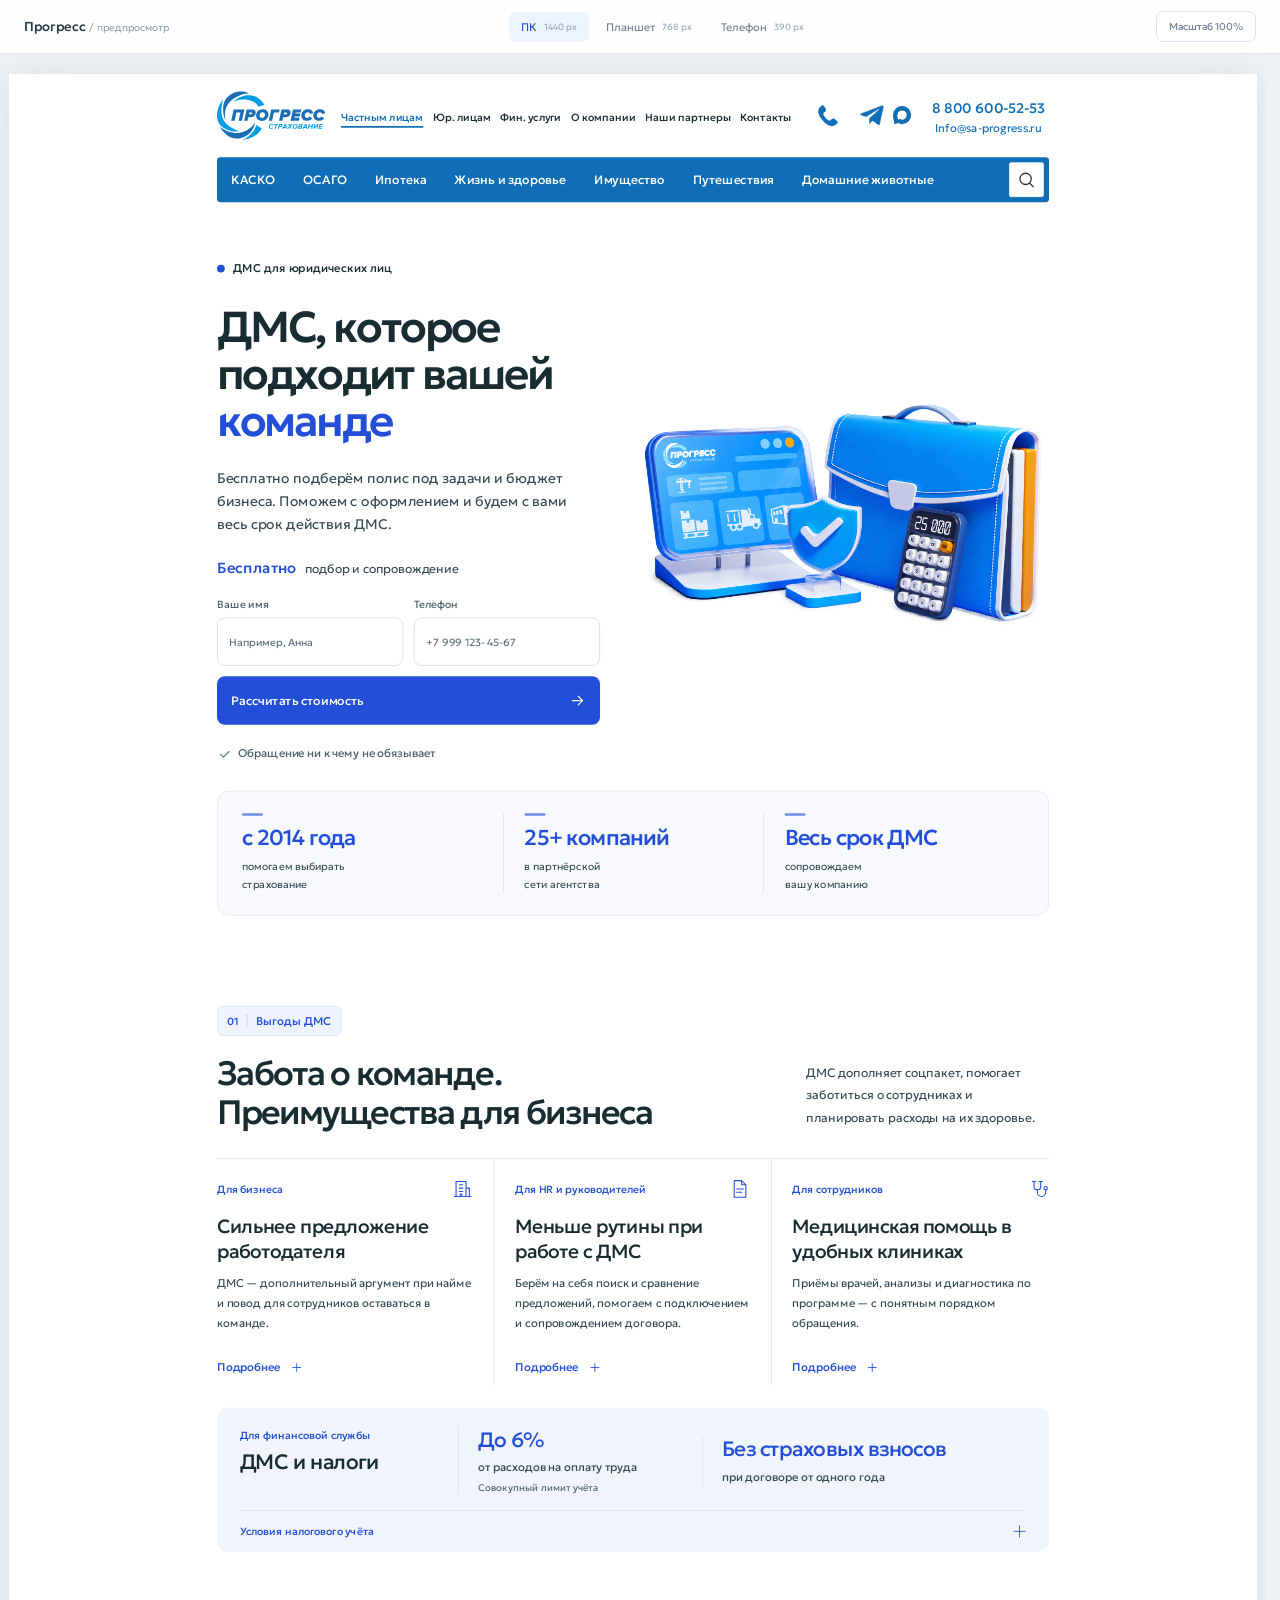
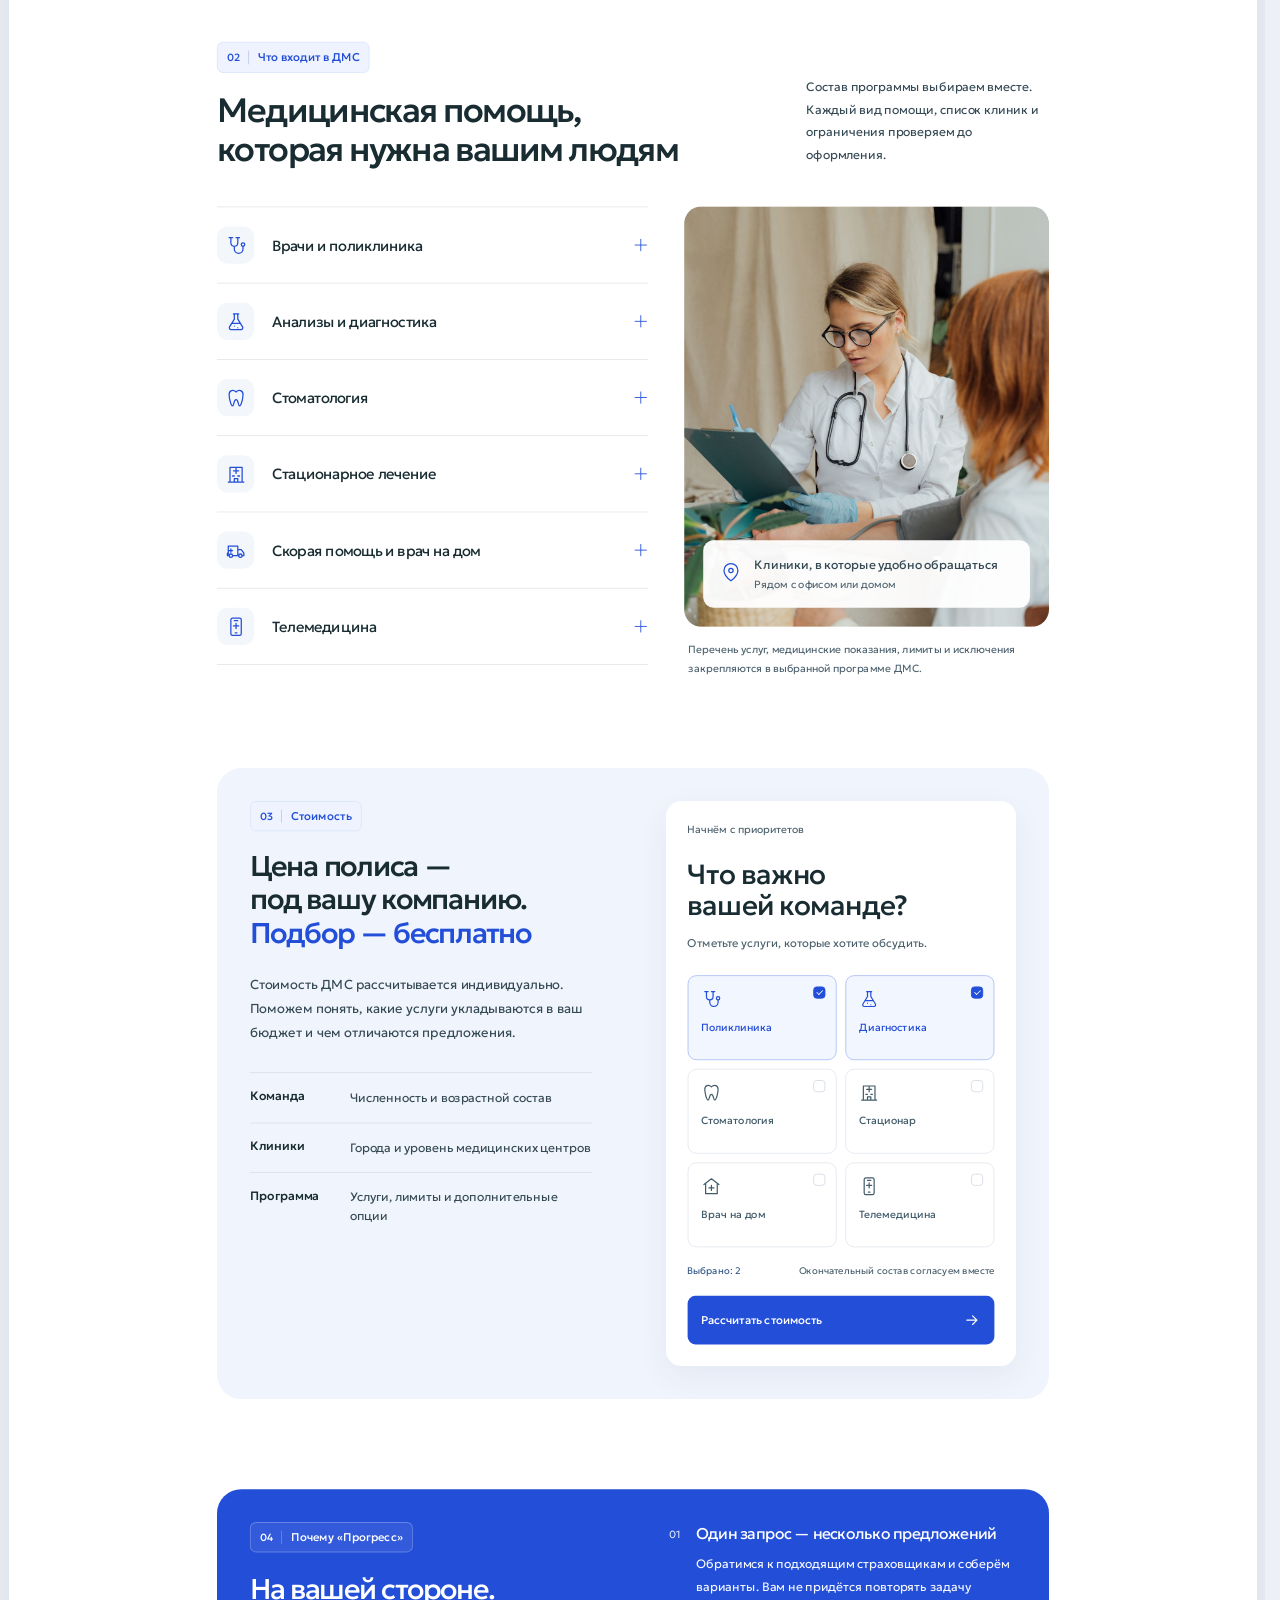
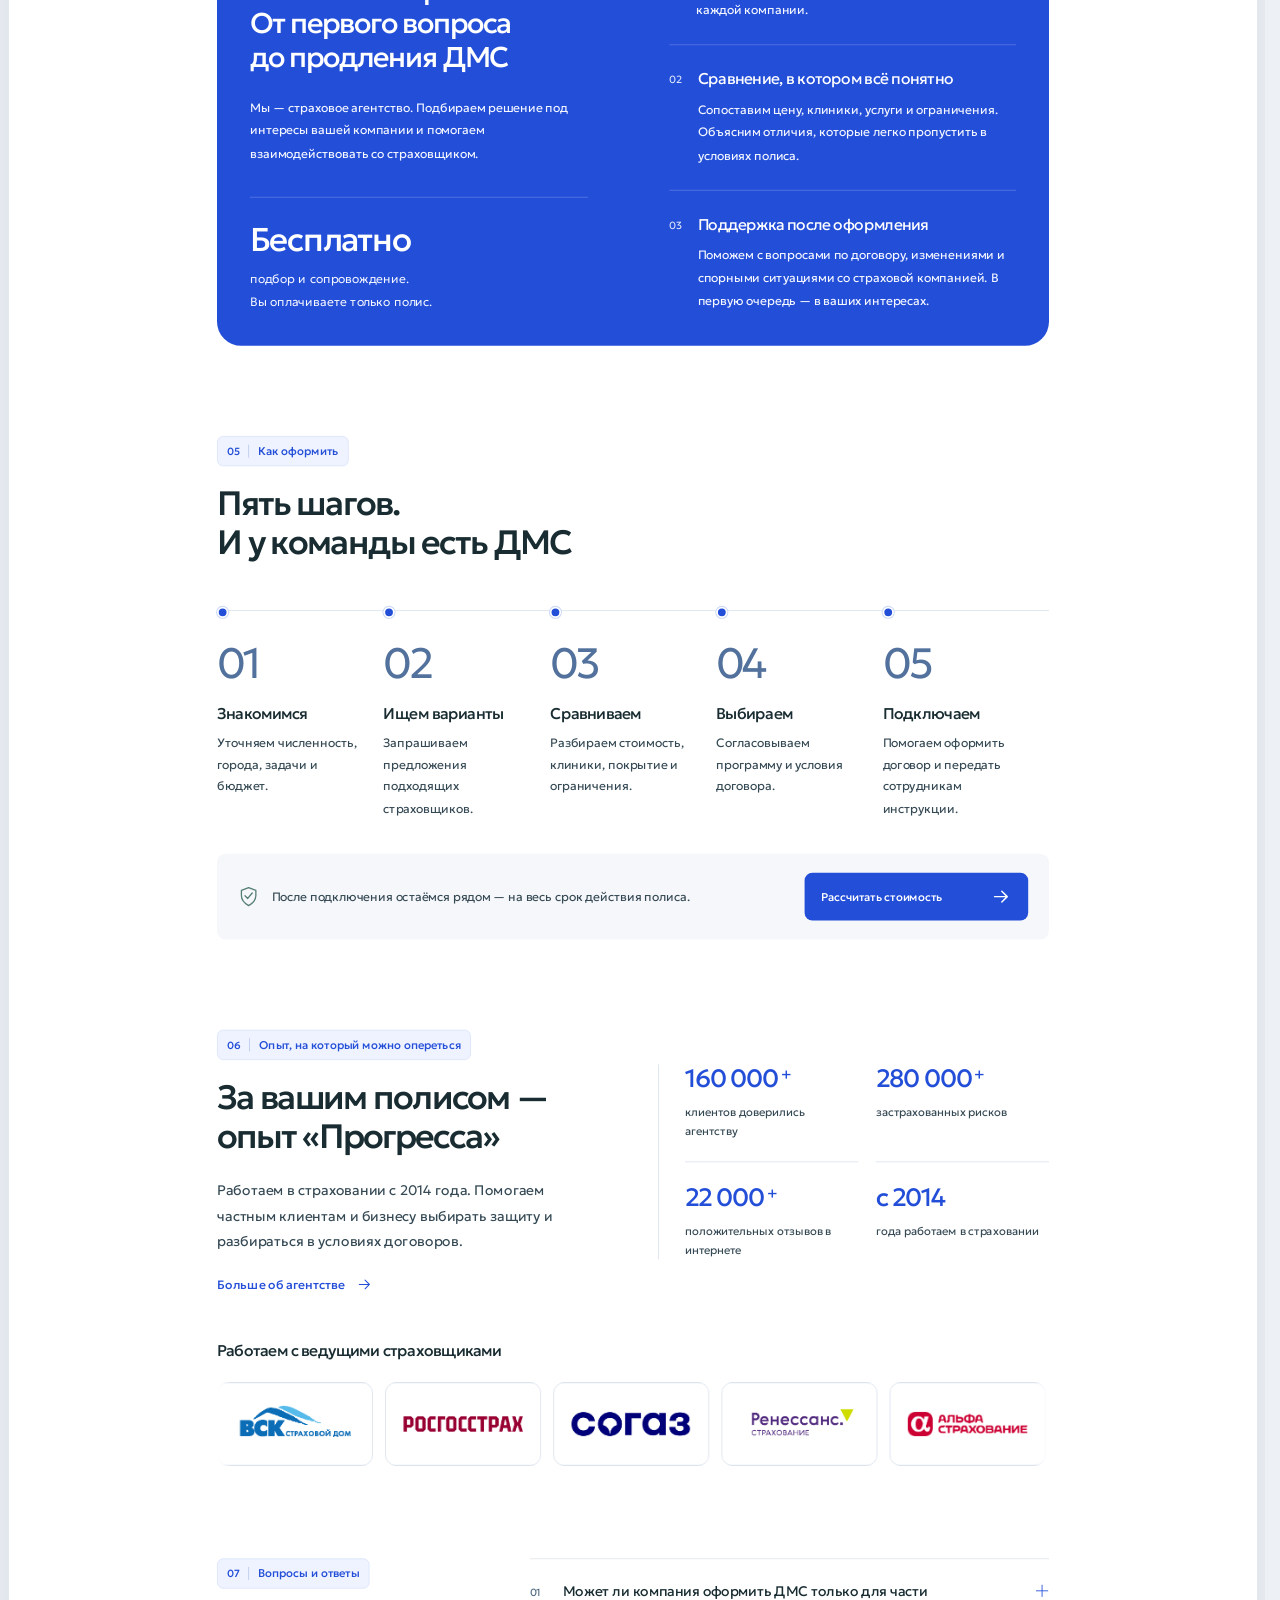
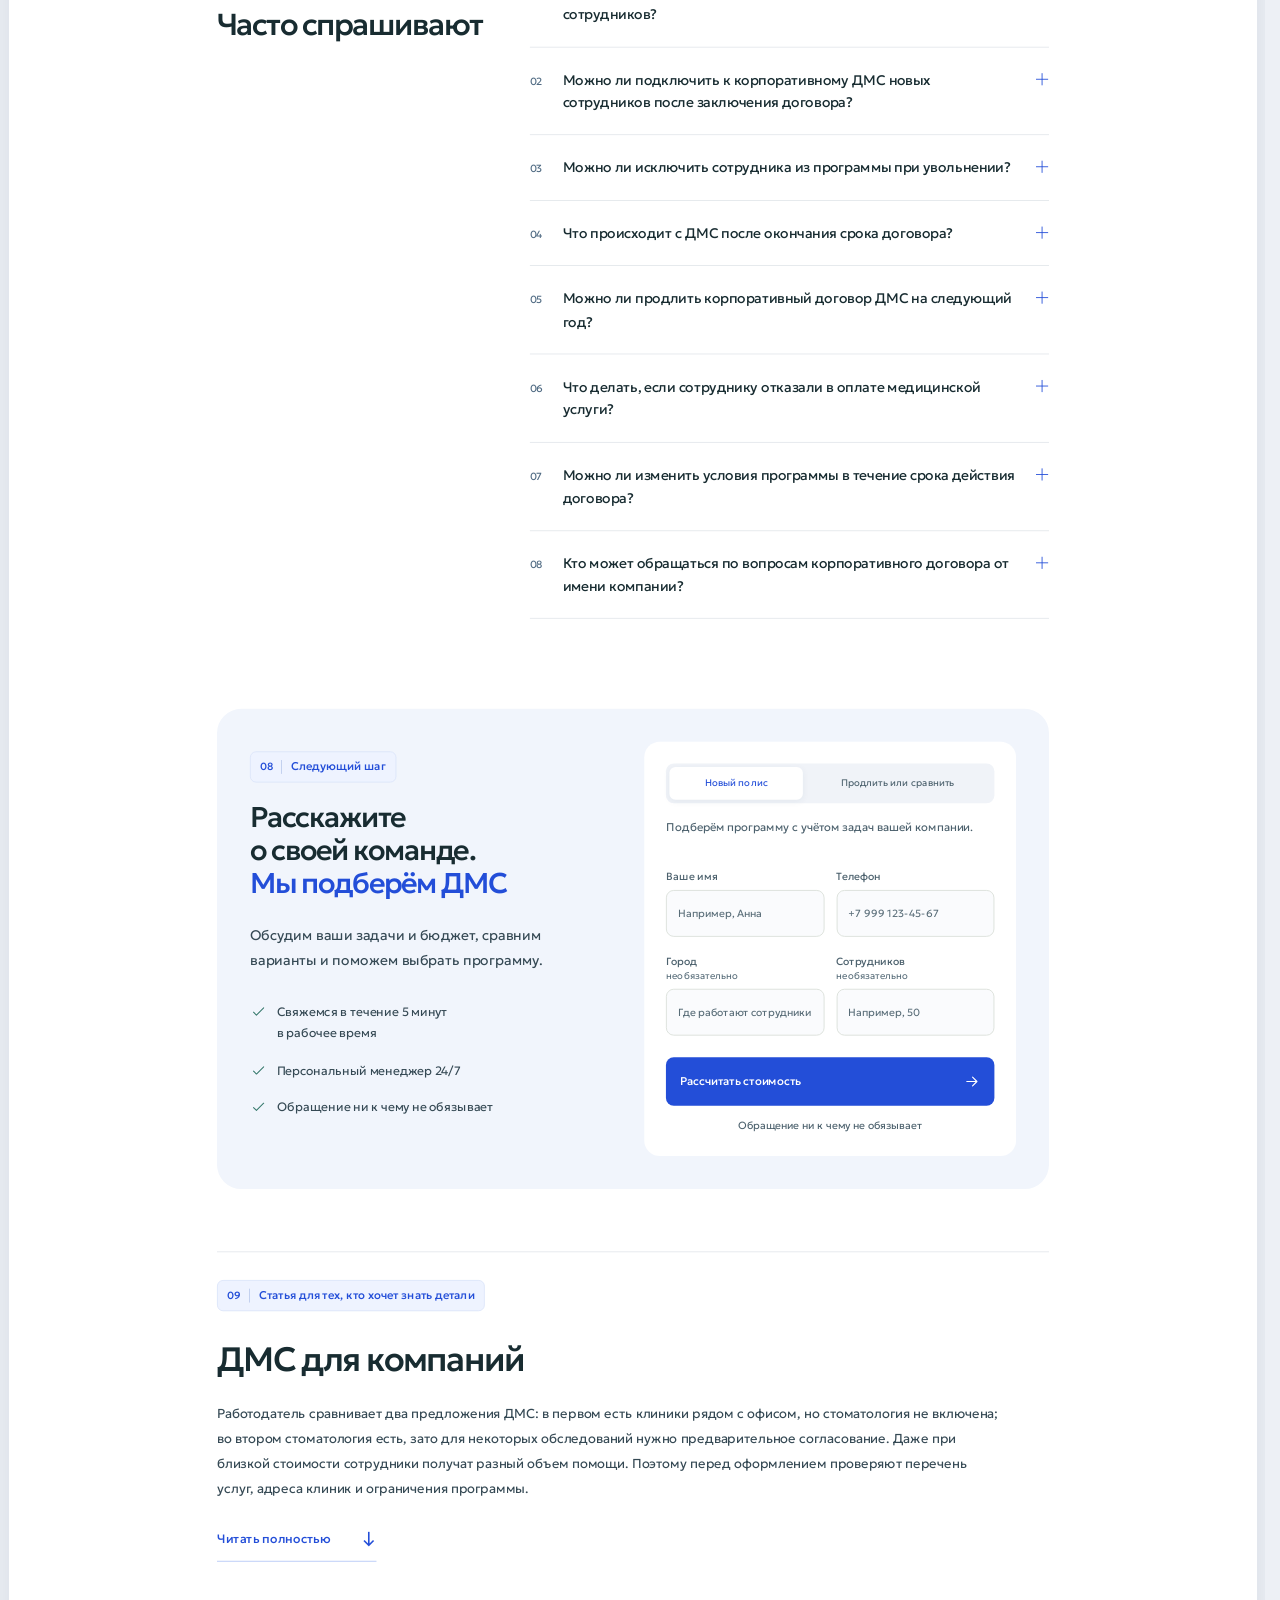
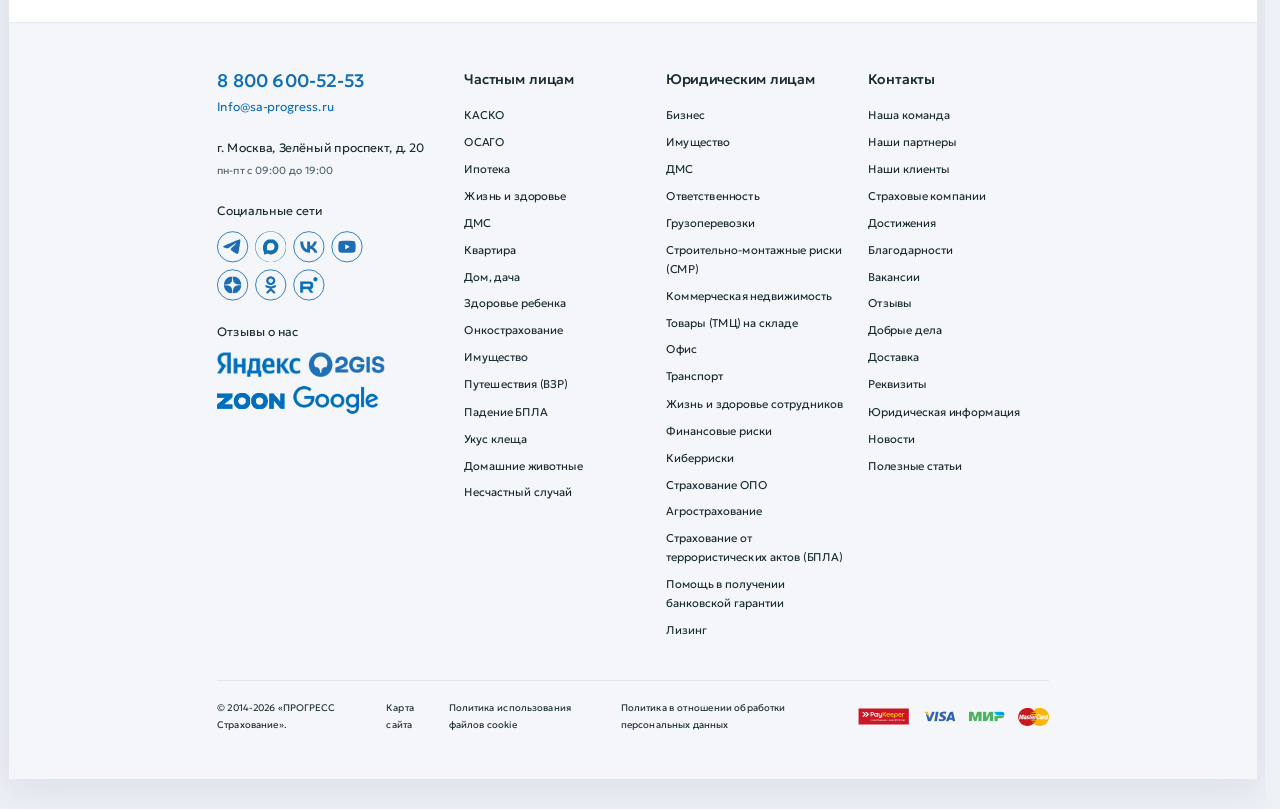
==== commit a8b9c9d8: "Refine hero artwork, compact benefits and unify typography" ====
--- a/desktop.html
+++ b/desktop.html
@@ -9,14 +9,14 @@
   <title>ПК 1440 — ДМС Прогресс</title>
   <link rel="icon" href="./assets/favicon.svg" type="image/svg+xml">
   <link rel="preload" href="./assets/fonts/Geologica-Variable.ttf" as="font" type="font/ttf" crossorigin>
-  <link rel="stylesheet" href="./previews/desktop.css?v=02de1650d023">
-  <link rel="stylesheet" href="./assets/vendor/lenis/lenis.css?v=02de1650d023">
-  <script src="./assets/vendor/lenis/lenis.min.js?v=02de1650d023" defer></script>
-  <script src="./scroll.js?v=02de1650d023" defer></script>
-  <script src="./app.js?v=02de1650d023" defer></script>
-  <script src="./assets/vendor/hystmodal/hystmodal.js?v=02de1650d023" defer></script>
-  <script src="./site-chrome.js?v=02de1650d023" defer></script>
-<link rel="stylesheet" href="./review.css?v=02de1650d023"><script src="./review.js?v=02de1650d023" defer></script></head>
+  <link rel="stylesheet" href="./previews/desktop.css?v=7502505d18bb">
+  <link rel="stylesheet" href="./assets/vendor/lenis/lenis.css?v=7502505d18bb">
+  <script src="./assets/vendor/lenis/lenis.min.js?v=7502505d18bb" defer></script>
+  <script src="./scroll.js?v=7502505d18bb" defer></script>
+  <script src="./app.js?v=7502505d18bb" defer></script>
+  <script src="./assets/vendor/hystmodal/hystmodal.js?v=7502505d18bb" defer></script>
+  <script src="./site-chrome.js?v=7502505d18bb" defer></script>
+<link rel="stylesheet" href="./review.css?v=7502505d18bb"><script src="./review.js?v=7502505d18bb" defer></script></head>
 <body><div class="review-toolbar"><a class="review-brand" href="./index.html" title="Открыть обычную адаптивную страницу">Прогресс <span>/ предпросмотр</span></a><nav aria-label="Формат предпросмотра"><a href="./desktop.html" aria-current="page">ПК<span>1440 px</span></a><a href="./tablet.html">Планшет<span>768 px</span></a><a href="./mobile.html">Телефон<span>390 px</span></a></nav><button id="review-scale" type="button" aria-pressed="false">Масштаб 100%</button></div><div class="review-stage"><div class="review-canvas">
   <div class="source-chrome source-chrome-header"><header class="header">
     <div class="content-wrapper">
@@ -845,6 +845,7 @@
         <div class="eyebrow"><span class="eyebrow-mark" aria-hidden="true"></span>ДМС для юридических лиц</div>
         <h1 id="hero-title">ДМС, которое<br>подходит вашей<br><span>команде</span></h1>
         <p class="hero-lead">Бесплатно подберём полис под задачи и бюджет бизнеса. Поможем с оформлением и будем с вами весь срок действия ДМС.</p>
+        <p class="hero-service-note"><strong>Бесплатно</strong><span>подбор и сопровождение</span></p>
         <form class="hero-form" id="hero-form" data-lead-form novalidate>
           <div class="form-row">
             <label class="field"><span>Ваше имя</span><input name="name" id="hero-name" autocomplete="given-name" placeholder="Например, Анна" required maxlength="80" aria-describedby="name-error"><small class="field-error" id="name-error"></small></label>
@@ -858,11 +859,7 @@
         </div>
       </div>
       <div class="hero-visual">
-        <figure class="hero-photo"><img src="./assets/images/clinic-hero.jpg" alt="Врач обсуждает с пациентом результаты обследования в современной клинике" width="1800" height="1013" fetchpriority="high"></figure>
-        <div class="free-card">
-          <div class="free-price">Бесплатно</div>
-          <p>Подбор и сопровождение</p>
-        </div>
+        <figure class="hero-photo"><img src="./assets/images/business-insurance-composition.png" alt="Композиция о страховании бизнеса: портфель, экран с логотипом Прогресса, защитный щит и калькулятор" width="1583" height="993" fetchpriority="high"></figure>
       </div>
       <dl class="hero-proof" aria-label="Об агентстве">
         <div class="proof-fact"><dt>с 2014 года</dt><dd>помогаем выбирать<br>страхование</dd></div>
@@ -876,15 +873,18 @@
     <p class="section-intro">ДМС дополняет соцпакет, помогает заботиться о сотрудниках и планировать расходы на их здоровье.</p>
   </div>
   <div class="benefit-grid">
-    <article class="benefit-card"><div class="benefit-label">Для бизнеса <svg class="icon" viewBox="0 0 24 24" aria-hidden="true"><path d="M4 21V3h12v18M16 11h4v10M2 21h20M8 7h4M8 11h4M8 15h4M9 21v-3h2v3"/></svg></div><h3>Сильнее предложение<br> работодателя</h3><p>ДМС — дополнительный аргумент при найме и повод для сотрудников оставаться в команде.</p><ul class="clean-list"><li><svg class="icon" viewBox="0 0 24 24" aria-hidden="true"><path d="m5 12 4 4L19 6"/></svg>Программа под бюджет компании</li><li><svg class="icon" viewBox="0 0 24 24" aria-hidden="true"><path d="m5 12 4 4L19 6"/></svg>Стоимость и состав услуг известны до оформления</li><li><svg class="icon" viewBox="0 0 24 24" aria-hidden="true"><path d="m5 12 4 4L19 6"/></svg>Налоговый учёт расходов при соблюдении условий</li></ul></article>
-    <article class="benefit-card"><div class="benefit-label">Для HR и руководителей <svg class="icon" viewBox="0 0 24 24" aria-hidden="true"><path d="M14 2H5v20h14V7l-5-5Z M14 2v5h5M8 12h8M8 16h6"/></svg></div><h3>Меньше рутины<br> при работе с ДМС</h3><p>Берём на себя поиск и сравнение предложений, помогаем с подключением и сопровождением договора.</p><ul class="clean-list"><li><svg class="icon" viewBox="0 0 24 24" aria-hidden="true"><path d="m5 12 4 4L19 6"/></svg>Один менеджер по вопросам ДМС</li><li><svg class="icon" viewBox="0 0 24 24" aria-hidden="true"><path d="m5 12 4 4L19 6"/></svg>Помощь с изменениями списка сотрудников</li><li><svg class="icon" viewBox="0 0 24 24" aria-hidden="true"><path d="m5 12 4 4L19 6"/></svg>Поддержка при продлении и спорных ситуациях</li></ul></article>
-    <article class="benefit-card"><div class="benefit-label">Для сотрудников <svg class="icon" viewBox="0 0 24 24" aria-hidden="true"><path d="M6 3v6a4 4 0 0 0 8 0V3M4 3h4M12 3h4M10 13v3a5 5 0 0 0 10 0v-3"/><circle cx="20" cy="11" r="2"/></svg></div><h3>Медицинская помощь<br> в удобных клиниках</h3><p>Приёмы врачей, анализы и диагностика по программе — с понятным порядком обращения.</p><ul class="clean-list"><li><svg class="icon" viewBox="0 0 24 24" aria-hidden="true"><path d="m5 12 4 4L19 6"/></svg>Клиники рядом с работой или домом</li><li><svg class="icon" viewBox="0 0 24 24" aria-hidden="true"><path d="m5 12 4 4L19 6"/></svg>Запись через сервисы страховщика</li><li><svg class="icon" viewBox="0 0 24 24" aria-hidden="true"><path d="m5 12 4 4L19 6"/></svg>Услуги в рамках полиса оплачивает страховая</li></ul></article>
+    <article class="benefit-card"><div class="benefit-label">Для бизнеса <svg class="icon" viewBox="0 0 24 24" aria-hidden="true"><path d="M4 21V3h12v18M16 11h4v10M2 21h20M8 7h4M8 11h4M8 15h4M9 21v-3h2v3"/></svg></div><h3>Сильнее предложение<br> работодателя</h3><p>ДМС — дополнительный аргумент при найме и повод для сотрудников оставаться в команде.</p><details class="benefit-details"><summary aria-label="Подробнее о выгодах для бизнеса">Подробнее<span class="disclosure-mark" aria-hidden="true"></span></summary><ul class="clean-list"><li><svg class="icon" viewBox="0 0 24 24" aria-hidden="true"><path d="m5 12 4 4L19 6"/></svg>Программа под бюджет компании</li><li><svg class="icon" viewBox="0 0 24 24" aria-hidden="true"><path d="m5 12 4 4L19 6"/></svg>Стоимость и состав услуг известны до оформления</li><li><svg class="icon" viewBox="0 0 24 24" aria-hidden="true"><path d="m5 12 4 4L19 6"/></svg>Налоговый учёт расходов при соблюдении условий</li></ul></details></article>
+    <article class="benefit-card"><div class="benefit-label">Для HR и руководителей <svg class="icon" viewBox="0 0 24 24" aria-hidden="true"><path d="M14 2H5v20h14V7l-5-5Z M14 2v5h5M8 12h8M8 16h6"/></svg></div><h3>Меньше рутины<br> при работе с ДМС</h3><p>Берём на себя поиск и сравнение предложений, помогаем с подключением и сопровождением договора.</p><details class="benefit-details"><summary aria-label="Подробнее о выгодах для HR и руководителей">Подробнее<span class="disclosure-mark" aria-hidden="true"></span></summary><ul class="clean-list"><li><svg class="icon" viewBox="0 0 24 24" aria-hidden="true"><path d="m5 12 4 4L19 6"/></svg>Один менеджер по вопросам ДМС</li><li><svg class="icon" viewBox="0 0 24 24" aria-hidden="true"><path d="m5 12 4 4L19 6"/></svg>Помощь с изменениями списка сотрудников</li><li><svg class="icon" viewBox="0 0 24 24" aria-hidden="true"><path d="m5 12 4 4L19 6"/></svg>Поддержка при продлении и спорных ситуациях</li></ul></details></article>
+    <article class="benefit-card"><div class="benefit-label">Для сотрудников <svg class="icon" viewBox="0 0 24 24" aria-hidden="true"><path d="M6 3v6a4 4 0 0 0 8 0V3M4 3h4M12 3h4M10 13v3a5 5 0 0 0 10 0v-3"/><circle cx="20" cy="11" r="2"/></svg></div><h3>Медицинская помощь<br> в удобных клиниках</h3><p>Приёмы врачей, анализы и диагностика по программе — с понятным порядком обращения.</p><details class="benefit-details"><summary aria-label="Подробнее о выгодах для сотрудников">Подробнее<span class="disclosure-mark" aria-hidden="true"></span></summary><ul class="clean-list"><li><svg class="icon" viewBox="0 0 24 24" aria-hidden="true"><path d="m5 12 4 4L19 6"/></svg>Клиники рядом с работой или домом</li><li><svg class="icon" viewBox="0 0 24 24" aria-hidden="true"><path d="m5 12 4 4L19 6"/></svg>Запись через сервисы страховщика</li><li><svg class="icon" viewBox="0 0 24 24" aria-hidden="true"><path d="m5 12 4 4L19 6"/></svg>Услуги в рамках полиса оплачивает страховая</li></ul></details></article>
   </div>
   <div class="tax-benefits" aria-labelledby="tax-title">
-    <div class="tax-heading"><span class="benefit-label">Для финансовой службы</span><h3 id="tax-title">ДМС и налоги</h3><p>Для работодателей, которые учитывают расходы при расчёте налога на прибыль.</p></div>
-    <div class="tax-item"><strong>До 6%</strong><h4>от расходов на оплату труда</h4><p>Общий лимит, в пределах которого можно учесть взносы по ДМС вместе с другими расходами, указанными в НК РФ.</p></div>
-    <div class="tax-item"><strong>Без страховых взносов</strong><h4>при договоре от одного года</h4><p>Взносы работодателя по ДМС освобождаются от страховых взносов при соблюдении условий. Важен срок страхования каждого сотрудника.</p></div>
+    <div class="tax-heading"><span class="benefit-label">Для финансовой службы</span><h3 id="tax-title">ДМС и налоги</h3></div>
+    <div class="tax-item"><strong>До 6%</strong><h4>от расходов на оплату труда</h4><span class="tax-limit-note">Совокупный лимит учёта</span></div>
+    <div class="tax-item"><strong>Без страховых взносов</strong><h4>при договоре от одного года</h4></div>
     <details class="tax-details"><summary>Условия налогового учёта <span class="disclosure-mark" aria-hidden="true"></span></summary><div>
+      <p>Для работодателей, которые учитывают расходы при расчёте налога на прибыль.</p>
+      <p>Общий лимит, в пределах которого можно учесть взносы по ДМС вместе с другими расходами, указанными в НК РФ.</p>
+      <p>Взносы работодателя по ДМС освобождаются от страховых взносов при соблюдении условий. Важен срок страхования каждого сотрудника.</p>
       <p>Для признания расходов на ДМС договор со страховщиком с соответствующей лицензией должен быть заключён не менее чем на год и предусматривать оплату медицинских расходов работников. Участие работодателя в ДМС предусматривают в трудовом или коллективном договоре.</p>
       <p>Лимит 6% общий: он включает взносы по ДМС, предусмотренные НК РФ договоры на медицинские услуги и расходы из пункта 24.2 статьи 255. Это лимит учитываемых расходов, а не размер экономии на налоге.</p>
       <p>Если страхование работника прекращается раньше года или новый сотрудник включён на срок менее года, освобождение от страховых взносов может не применяться. Итоговый учёт зависит от условий договора и налогового режима компании.</p>
--- a/previews/desktop.css
+++ b/previews/desktop.css
@@ -4,7 +4,7 @@
 .hero{max-width:1536px;margin:0 auto;padding:58px 64px 0;display:grid;grid-template-columns:minmax(0,1.17fr) minmax(0,1fr);gap:0 64px;position:relative}.hero-copy{padding:10px 0 0;position:relative;z-index:2}.eyebrow{display:flex;gap:10px;align-items:center;font-size:13px;letter-spacing:.025em;font-weight:450;line-height:1.4}.eyebrow-mark{width:9px;height:9px;background:var(--blue);border-radius:50%}.hero h1{font-size:clamp(42px,69.12px,73px);font-weight:550;font-variation-settings:'SHRP' 65;line-height:1.085;letter-spacing:-.052em;margin:31px 0 25px;white-space:nowrap}.hero h1 span{color:var(--blue)}.hero-lead{max-width:535px;font-size:17px;line-height:1.65;font-weight:330;margin:0;color:#52615f}.hero-form{margin-top:34px}.form-heading{font-size:15px;font-weight:500;margin-bottom:16px}.form-row{display:grid;grid-template-columns:minmax(0,.8fr) minmax(0,.95fr) minmax(0,1.3fr);gap:10px;align-items:start}.field{display:block;min-width:0;position:relative}.field>span{display:block;font-size:11px;font-weight:400;margin-bottom:8px;color:#697674}.field input{width:100%;height:56px;border:1px solid #d9dfd8;border-radius:9px;background:rgba(255,255,255,.65);padding:0 13px;font-size:12px;font-weight:350;color:var(--ink);transition:border-color .18s,background .18s;min-width:0}.field input::placeholder{color:#85908c;opacity:1}.field input:hover{border-color:#9cae9d}.field input:focus{background:#fff;border-color:var(--blue)}.field input[aria-invalid=true]{border-color:#c54e39}.field-error{font-size:10px;color:#a93524;line-height:1.3;display:block;margin-top:5px}.field-error:empty{display:none}.button-primary{min-height:56px;border:0;border-radius:9px;background:var(--blue);color:#fff;display:flex;align-items:center;justify-content:space-between;gap:10px;padding:15px 16px;font-size:12px;font-weight:450;transition:background .18s,transform .18s}.button-primary svg{height:20px;width:20px;stroke-width:1.6;flex-shrink:0}.button-primary:hover{background:var(--blue-hover)}.button-primary:active{transform:translateY(1px)}.form-row>.button-primary{margin-top:23px}.form-note{font-size:9px;line-height:1.5;color:#819087;margin:11px 0 0;max-width:440px}.hero-assurance{display:flex;gap:24px;margin-top:28px;font-size:11px;color:#536760;font-weight:400}.hero-assurance span{display:flex;align-items:center;gap:6px}.hero-assurance svg{width:18px;height:18px;stroke-width:1.6;color:#3e745d}
 .hero-visual{position:relative;min-height:617px;align-self:stretch;margin:0 0 0 0}.hero-photo{margin:0;width:100%;height:100%;position:absolute;overflow:hidden;background:#f4f5f6;border-radius:145px 22px 22px 22px}.hero-photo img{width:100%;height:100%;object-fit:cover;object-position:50% 47%;display:block}.hero-photo::after{content:'';position:absolute;inset:0;background:linear-gradient(180deg,rgba(0,0,0,.08),transparent 32%,transparent 70%,rgba(19,40,29,.14));pointer-events:none}.care-caption{position:absolute;top:29px;right:24px;background:#fffffff0;border-radius:10px;padding:13px 17px 13px 35px;font-size:11px;line-height:1.55;letter-spacing:-.01em;font-weight:420;color:#3f5448;box-shadow:0 4px 28px #283d2010}.care-dot{position:absolute;top:19px;left:17px;width:6px;height:6px;background:#608960;border-radius:50%}.free-card{position:absolute;left:-33px;bottom:28px;background:var(--blue);color:#fff;padding:22px 24px 23px;border-radius:16px;width:237px;box-shadow:0 14px 40px #193a7e1c}.free-card-top{display:flex;align-items:center;justify-content:space-between;gap:22px;font-size:10px;font-weight:350}.free-card-top svg{width:24px;height:24px;stroke-width:1.6}.free-price{font-size:74px;font-weight:500;letter-spacing:-.06em;line-height:1;margin-top:0}.free-price span{font-size:46px;font-weight:350;vertical-align:8px;letter-spacing:-.02em}.free-card p{font-size:12px;line-height:1.6;font-weight:330;margin:11px 0 0}.photo-index{position:absolute;right:22px;bottom:26px;display:flex;flex-direction:column;gap:4px;font-size:8px;letter-spacing:.12em;color:#fff;text-shadow:0 1px 8px #18352b40;font-weight:500}
 .hero-proof{grid-column:1/-1;margin-top:40px;padding:24px 0 27px;border-top:1px solid var(--line);display:grid;grid-template-columns:1.17fr .85fr 1fr 1fr;gap:30px;align-items:center}.proof-intro{display:flex;align-items:center;gap:20px}.proof-intro p{font-size:13px;line-height:1.6;margin:0;font-weight:450}.proof-intro p span{font-weight:330;color:var(--muted)}.progress-symbol{display:flex;align-items:center;gap:4px;width:41px;height:40px;flex-shrink:0}.progress-symbol i{display:block;width:9px;border-radius:2px;background:var(--blue);transform:skew(-15deg);height:22px}.progress-symbol i:nth-child(2){height:32px}.progress-symbol i:nth-child(3){height:40px}.proof-item{border-left:1px solid var(--line);padding-left:28px}.proof-item strong{font-size:26px;font-weight:450;letter-spacing:-.04em}.proof-item p{font-size:10px;line-height:1.5;color:var(--muted);margin:5px 0 0}.proof-end{display:flex;align-items:center;gap:15px;justify-content:flex-end}.proof-end svg{width:36px;height:36px;stroke-width:1.2;color:#618077}.proof-end p{font-size:11px;line-height:1.6;margin:0;color:#657773}
-dialog{width:min(470px,calc(100% - 32px));border:0;border-radius:22px;padding:42px;background:var(--paper);color:var(--ink);box-shadow:0 28px 100px #10241f40}dialog::backdrop{background:#172f3080;backdrop-filter:blur(4px)}.dialog-close{position:absolute;right:15px;top:13px;font-family:Arial,sans-serif;font-size:30px;background:transparent;border:0;color:var(--muted);width:36px;height:36px}.dialog-label{font-size:12px;color:var(--blue)}dialog h2{font-size:31px;letter-spacing:-.04em;line-height:1.15;font-weight:500;margin:20px 0}dialog p{font-size:14px;line-height:1.75;color:var(--muted)}dialog .button-primary{width:100%;margin-top:26px;font-size:14px}
+dialog{width:min(470px,calc(100% - 32px));border:0;border-radius:22px;padding:42px;background:var(--paper);color:var(--ink);box-shadow:0 28px 100px #10241f40}dialog::backdrop{background:#172f3080;backdrop-filter:blur(4px)}.dialog-close{position:absolute;right:15px;top:13px;font-family:var(--font);font-size:30px;background:transparent;border:0;color:var(--muted);width:36px;height:36px}.dialog-label{font-size:12px;color:var(--blue)}dialog h2{font-size:31px;letter-spacing:-.04em;line-height:1.15;font-weight:500;margin:20px 0}dialog p{font-size:14px;line-height:1.75;color:var(--muted)}dialog .button-primary{width:100%;margin-top:26px;font-size:14px}
 
 
 
@@ -205,52 +205,64 @@
 html.has-open-dialog{overflow:hidden}
 
 
-/* Match the exact container edges used by the source header. */
+/* Shared container edges and the revised hero composition. */
 .hero,.section{max-width:none;padding-left:20px;padding-right:20px}
 .price-surface,.agency-surface,.request-surface{margin-left:0;margin-right:0}
+.hero{grid-template-columns:1.05fr 1fr;gap:0 56px}
 .hero-copy{align-self:start}
-.hero-photo img{object-position:100% 50%}
+.hero-visual{align-self:center;min-height:0;height:auto;display:block;margin:0;padding:0}
+.hero-photo{position:relative;inset:auto;width:100%;height:auto;aspect-ratio:auto;overflow:visible;background:transparent;border-radius:0}
+.hero-photo img{position:relative;inset:auto;display:block;width:100%;height:auto;object-fit:contain;object-position:center}
+.hero-photo::after{display:none}
+.hero-service-note{display:flex;align-items:baseline;gap:10px;margin:25px 0 0;font-size:14px;line-height:1.6;color:var(--body-copy)}
+.hero-service-note strong{font-size:17px;font-weight:500;color:var(--blue)}
+.hero-form{margin-top:20px}
+.dialog-close{font-family:var(--font)}
+
+/* The three principal benefits stay visible; supporting detail opens in place. */
+.benefits-heading{margin-bottom:30px}
 .benefits-heading h2{max-width:850px}
-.benefit-grid{display:grid;grid-template-columns:repeat(3,minmax(0,1fr));gap:18px}
-.benefit-card{padding:30px 28px;border:1px solid var(--soft-line);border-radius:20px;background:#fff;display:flex;flex-direction:column}
-.benefit-label{display:flex;align-items:center;justify-content:space-between;gap:16px;color:var(--blue);font-size:13px;font-weight:450;line-height:1.5}
-.benefit-label .icon{width:27px;height:27px;stroke-width:1.3}
-.benefit-card h3{font-size:25px;line-height:1.25;margin:29px 0 17px}
-.benefit-card>p{font-size:14px;line-height:1.8;color:var(--body-copy);margin:0 0 25px}
-.benefit-card .clean-list{margin-top:auto;gap:14px;padding-top:22px;border-top:1px solid var(--line)}
+.benefit-grid{display:grid;grid-template-columns:repeat(3,minmax(0,1fr));gap:0;border-top:1px solid var(--soft-line)}
+.benefit-card{min-width:0;display:flex;flex-direction:column;padding:25px 28px 0;border:0;border-right:1px solid var(--soft-line);border-radius:0;background:transparent}
+.benefit-card:first-child{padding-left:0}
+.benefit-card:last-child{padding-right:0;border-right:0}
+.benefit-label{display:flex;align-items:center;justify-content:space-between;gap:14px;font-size:12px;font-weight:450;line-height:1.6;color:var(--blue)}
+.benefit-label .icon{width:23px;height:23px;stroke-width:1.3}
+.benefit-card h3{font-size:24px;line-height:1.3;margin:18px 0 12px}
+.benefit-card>p{font-size:14px;line-height:1.75;margin:0 0 16px;color:var(--body-copy)}
+.benefit-details{margin-top:auto}
+.benefit-details summary{display:flex;align-items:center;gap:13px;min-height:44px;width:fit-content;font-size:13px;font-weight:450;line-height:1.5;color:var(--blue);cursor:pointer;list-style:none}
+.benefit-details summary::-webkit-details-marker{display:none}
+.benefit-details summary:hover{text-decoration:underline;text-underline-offset:4px}
+.benefit-details summary:focus-visible,.tax-details summary:focus-visible{outline:2px solid var(--blue);outline-offset:4px;border-radius:2px}
+.benefit-details .disclosure-mark{width:12px;height:12px}
+.benefit-details[open] .disclosure-mark::after,.tax-details[open] .disclosure-mark::after{transform:rotate(90deg)}
+.benefit-card .clean-list{margin:8px 0 0;padding-top:14px;border-top:1px solid var(--line);gap:11px}
 .benefit-card .clean-list li{font-size:13px;line-height:1.7}
 .benefit-card .clean-list .icon{margin-top:3px}
-.tax-benefits{display:grid;grid-template-columns:.9fr 1fr 1.2fr;gap:28px 40px;margin-top:22px;padding:32px 34px 0;border-radius:20px;background:#f1f5fb}
-.tax-heading h3{font-size:29px;margin:13px 0 14px}
-.tax-heading>p,.tax-item p{font-size:13px;line-height:1.8;color:var(--body-copy);margin:0}
-.tax-item{border-left:1px solid var(--soft-line);padding-left:30px}
-.tax-item>strong{display:block;font-size:29px;font-weight:450;line-height:1.25;letter-spacing:-.035em;color:var(--blue)}
-.tax-item h4{font-size:14px;font-weight:450;margin:8px 0 15px;line-height:1.6}
+
+.tax-benefits{display:grid;grid-template-columns:.8fr .9fr 1.3fr;column-gap:32px;row-gap:18px;margin-top:26px;padding:22px 26px 0;border-radius:12px;background:#f1f5fb}
+.tax-heading h3{font-size:24px;line-height:1.3;margin:6px 0 0}
+.tax-item{border-left:1px solid var(--soft-line);padding-left:26px;align-self:center}
+.tax-item>strong{display:block;font-size:26px;font-weight:450;line-height:1.25;letter-spacing:-.035em;color:var(--blue)}
+.tax-item h4{font-size:13px;font-weight:400;line-height:1.55;margin:7px 0 0;color:var(--body-copy)}
+.tax-limit-note{display:block;margin-top:4px;font-size:11px;line-height:1.5;color:var(--secondary-copy)}
 .tax-details{grid-column:1/-1;border-top:1px solid var(--soft-line)}
-.tax-details summary{display:flex;justify-content:space-between;align-items:center;gap:20px;padding:20px 0;font-size:13px;font-weight:450;cursor:pointer;color:var(--blue);list-style:none}
+.tax-details summary{display:flex;align-items:center;justify-content:space-between;gap:20px;padding:14px 0;font-size:12px;font-weight:450;line-height:1.6;cursor:pointer;list-style:none;color:var(--blue)}
 .tax-details summary::-webkit-details-marker{display:none}
-.tax-details[open] .disclosure-mark::after{transform:rotate(90deg)}
-.tax-details>div{padding:0 0 23px;max-width:1000px}
+.tax-details>div{padding:4px 0 24px;max-width:1000px}
 .tax-details p{font-size:13px;line-height:1.85;color:var(--body-copy);margin:0 0 13px}
 .tax-details p:last-child{margin-bottom:0}
 .tax-sources a{color:var(--blue);text-underline-offset:3px}
 
-  .hero-photo{height:auto;aspect-ratio:1.4;top:auto;bottom:calc(100% - var(--hero-cta-top,440px) + 18px)}
-  .free-card{top:var(--hero-cta-top,440px);bottom:auto;left:0;right:0;width:auto;display:flex;align-items:center;justify-content:space-between;gap:20px;padding:23px 24px}
-  .free-card p{margin:0;max-width:170px}
-  .hero-visual{min-height:var(--hero-card-end,575px)}
-
 .hero,.section{max-width:1000px}
 
 
-  .hero{grid-template-columns:1.14fr 1fr;gap:0 40px}
+  .hero{grid-template-columns:1fr 1.08fr;gap:0 40px}
   .hero h1{font-size:50px}
   .hero-lead{font-size:16px}
   .form-row{grid-template-columns:1fr 1fr;gap:12px}
   .form-row>.button-primary{grid-column:1/-1;margin-top:0;justify-content:space-between;font-size:14px}
-  .free-card{width:auto;padding:21px;left:0}
-  .free-price{font-size:30px}
-  .free-card p{font-size:13px}
   .proof-fact{display:block;padding:0 24px}
   .proof-fact dt{font-size:25px}
   .proof-fact dd{font-size:12px;margin-top:8px}
@@ -270,12 +282,14 @@
   .faq-layout{gap:38px;grid-template-columns:.7fr 1.3fr}
   .faq-heading h2{font-size:35px}
   .request-fields .field>span>i{display:block;margin:3px 0 0}
-  .benefit-card{padding:26px 22px}
+  .benefit-card{padding:23px 24px 0}
   .benefit-card h3{font-size:22px}
   .benefit-card h3 br{display:none}
-  .tax-benefits{gap:24px;padding:28px 28px 0}
-  .tax-item{padding-left:24px}
-  .tax-item>strong{font-size:25px}
+  .benefit-card>p{font-size:13px}
+  .tax-benefits{column-gap:22px}
+  .tax-item{padding-left:22px}
+  .tax-item>strong{font-size:24px}
+
 
 
 
@@ -284,7 +298,7 @@
 :root{--hystmodal-speed: .2s;--hystmodal-zindex: 70}.source-chrome .hystmodal{position:fixed;top:0;left:0;width:100%;height:100%;overflow:hidden;overflow-y:auto;-webkit-overflow-scrolling:touch;pointer-events:none;display:grid;grid-template-columns:100%;grid-template-rows:0px min-content 0px;justify-content:center;align-content:space-between;visibility:hidden;scrollbar-width:none;-ms-overflow-style:none}.source-chrome .hystmodal::-webkit-scrollbar{display:none}.source-chrome .hystmodal:before{position:fixed;top:0;left:0;width:100%;height:100%;content:"";display:block;background-color:#000;opacity:0;pointer-events:none}.source-chrome .hystmodal--animated:before{transition:opacity var(--hystmodal-speed) ease}.source-chrome .hystmodal--active:before{opacity:.6}.source-chrome .hystmodal--moved,.source-chrome .hystmodal--active{opacity:1;pointer-events:none;visibility:visible}.source-chrome .hystmodal--active{pointer-events:auto}.source-chrome .hystmodal__wrap{display:block;min-width:0;grid-row:2 / 3}.source-chrome .hystmodal__window{min-width:0;grid-row:2 / 3;position:relative;z-index:10;box-sizing:border-box;flex-shrink:0;flex-grow:0;background:#fff;width:600px;max-width:100%;overflow:visible;transform:scale(.95);opacity:0;margin:50px auto}.source-chrome .hystmodal__window--loading{min-height:400px;background-image:url("data:image/svg+xml,%0A%3Csvg width='105' height='105' viewBox='0 0 105 105' xmlns='http://www.w3.org/2000/svg' fill='%23aaa'%3E%3Ccircle cx='12.5' cy='12.5' r='12.5'%3E%3Canimate attributeName='fill-opacity' begin='0s' dur='1s' values='1;.2;1' calcMode='linear' repeatCount='indefinite' /%3E%3C/circle%3E%3Ccircle cx='12.5' cy='52.5' r='12.5' fill-opacity='.5'%3E%3Canimate attributeName='fill-opacity' begin='100ms' dur='1s' values='1;.2;1' calcMode='linear' repeatCount='indefinite' /%3E%3C/circle%3E%3Ccircle cx='52.5' cy='12.5' r='12.5'%3E%3Canimate attributeName='fill-opacity' begin='300ms' dur='1s' values='1;.2;1' calcMode='linear' repeatCount='indefinite' /%3E%3C/circle%3E%3Ccircle cx='52.5' cy='52.5' r='12.5'%3E%3Canimate attributeName='fill-opacity' begin='600ms' dur='1s' values='1;.2;1' calcMode='linear' repeatCount='indefinite' /%3E%3C/circle%3E%3Ccircle cx='92.5' cy='12.5' r='12.5'%3E%3Canimate attributeName='fill-opacity' begin='800ms' dur='1s' values='1;.2;1' calcMode='linear' repeatCount='indefinite' /%3E%3C/circle%3E%3Ccircle cx='92.5' cy='52.5' r='12.5'%3E%3Canimate attributeName='fill-opacity' begin='400ms' dur='1s' values='1;.2;1' calcMode='linear' repeatCount='indefinite' /%3E%3C/circle%3E%3Ccircle cx='12.5' cy='92.5' r='12.5'%3E%3Canimate attributeName='fill-opacity' begin='700ms' dur='1s' values='1;.2;1' calcMode='linear' repeatCount='indefinite' /%3E%3C/circle%3E%3Ccircle cx='52.5' cy='92.5' r='12.5'%3E%3Canimate attributeName='fill-opacity' begin='500ms' dur='1s' values='1;.2;1' calcMode='linear' repeatCount='indefinite' /%3E%3C/circle%3E%3Ccircle cx='92.5' cy='92.5' r='12.5'%3E%3Canimate attributeName='fill-opacity' begin='200ms' dur='1s' values='1;.2;1' calcMode='linear' repeatCount='indefinite' /%3E%3C/circle%3E%3C/svg%3E%0A");background-position:50%;background-repeat:no-repeat;background-size:48px}.source-chrome .hystmodal--animated .hystmodal__window{transition:transform var(--hystmodal-speed) ease 0s,opacity var(--hystmodal-speed) ease 0s}.source-chrome .hystmodal--active .hystmodal__window{transform:none;opacity:1}.source-chrome .hystmodal__close{position:absolute;z-index:10;top:15px;right:15px;display:block;width:25px;height:25px;background-color:transparent;background-position:center center;background-repeat:no-repeat;background-image:url("data:image/svg+xml,%3Csvg xmlns='http://www.w3.org/2000/svg' viewBox='0 0 24 24'%3E%3Cpath fill='%23fff' stroke='%23000' stroke-linecap='square' stroke-miterlimit='50' stroke-width='2' d='M22 2L2 22'/%3E%3Cpath fill='none' stroke='%23000' stroke-linecap='square' stroke-miterlimit='50' stroke-width='2' d='M2 2l20 20'/%3E%3C/svg%3E");background-size:100% 100%;border:none;font-size:0;cursor:pointer;outline:none}.source-chrome .hystmodal__close--wh{background-image:url("data:image/svg+xml,%3Csvg xmlns='http://www.w3.org/2000/svg' viewBox='0 0 24 24'%3E%3Cpath fill='%23fff' stroke='%23fff' stroke-linecap='square' stroke-miterlimit='50' stroke-width='2' d='M22 2L2 22'/%3E%3Cpath fill='none' stroke='%23fff' stroke-linecap='square' stroke-miterlimit='50' stroke-width='2' d='M2 2l20 20'/%3E%3C/svg%3E")}.source-chrome .hystmodal__close:hover{opacity:.95}.source-chrome .hystmodal__close:focus{outline:2px dotted rgba(0,0,0,.7);outline-offset:2px}.source-chrome .hystmodal__close--wh:focus{outline:2px dotted rgba(255,255,255,.7)}
 
 /* Source: sa-progress.ru, captured 2026-10-23. Rules scoped without redesign. */
-.source-chrome{box-sizing:border-box;font-family:"PT Sans",Arial,Helvetica,sans-serif;font-size:16px;font-weight:400;line-height:20px;color:#303030;letter-spacing:normal;text-align:left}
+.source-chrome{box-sizing:border-box;font-family:var(--font);font-size:16px;font-weight:400;line-height:20px;color:#303030;letter-spacing:normal;text-align:left}
 .source-chrome svg{fill:initial;stroke:none;stroke-linecap:butt;stroke-linejoin:miter}
 .source-chrome * {
 	box-sizing: border-box;
@@ -394,7 +408,7 @@
 .source-chrome {
 	text-rendering: optimizespeed;
 	line-height: 1.15;
-	font-family: sans-serif;
+	font-family: var(--font);
 }
 .source-chrome {
 	text-rendering: optimizespeed;
@@ -402,7 +416,7 @@
 
 .source-chrome {
 	color: #303030;
-	font-family: "PT Sans", Arial, Helvetica, sans-serif;
+	font-family: var(--font);
 	font-weight: 400;
 	font-size: 16px;
 	line-height: 20px;
@@ -410,7 +424,7 @@
 
 .source-chrome {
 	color: #303030;
-	font-family: "PT Sans", Arial, Helvetica, sans-serif;
+	font-family: var(--font);
 	font-weight: 400;
 	font-size: 16px;
 	line-height: 20px;
@@ -442,7 +456,7 @@
 
 .source-chrome button,
 .source-chrome .btn {
-	font-family: "PT Sans", Arial, Helvetica, serif;
+	font-family: var(--font);
 	border: none;
 	display: flex;
 	justify-content: center;
@@ -450,7 +464,7 @@
 	padding: 12px 36px;
 	font-size: 16px;
 	line-height: 20px;
-	font-weight: 700;
+	font-weight: 500;
 	color: #fff;
 	background: #0f6eb6;
 	max-width: fit-content;
@@ -473,7 +487,7 @@
 .source-chrome input[type="tel"],
 .source-chrome input[type="text"],
 .source-chrome textarea {
-	font-family: "PT Sans", Arial, Helvetica, sans-serif;
+	font-family: var(--font);
 	outline: 0;
 	box-shadow: none;
 	-webkit-appearance: none;
@@ -493,7 +507,7 @@
 }
 
 .source-chrome h1 {
-	font-weight: 700;
+	font-weight: 500;
 	font-size: 22px;
 	line-height: 28px;
 	margin: 20px 0;
@@ -501,34 +515,19 @@
 }
 
 .source-chrome h2 {
-	font-weight: 700;
+	font-weight: 500;
 	font-size: 19px;
 	line-height: 24px;
 }
 
 .source-chrome h3 {
-	font-weight: 700;
+	font-weight: 500;
 	font-size: 17px;
 	line-height: 22px;
 }
 
 .source-chrome a:hover {
 	color: #0f6eb6;
-}
-
-@font-face {
-	font-family: PT Sans;
-	src: url("../assets/original-site/fonts/PTSans-Regular.ttf") format("truetype");
-	font-weight: 400;
-	font-style: normal;
-	font-display: swap;
-}
-@font-face {
-	font-family: PT Sans;
-	src: url("../assets/original-site/fonts/PTSans-Bold.ttf") format("truetype");
-	font-weight: 700;
-	font-style: normal;
-	font-display: swap;
 }
 
 .source-chrome .content-wrapper {
@@ -646,7 +645,7 @@
 .source-chrome .header-phone {
 	font-size: 20px;
 	line-height: 28px;
-	font-weight: 700;
+	font-weight: 500;
 }
 .source-chrome .header-mail {
 	font-size: 14px;
@@ -991,7 +990,7 @@
 .source-chrome .footer-contacts__phone {
 	font-size: 20px;
 	line-height: 28px;
-	font-weight: 700;
+	font-weight: 500;
 }
 
 .source-chrome .footer-contacts__adress {
@@ -1072,15 +1071,15 @@
 .source-chrome .footer-menu__main-link {
 	font-size: 18px;
 	line-height: 24px;
-	font-weight: 700;
+	font-weight: 500;
 	max-width: fit-content;
 }
 
 .source-chrome .footer-menu__btn {
 	font-size: 18px;
 	line-height: 24px;
-	font-weight: 700;
-	font-family: "PT Sans", Arial, Helvetica, sans-serif;
+	font-weight: 500;
+	font-family: var(--font);
 	max-width: fit-content;
 	background: transparent;
 	padding: 0px;
@@ -1142,7 +1141,7 @@
 .source-chrome .footer-menu__main-link {
 	font-size: 18px;
 	line-height: 24px;
-	font-weight: 700;
+	font-weight: 500;
 	max-width: fit-content;
 }
 
@@ -1212,7 +1211,7 @@
 .source-chrome .mobile-contacts__phone {
 	font-size: 20px;
 	line-height: 28px;
-	font-weight: 700;
+	font-weight: 500;
 }
 
 .source-chrome .mobile-contacts__adress {
@@ -1541,7 +1540,7 @@
 }
 
 .source-chrome .desktop-menu__contacts .contacts-wrapper .phone {
-	font-weight: 700;
+	font-weight: 500;
 	font-size: 16px;
 }
 
@@ -1768,7 +1767,7 @@
 }
 
 .source-chrome .c-mobile-menu .section-name.active {
-   font-weight: 700;
+   font-weight: 500;
    color: #1b6eb6;
 }
 
@@ -1821,7 +1820,7 @@
 }
 
 .source-chrome .mobule-menu__submenu-title {
-    font-weight: 700;
+    font-weight: 500;
     margin-bottom: 10px;
 }
 
@@ -1927,7 +1926,7 @@
 
 
 
-/* Integration only. Typography, spacing and artwork are preserved in site-chrome.css. */
+/* Original navigation and content with typography unified by user request. */
 .source-chrome-header{position:relative;z-index:60}
 .source-chrome-footer{overflow-x:clip}
 .source-chrome-modals{position:relative;z-index:80}
@@ -1941,3 +1940,40 @@
 html[data-review] .source-chrome-modals .hystmodal__window{max-width:min(500px,calc(var(--review-width) - 40px))}
 html[data-review] .source-chrome-modals .modal-wrapper.mobile-search{max-width:var(--review-width)}
 html[data-review] .source-chrome-modals .hystmodal{top:54px;height:calc(100% - 54px)}
+
+.source-chrome{font-family:var(--font);color:var(--ink);font-weight:350}
+.source-chrome button,.source-chrome input,.source-chrome textarea,.source-chrome select{font-family:var(--font)}
+.source-chrome .menu-top__item a,.source-chrome .menu-top__item div{font-weight:450}
+.source-chrome .nav-desktop__item.level1>a,.source-chrome .nav-desktop__item.level1>div{font-weight:450}
+.source-chrome .header-phone,.source-chrome .desktop-menu__contacts .contacts-wrapper .phone{font-weight:500;white-space:nowrap}
+.source-chrome footer{width:100%;margin:0;background:var(--pale);border-top:1px solid var(--soft-line)}
+.source-chrome .footer-wrapper{padding-left:20px;padding-right:20px}
+.source-chrome-footer{font-size:14px;line-height:1.65}
+.source-chrome .footer-contacts__adress{font-size:14px;line-height:1.65}
+.source-chrome .footer-contacts__adress span{font-size:12px;line-height:1.65;color:var(--secondary-copy)}
+.source-chrome .footer-menu__main-link,.source-chrome .footer-menu__btn{font-size:16px;line-height:1.5;font-weight:500}
+.source-chrome .footer-menu__link{font-size:13px;line-height:1.7;font-weight:350}
+.source-chrome .footer-menu-desktop li{margin-bottom:9px}
+.source-chrome .footer-contacts__phone{font-size:21px;line-height:1.5;font-weight:500;white-space:nowrap}
+.source-chrome .footer-bottom{font-size:11px;line-height:1.8;border-top:1px solid var(--soft-line);margin-top:36px;padding-top:22px;gap:20px}
+
+  .source-chrome .footer-top{display:grid;grid-template-columns:minmax(0,.8fr) minmax(0,1.2fr);gap:35px}
+  .source-chrome .footer-contacts{min-width:0;gap:25px}
+  .source-chrome .footer-menu-desktop{min-width:0;grid-template-columns:repeat(2,minmax(0,1fr));gap:24px}
+  .source-chrome .footer-menu-desktop__col{min-width:0;gap:24px}
+  .source-chrome .footer-contacts__social-links{grid-template-columns:repeat(4,36px);gap:8px}
+  .source-chrome .footer-contacts__social-item{width:36px;height:36px}
+  .source-chrome .footer-contacts__agregators-links{flex-wrap:wrap}
+
+
+  .source-chrome .footer-top{grid-template-columns:minmax(0,.8fr) minmax(0,2.2fr);gap:40px}
+  .source-chrome .footer-menu-desktop{grid-template-columns:repeat(3,minmax(0,1fr));gap:24px}
+  .source-chrome .menu-top__list{margin:0 18px;gap:11px}
+  .source-chrome .menu-top__item a,.source-chrome .menu-top__item div{font-size:12px;white-space:nowrap}
+  .source-chrome .nav-desktop__item.level1>a,.source-chrome .nav-desktop__item.level1>div{font-size:14px;padding:16px 16px}
+  .source-chrome.fixed-state .nav-desktop__item.level1>a,.source-chrome.fixed-state .nav-desktop__item.level1>div{font-size:12px;padding:16px 7px}
+  .source-chrome .desktop-menu__contacts .contacts-wrapper .phone{font-size:13px}
+  .source-chrome .desktop-menu__contacts .contacts-wrapper .email{font-size:10px}
+
+
+
